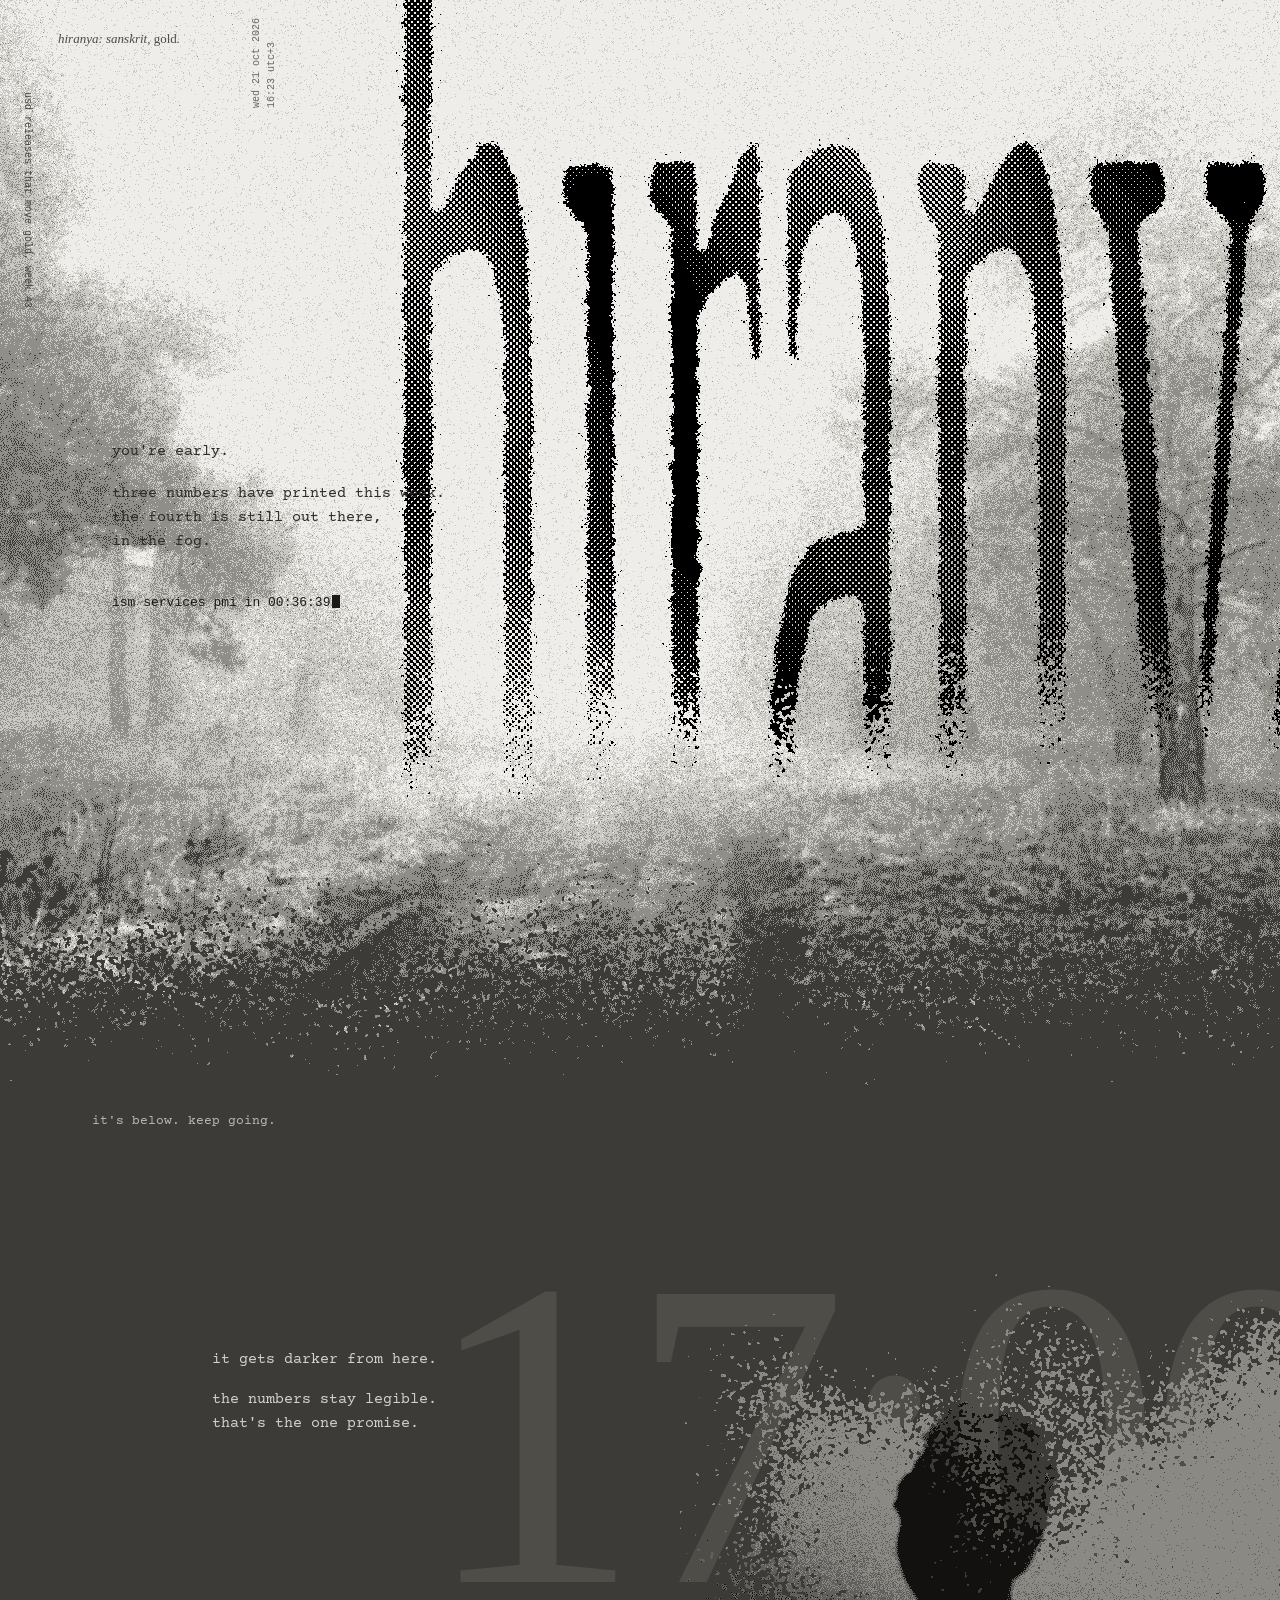
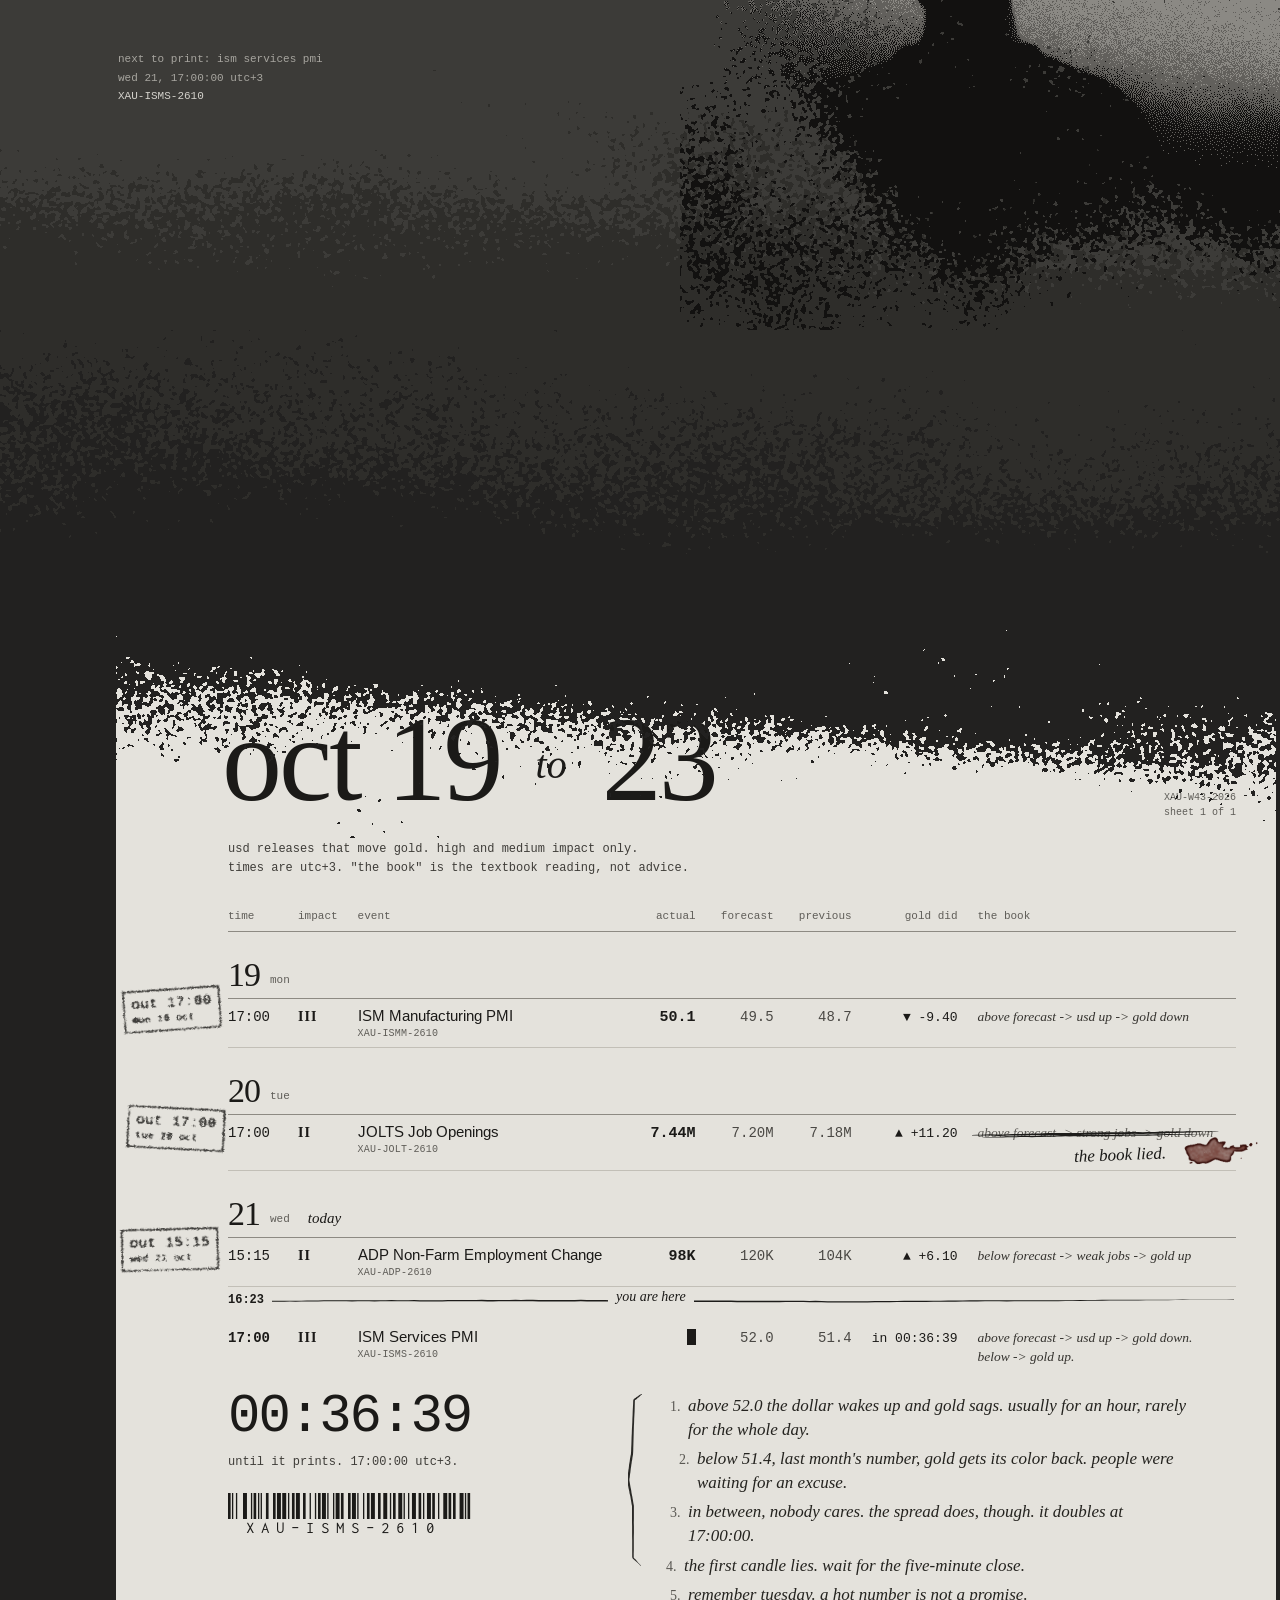
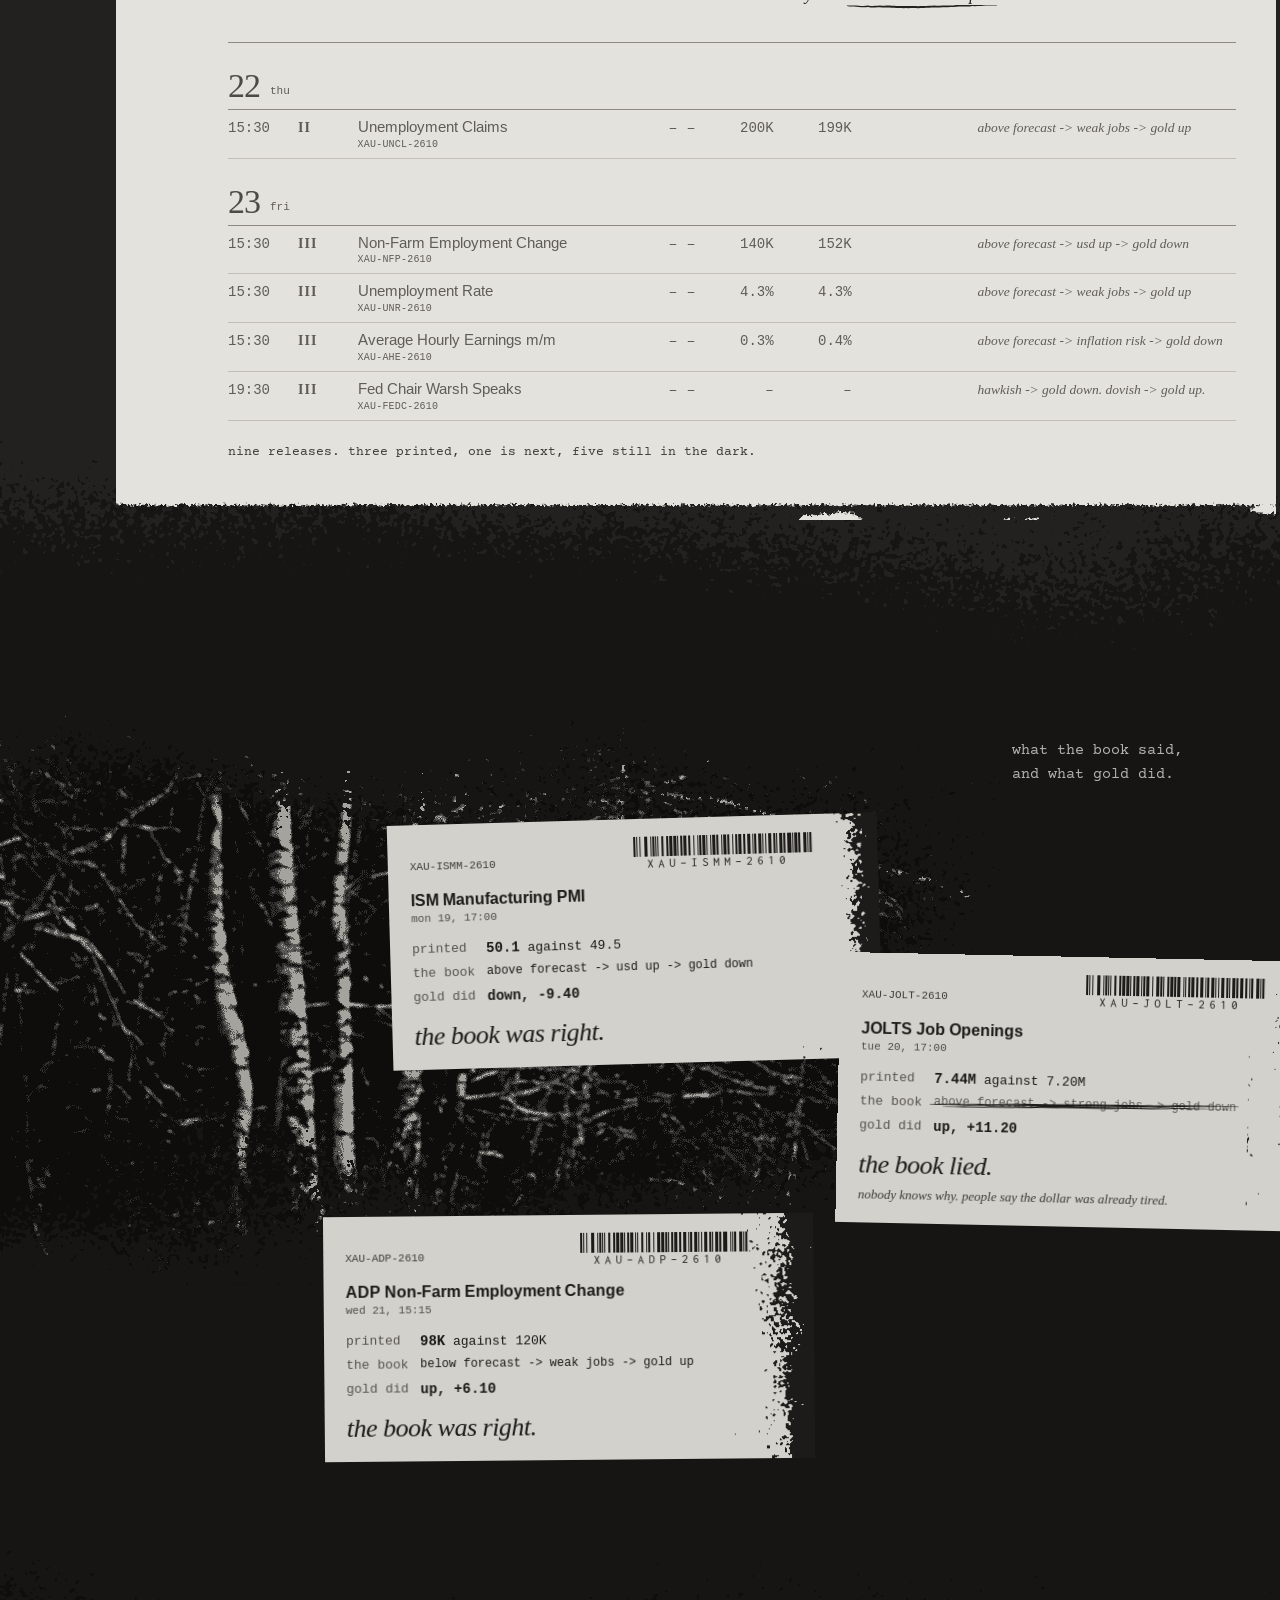
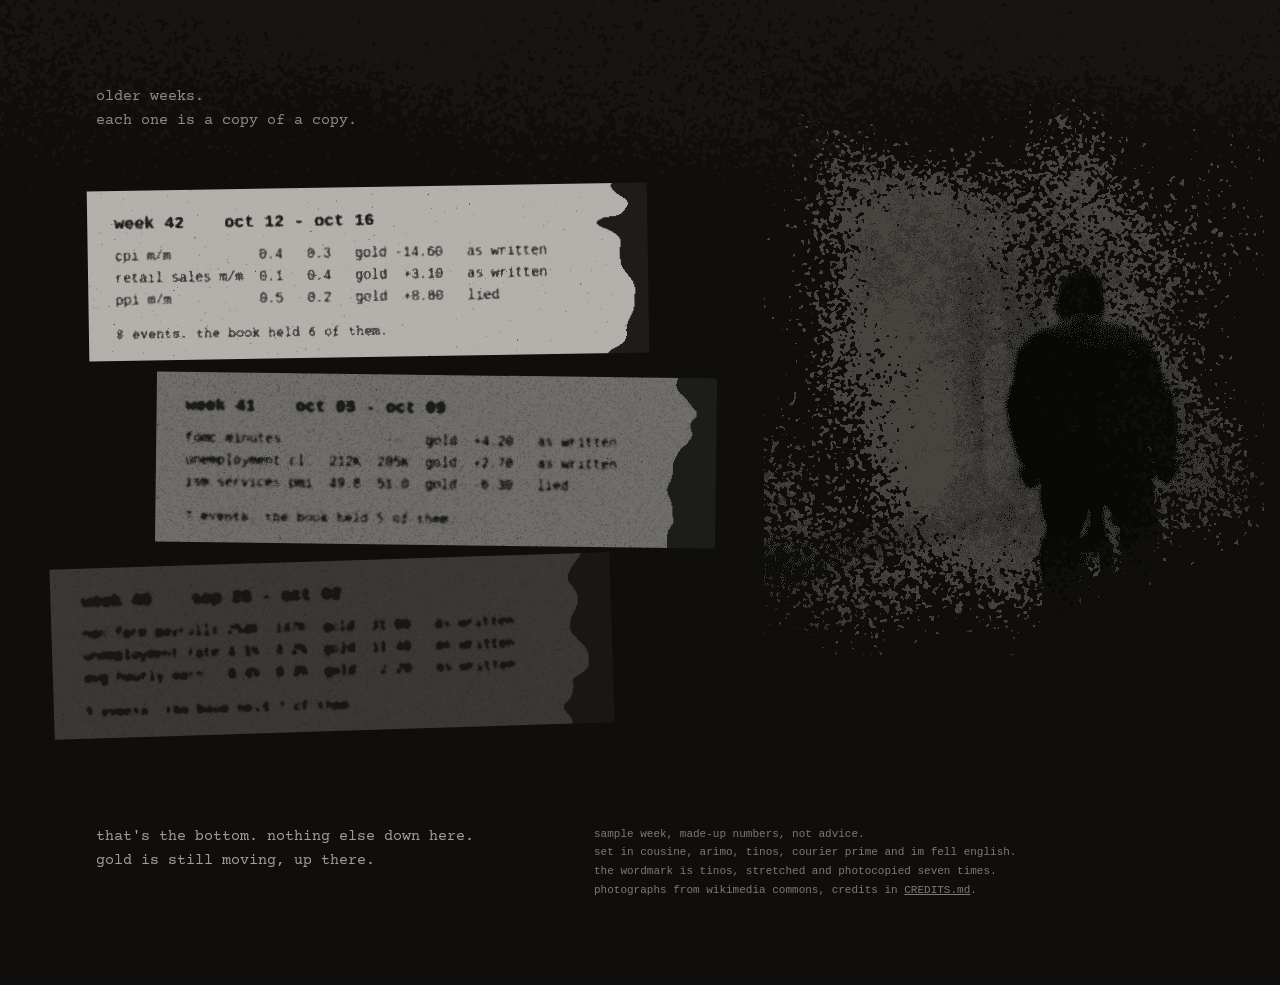
==== sketches/a-fog/index.html @ 295355fa "sketches: wip snapshot of in-progress design sketches Co-Authored-By: Claude Opus 5.5 <noreply@anthr" ====
<!doctype html>
<html lang="en">
<head>
<meta charset="utf-8">
<meta name="viewport" content="width=device-width, initial-scale=1">
<title>hiranya</title>
<meta name="description" content="a week of usd releases that move gold, read from the top of the fog to the bottom of the dark. sketch A.">
<link rel="preconnect" href="https://fonts.googleapis.com">
<link rel="preconnect" href="https://fonts.gstatic.com" crossorigin>
<link href="https://fonts.googleapis.com/css2?family=Arimo:wght@400;700&family=Cousine:wght@400;700&family=Courier+Prime:ital@0;1&family=IM+Fell+English:ital@0;1&family=Libre+Barcode+128+Text&family=Tinos:ital,wght@0,400;0,700;1,400&display=swap" rel="stylesheet">
<link rel="stylesheet" href="style.css">
</head>
<body>

<!-- 1. the whiteout -->
<header class="fog">
  <img class="fog-photo" src="img/hero-fog-road.png" width="1440" height="1180" alt="">
  <h1 class="mark"><img src="img/hiranya-wordmark.png" width="1088" height="1797" alt="hiranya"></h1>
  <img class="fog-front" src="img/hero-front.png" width="1440" height="1180" alt="">

  <p class="side" aria-hidden="true">usd releases that move gold, week 43</p>
  <p class="gloss">hiranya: sanskrit, <i>gold</i>.</p>
  <p class="stamp-time">wed 21 oct 2026<br>16:23 utc+3</p>

  <div class="lost">
    <p>you're early.</p>
    <p>three numbers have printed this week.<br>the fourth is still out there,<br>in the fog.</p>
    <p class="count" aria-live="off">ism services pmi in <span data-countdown>00:36:41</span><b class="cursor" aria-hidden="true"></b></p>
  </div>

  <p class="down">it's below. keep going.</p>
</header>

<!-- 2. the threshold -->
<section class="threshold" aria-label="next release">
  <p class="huge" aria-hidden="true">17:00</p>
  <img class="sol" src="img/solitude.png" width="600" height="710" alt="">
  <div class="speak">
    <p>it gets darker from here.</p>
    <p>the numbers stay legible.<br>that's the one promise.</p>
  </div>
  <p class="next-note">next to print: ism services pmi<br>wed 21, 17:00:00 utc+3<br><span class="code">XAU-ISMS-2610</span></p>
</section>

<!-- 3. the sheet -->
<section class="sheet-zone" aria-label="this week">
  <div class="sheet">
    <div class="sheet-head">
      <p class="week">oct 19 <span>to</span> 23</p>
      <p class="sheet-code">XAU-W43-2026<br>sheet 1 of 1</p>
    </div>
    <img class="sheet-fog" src="img/sheet-fog.png" width="1160" height="210" alt="">
    <p class="sheet-what">usd releases that move gold. high and medium impact only.<br>times are utc+3. "the book" is the textbook reading, not advice.</p>

    <table class="cal">
      <colgroup>
        <col class="c-time"><col class="c-imp"><col class="c-ev"><col class="c-num"><col class="c-num"><col class="c-num"><col class="c-gold"><col class="c-book">
      </colgroup>
      <thead>
        <tr><th>time</th><th>impact</th><th class="l">event</th><th>actual</th><th>forecast</th><th>previous</th><th>gold did</th><th class="l">the book</th></tr>
      </thead>
      <tbody>
        <tr class="day"><th colspan="8"><span class="dnum">19</span><span class="dname">mon</span></th></tr>
        <tr class="out">
          <td class="t"><img class="stamp" src="img/stamp-mon.png" width="100" height="45" alt="stamped: out 17:00, mon 19 oct" style="--r:-4deg; --x:-106px; --y:-12px">17:00</td>
          <td class="imp" aria-label="high impact">III</td>
          <td class="ev">ISM Manufacturing PMI<small>XAU-ISMM-2610</small></td>
          <td class="n a">50.1</td><td class="n">49.5</td><td class="n">48.7</td>
          <td class="n g">&#9660; -9.40</td>
          <td class="bk">above forecast -&gt; usd up -&gt; gold down</td>
        </tr>

        <tr class="day"><th colspan="8"><span class="dnum">20</span><span class="dname">tue</span></th></tr>
        <tr class="out lied">
          <td class="t"><img class="stamp" src="img/stamp-tue.png" width="100" height="45" alt="stamped: out 17:00, tue 20 oct" style="--r:3deg; --x:-102px; --y:-9px">17:00</td>
          <td class="imp" aria-label="medium impact">II</td>
          <td class="ev">JOLTS Job Openings<small>XAU-JOLT-2610</small></td>
          <td class="n a">7.44M</td><td class="n">7.20M</td><td class="n">7.18M</td>
          <td class="n g">&#9650; +11.20</td>
          <td class="bk">
            <span class="struck"><del>above forecast -&gt; strong jobs -&gt; gold down</del>
              <svg class="strike" viewBox="0 0 336 20" width="336" height="20" aria-hidden="true"><path d="M0.0,13.1 L6.2,13.4 L12.3,13.4 L18.4,13.4 L24.5,13.4 L30.5,13.6 L36.7,13.8 L42.8,13.7 L48.9,13.4 L54.9,13.3 L61.0,13.4 L67.2,13.4 L73.2,13.1 L79.3,12.9 L85.3,12.8 L91.4,12.8 L97.5,12.8 L103.6,12.5 L109.6,12.5 L115.8,12.7 L121.9,12.6 L127.9,12.7 L134.1,12.7 L140.1,12.6 L146.3,12.5 L152.4,12.3 L158.5,12.2 L164.6,12.1 L170.9,11.9 L176.9,11.8 L183.0,11.8 L189.0,11.6 L195.1,11.6 L201.2,11.4 L207.3,11.3 L213.4,11.3 L219.5,11.0 L225.6,11.1 L231.8,11.2 L237.9,10.9 L243.1,10.9 L247.9,10.8 L252.8,10.7 L257.6,10.6 L262.4,10.1 L267.2,9.9 L272.0,9.9 L276.8,9.8 L281.6,9.6 L286.3,9.5 L291.0,9.2 L295.8,9.2 L300.5,8.9 L305.2,8.9 L310.1,8.6 L314.8,8.6 L319.6,8.5 L324.4,8.4 L329.2,8.4 L334.1,8.3 L334.1,7.7 L329.2,7.8 L324.4,7.8 L319.6,7.9 L314.8,8.0 L310.1,7.6 L305.2,7.6 L300.4,7.4 L295.8,7.6 L291.0,7.5 L286.2,7.7 L281.5,7.7 L276.7,7.7 L272.0,7.8 L267.2,7.7 L262.2,7.9 L257.5,8.3 L252.7,8.3 L247.8,8.4 L243.1,8.5 L237.8,8.4 L231.7,8.7 L225.6,8.6 L219.4,8.5 L213.3,8.6 L207.3,8.7 L201.2,8.7 L195.1,8.9 L189.0,8.9 L183.0,9.0 L176.9,8.9 L170.8,9.1 L164.6,9.2 L158.4,9.3 L152.4,9.4 L146.2,9.7 L140.1,9.7 L134.0,9.9 L128.0,9.8 L121.9,9.8 L115.8,9.9 L109.6,9.9 L103.5,10.0 L97.4,10.3 L91.4,10.4 L85.2,10.4 L79.2,10.7 L73.1,11.0 L67.1,11.3 L61.0,11.3 L54.9,11.2 L48.8,11.4 L42.7,11.8 L36.7,11.9 L30.6,11.8 L24.5,11.7 L18.4,11.9 L12.3,12.1 L6.2,12.3 L0.1,12.5Z M14.1,15.9 L19.7,15.9 L25.3,16.1 L30.9,16.0 L36.6,16.0 L42.1,15.8 L47.7,15.6 L53.2,15.7 L58.9,15.7 L64.6,15.4 L70.2,15.4 L75.8,15.4 L81.4,15.5 L87.1,15.4 L92.8,15.2 L98.5,15.0 L104.2,15.1 L109.8,15.0 L115.5,14.7 L121.1,14.5 L126.7,14.4 L132.3,14.5 L137.9,14.4 L143.5,14.3 L149.1,14.3 L154.7,14.3 L160.3,14.2 L165.9,14.3 L171.6,14.2 L177.2,14.3 L182.4,14.2 L187.3,14.1 L192.1,14.1 L196.9,14.1 L201.8,13.9 L206.5,13.7 L211.3,13.6 L216.1,13.7 L220.9,13.5 L225.7,13.6 L230.5,13.6 L235.3,13.6 L240.1,13.6 L245.0,13.4 L249.8,13.1 L254.5,13.1 L259.4,12.7 L264.1,12.5 L269.0,12.5 L273.8,12.3 L278.6,12.3 L283.4,12.2 L288.2,12.0 L293.0,12.1 L297.9,12.1 L302.6,11.8 L307.5,11.7 L312.3,11.8 L317.2,11.7 L322.0,11.7 L322.0,11.3 L317.2,11.3 L312.3,11.4 L307.5,11.3 L302.6,11.4 L297.9,11.4 L293.1,11.3 L288.2,11.1 L283.4,11.2 L278.6,11.2 L273.8,11.1 L269.0,11.3 L264.1,11.2 L259.3,11.4 L254.5,11.7 L249.8,11.6 L244.9,11.8 L240.1,12.0 L235.4,12.0 L230.5,11.9 L225.7,11.9 L220.9,11.8 L216.1,11.9 L211.3,11.8 L206.5,11.9 L201.7,12.1 L196.9,12.3 L192.1,12.4 L187.3,12.4 L182.4,12.4 L177.2,12.5 L171.6,12.5 L165.9,12.5 L160.3,12.5 L154.6,12.5 L149.1,12.5 L143.5,12.5 L137.9,12.6 L132.3,12.7 L126.7,12.6 L121.0,12.7 L115.4,13.0 L109.8,13.2 L104.1,13.4 L98.5,13.4 L92.8,13.6 L87.1,13.9 L81.4,14.0 L75.8,14.0 L70.2,14.0 L64.5,14.0 L58.9,14.4 L53.3,14.4 L47.7,14.4 L42.1,14.6 L36.5,14.9 L30.9,15.1 L25.3,15.3 L19.7,15.2 L14.1,15.5Z"/></svg>
            </span>
            <span class="lie">the book lied.</span>
            <img class="stain" src="img/stain-jolts.png" width="150" height="100" alt="">
          </td>
        </tr>

        <tr class="day today"><th colspan="8"><span class="dnum">21</span><span class="dname">wed</span><span class="dnote">today</span></th></tr>
        <tr class="out">
          <td class="t"><img class="stamp" src="img/stamp-wed.png" width="100" height="45" alt="stamped: out 15:15, wed 21 oct" style="--r:-1.5deg; --x:-108px; --y:-11px">15:15</td>
          <td class="imp" aria-label="medium impact">II</td>
          <td class="ev">ADP Non-Farm Employment Change<small>XAU-ADP-2610</small></td>
          <td class="n a">98K</td><td class="n">120K</td><td class="n">104K</td>
          <td class="n g">&#9650; +6.10</td>
          <td class="bk">below forecast -&gt; weak jobs -&gt; gold up</td>
        </tr>
        <tr class="now"><td colspan="8"><span class="now-t">16:23</span><span class="now-w">you are here</span>
          <svg class="now-line" viewBox="0 0 1012 10" preserveAspectRatio="none" aria-hidden="true"><path d="M-0.0,6.2 L5.6,6.2 L11.3,6.2 L16.9,6.2 L22.6,6.3 L28.3,6.2 L33.9,6.2 L39.6,6.3 L45.2,6.3 L50.9,6.3 L56.6,6.3 L62.2,6.2 L67.8,6.3 L73.5,6.2 L79.2,6.2 L84.9,6.0 L90.5,6.0 L96.2,5.9 L101.9,5.9 L107.6,5.8 L113.2,5.9 L118.9,5.9 L124.5,6.0 L130.2,5.9 L135.9,5.9 L141.6,5.9 L147.2,6.0 L152.8,5.9 L158.5,5.8 L164.2,5.8 L169.8,5.8 L175.5,5.9 L181.2,5.9 L186.9,5.9 L192.6,6.0 L198.2,6.0 L203.9,6.0 L209.5,6.0 L215.2,6.0 L220.8,5.9 L226.5,5.9 L232.2,5.9 L237.9,5.9 L243.5,5.9 L249.1,5.9 L254.8,5.9 L260.4,6.0 L266.1,6.0 L271.7,5.9 L277.3,5.9 L282.9,5.9 L288.6,5.9 L294.3,5.9 L299.9,5.8 L306.0,5.8 L312.0,6.0 L318.0,6.0 L324.1,6.0 L330.1,6.0 L336.1,6.0 L342.2,6.0 L348.2,6.0 L354.2,5.9 L360.3,6.0 L366.3,6.1 L372.4,6.1 L378.4,6.1 L384.4,6.2 L390.5,6.2 L396.5,6.2 L402.6,6.2 L408.7,6.2 L414.7,6.3 L420.8,6.4 L426.8,6.3 L432.9,6.4 L438.9,6.6 L444.9,6.6 L450.9,6.5 L457.0,6.6 L463.0,6.6 L469.0,6.6 L475.1,6.6 L481.2,6.6 L487.1,6.6 L493.1,6.7 L499.1,6.7 L505.1,6.8 L511.1,6.9 L517.2,6.9 L523.2,7.0 L529.3,7.0 L535.3,7.0 L541.4,6.9 L547.6,7.0 L553.6,6.9 L559.6,6.8 L565.6,6.8 L571.7,6.8 L577.8,6.8 L583.8,7.0 L589.8,6.9 L595.9,7.0 L601.9,7.2 L608.0,7.2 L613.9,7.3 L620.0,7.3 L627.3,7.2 L634.7,7.2 L642.1,7.1 L649.5,7.0 L656.8,6.9 L664.2,6.9 L671.6,6.8 L678.9,6.7 L686.3,6.6 L693.6,6.7 L700.9,6.6 L708.2,6.5 L715.6,6.5 L722.9,6.4 L730.4,6.3 L737.7,6.2 L745.1,6.1 L752.5,6.0 L759.9,5.9 L767.2,5.9 L774.5,5.9 L781.9,6.0 L789.3,5.9 L796.7,5.9 L804.0,5.8 L811.4,5.9 L818.7,5.8 L826.1,5.8 L833.5,5.7 L840.8,5.6 L848.2,5.6 L855.5,5.5 L862.9,5.4 L870.2,5.3 L877.6,5.2 L885.0,5.0 L892.3,5.1 L899.7,5.0 L907.0,5.0 L914.3,4.9 L921.7,4.8 L929.1,4.7 L936.4,4.7 L943.7,4.6 L951.1,4.5 L958.5,4.4 L965.8,4.3 L973.2,4.2 L980.5,4.3 L987.9,4.2 L995.2,4.2 L1002.6,4.2 L1010.0,4.1 L1010.0,3.7 L1002.6,3.8 L995.2,3.8 L987.9,3.8 L980.5,3.9 L973.2,3.8 L965.8,3.9 L958.5,4.0 L951.1,4.1 L943.7,4.2 L936.4,4.3 L929.1,4.3 L921.7,4.3 L914.3,4.3 L907.0,4.3 L899.7,4.2 L892.3,4.3 L885.0,4.2 L877.6,4.3 L870.2,4.4 L862.9,4.4 L855.5,4.5 L848.2,4.7 L840.8,4.6 L833.4,4.7 L826.1,4.7 L818.7,4.7 L811.4,4.8 L804.0,4.7 L796.7,4.7 L789.3,4.7 L781.9,4.8 L774.5,4.7 L767.2,4.7 L759.9,4.7 L752.5,4.8 L745.1,4.8 L737.7,4.9 L730.4,5.0 L722.9,5.1 L715.6,5.2 L708.2,5.2 L700.9,5.3 L693.6,5.3 L686.3,5.3 L678.9,5.3 L671.6,5.5 L664.2,5.5 L656.8,5.6 L649.5,5.6 L642.1,5.7 L634.7,5.7 L627.3,5.7 L620.0,5.8 L614.0,5.8 L608.0,5.7 L601.9,5.7 L595.9,5.5 L589.8,5.4 L583.8,5.5 L577.8,5.3 L571.7,5.3 L565.6,5.3 L559.6,5.3 L553.6,5.3 L547.5,5.4 L541.4,5.4 L535.3,5.4 L529.3,5.4 L523.2,5.4 L517.2,5.3 L511.1,5.2 L505.1,5.1 L499.2,5.1 L493.2,5.1 L487.2,5.0 L481.2,4.9 L475.1,5.0 L469.0,5.0 L463.0,5.0 L457.0,4.9 L450.9,4.9 L444.9,5.0 L438.9,5.0 L432.9,4.8 L426.8,4.7 L420.8,4.7 L414.7,4.7 L408.7,4.6 L402.6,4.5 L396.5,4.5 L390.5,4.5 L384.5,4.6 L378.4,4.4 L372.4,4.4 L366.3,4.5 L360.3,4.4 L354.3,4.3 L348.2,4.4 L342.1,4.4 L336.1,4.5 L330.1,4.5 L324.1,4.5 L318.0,4.5 L312.0,4.4 L306.0,4.3 L299.9,4.3 L294.2,4.4 L288.6,4.3 L282.9,4.4 L277.3,4.4 L271.7,4.4 L266.0,4.5 L260.4,4.5 L254.8,4.3 L249.1,4.4 L243.5,4.4 L237.9,4.4 L232.2,4.5 L226.5,4.5 L220.8,4.5 L215.2,4.6 L209.5,4.6 L203.9,4.6 L198.2,4.6 L192.6,4.6 L186.9,4.5 L181.2,4.6 L175.5,4.6 L169.8,4.6 L164.2,4.5 L158.5,4.6 L152.8,4.7 L147.2,4.8 L141.6,4.7 L135.9,4.7 L130.2,4.7 L124.5,4.8 L118.9,4.7 L113.2,4.7 L107.6,4.6 L101.9,4.8 L96.2,4.8 L90.5,4.9 L84.8,5.0 L79.2,5.1 L73.5,5.2 L67.8,5.3 L62.2,5.3 L56.6,5.3 L50.9,5.4 L45.2,5.4 L39.6,5.4 L33.9,5.4 L28.3,5.4 L22.6,5.5 L16.9,5.5 L11.3,5.5 L5.6,5.6 L-0.0,5.8Z"/></svg></td></tr>
        <tr class="next" id="XAU-ISMS-2610">
          <td class="t">17:00</td>
          <td class="imp" aria-label="high impact">III</td>
          <td class="ev">ISM Services PMI<small>XAU-ISMS-2610</small></td>
          <td class="n a"><b class="cursor" aria-label="not printed yet"></b></td><td class="n">52.0</td><td class="n">51.4</td>
          <td class="n g wait">in <span data-countdown>00:36:41</span></td>
          <td class="bk">above forecast -&gt; usd up -&gt; gold down. below -&gt; gold up.</td>
        </tr>
        <tr class="playbook">
          <td colspan="8">
            <div class="pb">
              <div class="pb-left">
                <p class="pb-count" data-countdown>00:36:41</p>
                <p class="pb-until">until it prints. 17:00:00 utc+3.</p>
                <p class="bar" aria-hidden="true">ÌXAU-ISMS-2610OÎ</p>
              </div>
              <div class="pb-notes">
                <svg class="bracket" viewBox="0 0 16 174" width="16" height="174" aria-hidden="true"><path d="M13.8,-0.3 L13.1,0.0 L12.6,0.4 L12.0,0.7 L11.4,1.1 L10.8,1.6 L10.2,2.1 L9.8,2.4 L9.3,2.6 L8.6,3.0 L8.0,3.6 L7.5,3.9 L7.1,4.1 L6.6,4.4 L5.8,5.0 L5.2,6.4 L5.1,10.1 L4.9,13.6 L4.7,17.2 L4.6,21.0 L4.4,24.6 L4.3,28.3 L4.1,32.0 L3.9,35.6 L3.8,39.3 L3.6,42.8 L3.5,46.5 L3.4,50.1 L3.2,53.7 L3.1,57.3 L2.9,60.3 L2.5,61.9 L2.2,63.7 L1.9,65.4 L1.7,67.2 L1.4,69.0 L1.1,70.6 L0.9,72.5 L0.7,74.4 L0.4,76.0 L0.2,77.8 L-0.1,79.6 L-0.3,81.4 L-0.5,83.1 L-0.9,84.8 L-0.8,86.7 L-0.5,88.6 L-0.2,90.4 L0.2,92.2 L0.5,94.0 L0.9,95.7 L1.3,97.5 L1.5,99.2 L2.0,101.1 L2.4,102.8 L2.7,104.7 L3.0,106.5 L3.3,108.3 L3.6,110.2 L4.0,111.9 L4.0,114.6 L4.0,118.2 L4.0,121.5 L4.0,125.0 L4.0,128.4 L4.1,131.9 L4.1,135.4 L4.1,138.9 L4.1,142.4 L4.2,145.9 L4.2,149.4 L4.2,152.9 L4.2,156.3 L4.2,159.8 L4.2,163.3 L4.7,164.6 L5.5,165.3 L6.1,165.8 L6.6,166.2 L7.2,166.8 L7.8,167.3 L8.4,167.8 L9.0,168.3 L9.5,168.7 L10.1,169.2 L10.6,169.9 L11.2,170.3 L11.7,170.9 L12.3,171.6 L12.8,172.1 L13.2,171.7 L12.6,171.2 L12.0,170.6 L11.5,170.0 L11.0,169.5 L10.4,168.9 L9.9,168.3 L9.5,167.8 L9.0,167.2 L8.5,166.6 L8.0,166.0 L7.5,165.3 L6.9,164.9 L6.3,164.3 L5.9,163.9 L5.7,163.2 L5.7,159.8 L5.8,156.3 L5.8,152.9 L5.8,149.4 L5.8,145.9 L5.8,142.4 L5.9,138.9 L5.9,135.4 L5.9,131.9 L5.8,128.4 L5.9,125.0 L5.9,121.5 L5.9,118.2 L5.9,114.6 L5.9,111.7 L5.5,109.8 L5.2,108.0 L4.9,106.1 L4.6,104.4 L4.3,102.4 L3.9,100.7 L3.5,98.8 L3.3,97.1 L3.0,95.3 L2.6,93.6 L2.3,91.8 L2.0,90.0 L1.7,88.3 L1.4,86.5 L1.4,85.0 L1.7,83.5 L1.9,81.6 L2.1,79.9 L2.4,78.2 L2.6,76.3 L2.8,74.6 L3.1,72.8 L3.3,71.0 L3.6,69.3 L3.8,67.5 L4.2,65.8 L4.4,64.1 L4.7,62.3 L5.0,60.5 L5.2,57.4 L5.3,53.8 L5.4,50.1 L5.5,46.5 L5.6,42.9 L5.7,39.4 L5.8,35.7 L5.9,32.1 L6.1,28.4 L6.2,24.7 L6.4,21.1 L6.6,17.3 L6.7,13.7 L6.8,10.1 L6.9,6.5 L7.1,6.0 L7.4,5.9 L7.9,5.6 L8.5,5.2 L9.1,4.7 L9.5,4.1 L10.0,3.8 L10.5,3.5 L11.1,3.1 L11.6,2.5 L12.1,2.0 L12.6,1.6 L13.1,1.1 L13.6,0.7 L14.1,0.1Z"/></svg>
                <ol>
                  <li>above 52.0 the dollar wakes up and gold sags. usually for an hour, rarely for the whole day.</li>
                  <li>below 51.4, last month's number, gold gets its color back. people were waiting for an excuse.</li>
                  <li>in between, nobody cares. the spread does, though. it doubles at 17:00:00.</li>
                  <li>the first candle lies. wait for the five-minute close.</li>
                  <li>remember tuesday. <span class="u">a hot number is not a promise.<svg viewBox="0 0 152 8" width="152" height="8" aria-hidden="true"><path d="M0.0,4.1 L2.5,4.4 L4.8,4.5 L7.2,4.6 L9.5,4.7 L11.8,5.0 L14.3,5.2 L16.7,5.3 L19.0,5.2 L21.4,5.1 L23.7,5.4 L26.1,5.5 L28.5,5.4 L30.8,5.3 L33.1,5.3 L35.4,5.4 L37.8,5.5 L40.2,5.4 L42.4,5.5 L44.9,5.7 L47.3,5.7 L49.6,5.9 L52.0,6.1 L54.4,6.1 L56.8,6.2 L59.2,6.1 L61.5,6.2 L64.0,6.1 L66.4,6.1 L68.7,6.1 L71.3,6.2 L74.0,6.0 L76.7,6.0 L79.4,5.8 L82.1,5.7 L84.8,5.6 L87.5,5.4 L90.2,5.5 L93.0,5.5 L95.7,5.3 L98.4,5.3 L101.1,5.3 L103.9,5.1 L106.7,5.1 L109.4,4.7 L112.2,4.6 L114.9,4.6 L117.6,4.5 L120.3,4.4 L122.9,4.4 L125.6,4.1 L128.3,4.2 L130.9,4.0 L133.6,4.0 L136.4,3.8 L139.1,3.8 L141.8,3.7 L144.6,3.8 L147.3,3.7 L150.1,3.7 L150.1,3.2 L147.3,3.2 L144.6,3.3 L141.8,3.2 L139.1,3.3 L136.4,3.0 L133.6,3.0 L130.9,2.9 L128.3,3.0 L125.6,2.9 L122.9,3.0 L120.3,3.0 L117.5,3.0 L114.9,3.1 L112.1,3.0 L109.3,3.1 L106.6,3.4 L103.9,3.4 L101.1,3.5 L98.4,3.5 L95.6,3.5 L92.9,3.7 L90.2,3.7 L87.4,3.6 L84.7,3.7 L82.1,3.8 L79.3,3.9 L76.6,4.0 L73.9,4.1 L71.3,4.2 L68.8,4.1 L66.4,4.1 L64.0,4.1 L61.5,4.1 L59.2,4.0 L56.8,4.1 L54.4,4.0 L52.1,4.1 L49.8,3.9 L47.4,3.8 L45.0,3.8 L42.5,3.6 L40.2,3.6 L37.8,3.7 L35.5,3.7 L33.1,3.6 L30.7,3.7 L28.4,3.8 L26.1,4.0 L23.8,3.9 L21.4,3.6 L19.0,3.7 L16.6,3.9 L14.3,3.9 L12.0,3.7 L9.6,3.5 L7.2,3.5 L4.8,3.5 L2.5,3.6 L0.1,3.6Z"/></svg></span></li>
                </ol>
              </div>
            </div>
          </td>
        </tr>

        <tr class="day later"><th colspan="8"><span class="dnum">22</span><span class="dname">thu</span></th></tr>
        <tr class="later">
          <td class="t">15:30</td>
          <td class="imp" aria-label="medium impact">II</td>
          <td class="ev">Unemployment Claims<small>XAU-UNCL-2610</small></td>
          <td class="n a">&ndash; &ndash;</td><td class="n">200K</td><td class="n">199K</td>
          <td class="n g"></td>
          <td class="bk">above forecast -&gt; weak jobs -&gt; gold up</td>
        </tr>

        <tr class="day later"><th colspan="8"><span class="dnum">23</span><span class="dname">fri</span></th></tr>
        <tr class="later">
          <td class="t">15:30</td>
          <td class="imp" aria-label="high impact">III</td>
          <td class="ev">Non-Farm Employment Change<small>XAU-NFP-2610</small></td>
          <td class="n a">&ndash; &ndash;</td><td class="n">140K</td><td class="n">152K</td>
          <td class="n g"></td>
          <td class="bk">above forecast -&gt; usd up -&gt; gold down</td>
        </tr>
        <tr class="later">
          <td class="t">15:30</td>
          <td class="imp" aria-label="high impact">III</td>
          <td class="ev">Unemployment Rate<small>XAU-UNR-2610</small></td>
          <td class="n a">&ndash; &ndash;</td><td class="n">4.3%</td><td class="n">4.3%</td>
          <td class="n g"></td>
          <td class="bk">above forecast -&gt; weak jobs -&gt; gold up</td>
        </tr>
        <tr class="later">
          <td class="t">15:30</td>
          <td class="imp" aria-label="high impact">III</td>
          <td class="ev">Average Hourly Earnings m/m<small>XAU-AHE-2610</small></td>
          <td class="n a">&ndash; &ndash;</td><td class="n">0.3%</td><td class="n">0.4%</td>
          <td class="n g"></td>
          <td class="bk">above forecast -&gt; inflation risk -&gt; gold down</td>
        </tr>
        <tr class="later">
          <td class="t">19:30</td>
          <td class="imp" aria-label="high impact">III</td>
          <td class="ev">Fed Chair Warsh Speaks<small>XAU-FEDC-2610</small></td>
          <td class="n a">&ndash; &ndash;</td><td class="n">&ndash;</td><td class="n">&ndash;</td>
          <td class="n g"></td>
          <td class="bk">hawkish -&gt; gold down. dovish -&gt; gold up.</td>
        </tr>
      </tbody>
    </table>
    <p class="sheet-foot">nine releases. three printed, one is next, five still in the dark.</p>
    <img class="sheet-tear" src="img/sheet-tear.png" width="1160" height="26" alt="">
  </div>
</section>

<!-- 4. book vs gold -->
<section class="slips" aria-label="what the book said, and what gold did">
  <img class="birches" src="img/birches.png" width="1000" height="600" alt="">
  <p class="slips-say">what the book said,<br>and what gold did.</p>

  <article class="slip s1">
    <header><span class="code">XAU-ISMM-2610</span><span class="bar" aria-hidden="true">ÌXAU-ISMM-2610ÊÎ</span></header>
    <h3>ISM Manufacturing PMI <span>mon 19, 17:00</span></h3>
    <dl>
      <dt>printed</dt><dd><b>50.1</b> against 49.5</dd>
      <dt>the book</dt><dd class="rule">above forecast -&gt; usd up -&gt; gold down</dd>
      <dt>gold did</dt><dd><b>down, -9.40</b></dd>
    </dl>
    <p class="verdict">the book was right.</p>
  </article>

  <article class="slip s2">
    <header><span class="code">XAU-JOLT-2610</span><span class="bar" aria-hidden="true">ÌXAU-JOLT-2610=Î</span></header>
    <h3>JOLTS Job Openings <span>tue 20, 17:00</span></h3>
    <dl>
      <dt>printed</dt><dd><b>7.44M</b> against 7.20M</dd>
      <dt>the book</dt><dd class="rule"><span class="struck sm"><del>above forecast -&gt; strong jobs -&gt; gold down</del><svg class="strike" viewBox="0 0 336 20" preserveAspectRatio="none" aria-hidden="true"><path d="M0.0,13.1 L6.2,13.4 L12.3,13.4 L18.4,13.4 L24.5,13.4 L30.5,13.6 L36.7,13.8 L42.8,13.7 L48.9,13.4 L54.9,13.3 L61.0,13.4 L67.2,13.4 L73.2,13.1 L79.3,12.9 L85.3,12.8 L91.4,12.8 L97.5,12.8 L103.6,12.5 L109.6,12.5 L115.8,12.7 L121.9,12.6 L127.9,12.7 L134.1,12.7 L140.1,12.6 L146.3,12.5 L152.4,12.3 L158.5,12.2 L164.6,12.1 L170.9,11.9 L176.9,11.8 L183.0,11.8 L189.0,11.6 L195.1,11.6 L201.2,11.4 L207.3,11.3 L213.4,11.3 L219.5,11.0 L225.6,11.1 L231.8,11.2 L237.9,10.9 L243.1,10.9 L247.9,10.8 L252.8,10.7 L257.6,10.6 L262.4,10.1 L267.2,9.9 L272.0,9.9 L276.8,9.8 L281.6,9.6 L286.3,9.5 L291.0,9.2 L295.8,9.2 L300.5,8.9 L305.2,8.9 L310.1,8.6 L314.8,8.6 L319.6,8.5 L324.4,8.4 L329.2,8.4 L334.1,8.3 L334.1,7.7 L329.2,7.8 L324.4,7.8 L319.6,7.9 L314.8,8.0 L310.1,7.6 L305.2,7.6 L300.4,7.4 L295.8,7.6 L291.0,7.5 L286.2,7.7 L281.5,7.7 L276.7,7.7 L272.0,7.8 L267.2,7.7 L262.2,7.9 L257.5,8.3 L252.7,8.3 L247.8,8.4 L243.1,8.5 L237.8,8.4 L231.7,8.7 L225.6,8.6 L219.4,8.5 L213.3,8.6 L207.3,8.7 L201.2,8.7 L195.1,8.9 L189.0,8.9 L183.0,9.0 L176.9,8.9 L170.8,9.1 L164.6,9.2 L158.4,9.3 L152.4,9.4 L146.2,9.7 L140.1,9.7 L134.0,9.9 L128.0,9.8 L121.9,9.8 L115.8,9.9 L109.6,9.9 L103.5,10.0 L97.4,10.3 L91.4,10.4 L85.2,10.4 L79.2,10.7 L73.1,11.0 L67.1,11.3 L61.0,11.3 L54.9,11.2 L48.8,11.4 L42.7,11.8 L36.7,11.9 L30.6,11.8 L24.5,11.7 L18.4,11.9 L12.3,12.1 L6.2,12.3 L0.1,12.5Z M14.1,15.9 L19.7,15.9 L25.3,16.1 L30.9,16.0 L36.6,16.0 L42.1,15.8 L47.7,15.6 L53.2,15.7 L58.9,15.7 L64.6,15.4 L70.2,15.4 L75.8,15.4 L81.4,15.5 L87.1,15.4 L92.8,15.2 L98.5,15.0 L104.2,15.1 L109.8,15.0 L115.5,14.7 L121.1,14.5 L126.7,14.4 L132.3,14.5 L137.9,14.4 L143.5,14.3 L149.1,14.3 L154.7,14.3 L160.3,14.2 L165.9,14.3 L171.6,14.2 L177.2,14.3 L182.4,14.2 L187.3,14.1 L192.1,14.1 L196.9,14.1 L201.8,13.9 L206.5,13.7 L211.3,13.6 L216.1,13.7 L220.9,13.5 L225.7,13.6 L230.5,13.6 L235.3,13.6 L240.1,13.6 L245.0,13.4 L249.8,13.1 L254.5,13.1 L259.4,12.7 L264.1,12.5 L269.0,12.5 L273.8,12.3 L278.6,12.3 L283.4,12.2 L288.2,12.0 L293.0,12.1 L297.9,12.1 L302.6,11.8 L307.5,11.7 L312.3,11.8 L317.2,11.7 L322.0,11.7 L322.0,11.3 L317.2,11.3 L312.3,11.4 L307.5,11.3 L302.6,11.4 L297.9,11.4 L293.1,11.3 L288.2,11.1 L283.4,11.2 L278.6,11.2 L273.8,11.1 L269.0,11.3 L264.1,11.2 L259.3,11.4 L254.5,11.7 L249.8,11.6 L244.9,11.8 L240.1,12.0 L235.4,12.0 L230.5,11.9 L225.7,11.9 L220.9,11.8 L216.1,11.9 L211.3,11.8 L206.5,11.9 L201.7,12.1 L196.9,12.3 L192.1,12.4 L187.3,12.4 L182.4,12.4 L177.2,12.5 L171.6,12.5 L165.9,12.5 L160.3,12.5 L154.6,12.5 L149.1,12.5 L143.5,12.5 L137.9,12.6 L132.3,12.7 L126.7,12.6 L121.0,12.7 L115.4,13.0 L109.8,13.2 L104.1,13.4 L98.5,13.4 L92.8,13.6 L87.1,13.9 L81.4,14.0 L75.8,14.0 L70.2,14.0 L64.5,14.0 L58.9,14.4 L53.3,14.4 L47.7,14.4 L42.1,14.6 L36.5,14.9 L30.9,15.1 L25.3,15.3 L19.7,15.2 L14.1,15.5Z"/></svg></span></dd>
      <dt>gold did</dt><dd><b>up, +11.20</b></dd>
    </dl>
    <p class="verdict">the book lied.</p>
    <p class="why">nobody knows why. people say the dollar was already tired.</p>
  </article>

  <article class="slip s3">
    <header><span class="code">XAU-ADP-2610</span><span class="bar" aria-hidden="true">ÌXAU-ADP-2610^Î</span></header>
    <h3>ADP Non-Farm Employment Change <span>wed 21, 15:15</span></h3>
    <dl>
      <dt>printed</dt><dd><b>98K</b> against 120K</dd>
      <dt>the book</dt><dd class="rule">below forecast -&gt; weak jobs -&gt; gold up</dd>
      <dt>gold did</dt><dd><b>up, +6.10</b></dd>
    </dl>
    <p class="verdict">the book was right.</p>
  </article>
</section>

<!-- 5. older weeks -->
<section class="archive" aria-label="older weeks">
  <p class="arch-say">older weeks.<br>each one is a copy of a copy.</p>
  <img class="bike" src="img/bicycle.png" width="500" height="600" alt="">
  <figure class="stub w42"><img src="img/archive-w42.png" width="560" height="170" alt="week 42, oct 12 to 16: cpi 0.4 against 0.3, gold -14.60, as written; retail sales 0.1 against 0.4, gold +3.10, as written; ppi 0.5 against 0.2, gold +8.80, lied. the book held 6 of 8."></figure>
  <figure class="stub w41"><img src="img/archive-w41.png" width="560" height="170" alt="week 41, oct 5 to 9, copied five times: the book held 5 of 7."></figure>
  <figure class="stub w40"><img src="img/archive-w40.png" width="560" height="170" alt="week 40, sep 28 to oct 2, copied nine times, mostly gone: the book held 7 of 9."></figure>

  <footer class="bottom">
    <p class="last">that's the bottom. nothing else down here.<br>gold is still moving, up there.</p>
    <p class="colophon">sample week, made-up numbers, not advice.<br>
      set in cousine, arimo, tinos, courier prime and im fell english.<br>
      the wordmark is tinos, stretched and photocopied seven times.<br>
      photographs from wikimedia commons, credits in <a href="CREDITS.md">CREDITS.md</a>.</p>
  </footer>
</section>

<script src="script.js"></script>
</body>
</html>
---- sketches/a-fog/style.css ----
/* hiranya, sketch A: the descent.
   the page goes down from fog-white to black in flat steps;
   the steps meet through dithered strips (img/strip-*.png), never a css gradient. */

:root {
  --fog: #eeede9;
  --s2: #3c3b38;
  --s3: #2e2d2a;
  --s4: #222120;
  --s5: #161514;
  --s6: #0f0e0d;
  --ink: #1b1a18;
  --paper: #e4e2dc;
  --pencil: #5f5d58;
  --rule: #c2bfb7;
  --rule-strong: #8d8a83;
  --mono: "Cousine", "Courier New", monospace;
  --sans: "Arimo", Arial, sans-serif;
  --serif: "Tinos", "Times New Roman", serif;
  --type: "Courier Prime", "Courier New", monospace;
  --hand: "IM Fell English", "Tinos", serif;
  --bar: "Libre Barcode 128 Text", monospace;
}

* { box-sizing: border-box; }
html, body { margin: 0; padding: 0; }
body {
  background: var(--s6);
  color: var(--ink);
  font: 15px/1.45 var(--sans);
  overflow-x: hidden;
  -webkit-font-smoothing: antialiased;
}
p { margin: 0; }
img { display: block; }
a { color: inherit; }

/* ---------- 1. the whiteout ---------- */
.fog {
  position: relative;
  height: 1180px;
  background: var(--fog);
  overflow: hidden;
}
.fog-photo {
  position: absolute; top: 0; left: 50%;
  transform: translateX(-50%);
  max-width: none;
}
.mark { margin: 0; }
.mark img {
  position: absolute;
  top: -318px;
  left: calc(50% - 720px + 430px);
  max-width: none;
  mix-blend-mode: multiply;
}
.fog-front {
  position: absolute; top: 0; left: 50%;
  transform: translateX(-50%);
  max-width: none;
  pointer-events: none;
}
.side {
  position: absolute; left: 22px; top: 92px;
  writing-mode: vertical-rl;
  font: 10px/1 var(--mono);
  color: #45433f;
  z-index: 2;
}
.gloss {
  position: absolute; left: 58px; top: 31px;
  font: italic 13px/1.3 var(--serif);
  color: #4d4b47;
}
.gloss i { font-style: normal; }
.stamp-time {
  position: absolute; left: 249px; top: 108px;
  font: 10px/1.5 var(--mono);
  color: #6a6863;
  transform: rotate(-90deg);
  transform-origin: left top;
}
.lost {
  position: absolute;
  left: 112px; top: 440px;
  width: 350px;
  z-index: 2;
  font: 15px/1.6 var(--type);
  color: #2b2a27;
}
.lost p + p { margin-top: 18px; }
.lost .count {
  margin-top: 40px;
  font: 13px/1.4 var(--mono);
  font-variant-numeric: tabular-nums;
  color: var(--ink);
}
.cursor {
  display: inline-block;
  width: .6em; height: 1.05em;
  margin-left: 2px;
  vertical-align: -.17em;
  background: currentColor;
  animation: blink 1.06s steps(1) infinite;
}
@keyframes blink { 0%, 64% { opacity: 1; } 65%, 100% { opacity: 0; } }
.down {
  position: absolute; left: 92px; top: 1112px;
  z-index: 2;
  font: 13px/1.4 var(--type);
  color: #b9b8b3;
}

/* ---------- 2. the threshold ---------- */
.threshold {
  position: relative;
  height: 750px;
  background: var(--s2) url(img/strip-1.png) left bottom no-repeat;
  overflow: hidden;
}
.huge {
  position: absolute;
  right: -74px; top: 34px;
  font: 400 440px/1 var(--serif);
  letter-spacing: -14px;
  color: #4f4d48;
  white-space: nowrap;
  font-variant-numeric: lining-nums;
}
.sol {
  position: absolute;
  right: 0; top: 70px;
}
.speak {
  position: absolute; left: 212px; top: 168px;
  font: 15px/1.6 var(--type);
  color: #d4d2cc;
}
.speak p + p { margin-top: 16px; }
.next-note {
  position: absolute; left: 118px; top: 470px;
  font: 11px/1.7 var(--mono);
  color: #a7a59f;
}
.next-note .code { color: #d4d2cc; }

/* ---------- 3. the sheet ---------- */
.sheet-zone {
  position: relative;
  background: var(--s4) url(img/strip-2.png) left top no-repeat;
  padding: 300px 0 200px;
}
.sheet-zone::after {
  content: ""; position: absolute; left: 0; right: 0; bottom: 0; height: 300px;
  background: url(img/strip-3.png) left bottom no-repeat;
}
.sheet {
  position: relative;
  z-index: 1;
  width: 1160px;
  margin-left: calc(50% - 720px + 196px);
  background: var(--paper);
  padding: 0 40px 34px 112px;
}
.sheet-fog {
  position: absolute; left: 0; top: -2px;
  pointer-events: none;
}
.sheet-head {
  position: relative;
  height: 196px;
}
.week {
  position: absolute; left: -6px; top: 70px;
  font: 400 120px/1 var(--serif);
  letter-spacing: -3px;
  color: var(--ink);
}
.week span { font-size: 40px; font-style: italic; letter-spacing: 0; vertical-align: 22px; margin: 0 8px; }
.sheet-code {
  position: absolute; right: 0; top: 160px;
  font: 10px/1.5 var(--mono);
  color: var(--pencil);
  text-align: right;
}
.sheet-what {
  position: relative;
  margin: 14px 0 34px;
  font: 12px/1.55 var(--mono);
  color: #3f3d39;
}

.cal {
  width: 100%;
  border-collapse: collapse;
  font-size: 14px;
}
.c-time { width: 60px; }
.c-imp { width: 48px; }
.c-ev { width: 280px; }
.c-num { width: 78px; }
.c-gold { width: 92px; }
.cal thead th {
  font: 400 11px/1 var(--mono);
  color: var(--pencil);
  text-align: right;
  padding: 0 10px 9px;
  border-bottom: 1px solid var(--rule-strong);
}
.cal thead th:first-child { text-align: left; padding-left: 0; }
.cal thead th:nth-child(2) { text-align: left; }
.cal thead th.l { text-align: left; }
.cal td {
  padding: 8px 10px;
  border-bottom: 1px solid var(--rule);
  vertical-align: baseline;
  height: 40px;
}
.cal td.t {
  position: relative;
  padding-left: 0;
  font: 14px var(--mono);
  font-variant-numeric: tabular-nums;
}
.cal td.imp {
  font: 700 14px/1 var(--serif);
  letter-spacing: 1px;
}
.cal td.ev { font: 15px/1.25 var(--sans); }
.cal td.ev small {
  display: block;
  margin-top: 3px;
  font: 10px/1 var(--mono);
  color: var(--pencil);
  letter-spacing: .2px;
}
.cal td.n {
  text-align: right;
  font: 14px var(--mono);
  font-variant-numeric: tabular-nums;
  white-space: nowrap;
  color: #4a4844;
}
.cal td.n.a { color: var(--ink); font-weight: 700; font-size: 15px; }
.cal td.n.g { color: var(--ink); font-size: 13px; }
.cal td.bk {
  position: relative;
  font: italic 13.5px/1.35 var(--serif);
  color: #34322e;
}

/* day separators: a big numeral and a small weekday, nothing else */
.cal tr.day th {
  text-align: left;
  padding: 26px 0 6px;
  border-bottom: 1px solid var(--rule-strong);
  font-weight: 400;
}
.dnum {
  font: 400 34px/1 var(--serif);
  letter-spacing: -1px;
  margin-right: 10px;
}
.dname { font: 11px/1 var(--mono); color: var(--pencil); vertical-align: 3px; }
.dnote {
  font: italic 15px/1 var(--hand);
  color: var(--ink);
  margin-left: 18px;
  vertical-align: 2px;
}

/* released rows: inked, stamped in the margin */
.stamp {
  position: absolute;
  left: var(--x); top: var(--y);
  transform: rotate(var(--r));
  opacity: .82;
  mix-blend-mode: multiply;
  max-width: none;
}

/* the row where the book lied */
.struck { position: relative; display: inline-block; }
.struck del { text-decoration: none; color: #5d5b56; }
.struck .strike {
  position: absolute; left: -6px; top: 0;
  width: calc(100% + 12px); height: 100%;
  fill: #1d1c1a;
  overflow: visible;
}
.struck { white-space: nowrap; }
.cal .stain {
  position: absolute;
  left: 196px; top: -2px;
  width: 112px; height: auto;
  mix-blend-mode: multiply;
  pointer-events: none;
}
.lie {
  display: block;
  margin: 3px 0 0 96px;
  font: italic 17px/1 var(--hand);
  color: var(--ink);
  transform: rotate(-2.2deg);
}

/* now */
.cal tr.now td {
  position: relative;
  height: 28px;
  padding: 0;
  border-bottom: 0;
}
.now-t {
  position: absolute; left: 0; top: 7px;
  font: 700 12px/1 var(--mono);
  background: var(--paper);
  padding-right: 8px;
  z-index: 1;
}
.now-w {
  position: absolute; left: 380px; top: 3px;
  font: italic 14px/1 var(--hand);
  background: var(--paper);
  padding: 0 8px;
  z-index: 1;
}
.now-line {
  position: absolute; left: 0; top: 9px;
  width: 100%; height: 9px;
  fill: #1d1c1a;
}

/* the next one: opened in place */
.cal tr.next td { border-bottom: 0; padding-top: 14px; }
.cal tr.next td.t { font-weight: 700; }
.cal td.wait { font-size: 12px; color: var(--ink); }
.cal tr.playbook td {
  padding: 6px 0 30px;
  border-bottom: 1px solid var(--rule-strong);
  height: auto;
}
.pb {
  display: grid;
  grid-template-columns: 330px 1fr;
  gap: 0 70px;
  align-items: start;
}
.pb-left { padding-top: 10px; }
.pb-count {
  font: 400 54px/1 var(--mono);
  font-variant-numeric: tabular-nums;
  letter-spacing: -2px;
  color: var(--ink);
}
.pb-until { margin-top: 10px; font: 12px/1.4 var(--mono); color: #3f3d39; }
.bar {
  font: 400 44px/1 var(--bar);
  color: var(--ink);
  margin-top: 22px;
  white-space: nowrap;
}
.pb-notes { position: relative; padding: 14px 0 0 34px; max-width: 560px; }
.bracket {
  position: absolute; left: 0; top: 14px;
  fill: #2a2926;
}
.pb-notes ol {
  margin: 0; padding: 0 0 0 22px;
  font: italic 17px/1.42 var(--hand);
  color: #24231f;
}
.pb-notes li { padding-left: 4px; margin-bottom: 5px; }
.pb-notes li::marker { font: 14px var(--hand); color: #5a5853; }
.pb-notes li:nth-child(2) { margin-left: 9px; }
.pb-notes li:nth-child(4) { margin-left: -4px; }
.u { position: relative; white-space: nowrap; }
.u svg { position: absolute; left: -4px; bottom: -6px; width: calc(100% + 6px); fill: #24231f; }

/* not printed yet: pencil, not ink */
.cal tr.later td, .cal tr.later td.n, .cal tr.later td.n.a, .cal tr.later td.bk { color: var(--pencil); }
.cal tr.later td.n.a { font-weight: 400; }
.cal tr.day.later th .dnum { color: #4d4b47; }

.sheet-foot {
  margin-top: 22px;
  font: 13px/1.4 var(--type);
  color: #3f3d39;
}
.sheet-tear {
  position: absolute; left: 0; bottom: -25px;
  max-width: none;
}

/* ---------- 4. book against gold ---------- */
.slips {
  position: relative;
  height: 830px;
  background: var(--s5);
  overflow: hidden;
}
.birches {
  position: absolute; left: 0; top: -10px;
  max-width: none;
}
.slips-say {
  position: absolute; left: calc(50% - 720px + 1092px); top: 44px;
  font: 15px/1.6 var(--type);
  color: #b4b2ac;
}
.slip {
  position: absolute;
  width: 490px;
  padding: 18px 66px 20px 22px;
  background: #d3d1cb url(img/slip-edge-1.png) right top no-repeat;
  color: var(--ink);
}
.slip header { display: flex; align-items: flex-end; justify-content: space-between; gap: 12px; }
.slip .code { font: 11px/1 var(--mono); color: #3f3d39; padding-bottom: 4px; }
.slip .bar { font-size: 34px; margin: 0; }
.slip h3 {
  margin: 14px 0 12px;
  font: 700 16px/1.25 var(--sans);
}
.slip h3 span { display: block; font: 400 11px/1.6 var(--mono); color: #4e4c48; }
.slip dl {
  display: grid;
  grid-template-columns: 64px 1fr;
  gap: 6px 10px;
  margin: 0;
  font: 13px/1.35 var(--mono);
  font-variant-numeric: tabular-nums;
}
.slip dt { color: #55534e; }
.slip dd { margin: 0; }
.slip dd b { font-size: 14px; }
.slip dd.rule { font-size: 12px; white-space: nowrap; }
.slip .verdict {
  margin-top: 16px;
  font: italic 26px/1 var(--serif);
  letter-spacing: -.5px;
}
.slip .why { margin-top: 8px; font: italic 13px/1.35 var(--hand); color: #3c3a36; }
.struck.sm .strike { left: -4px; width: calc(100% + 8px); }
.s1 { left: calc(50% - 720px + 470px); top: 124px; transform: rotate(-1.6deg); }
.s2 { left: calc(50% - 720px + 918px); top: 262px; transform: rotate(1.2deg); background-image: url(img/slip-edge-2.png); }
.s3 { left: calc(50% - 720px + 404px); top: 520px; transform: rotate(-.5deg); background-image: url(img/slip-edge-3.png); }

/* ---------- 5. older weeks ---------- */
.archive {
  position: relative;
  height: 1060px;
  background: var(--s6) url(img/strip-4.png) left top no-repeat;
  overflow: hidden;
}
.arch-say {
  position: absolute; left: calc(50% - 720px + 176px); top: 160px;
  font: 15px/1.6 var(--type);
  color: #8e8c86;
}
.bike { position: absolute; right: calc(50% - 720px + 96px); top: 130px; max-width: none; }
.stub { position: absolute; margin: 0; }
.stub img { max-width: none; }
.w42 { left: calc(50% - 720px + 168px); top: 262px; transform: rotate(-.9deg); }
.w41 { left: calc(50% - 720px + 236px); top: 450px; transform: rotate(.7deg); opacity: .78; }
.w40 { left: calc(50% - 720px + 132px); top: 636px; transform: rotate(-1.8deg); opacity: .55; }
.bottom {
  position: absolute; left: calc(50% - 720px + 176px); top: 900px;
  display: flex; gap: 120px; align-items: flex-start;
}
.last { font: 15px/1.6 var(--type); color: #a19f99; }
.colophon { font: 11px/1.7 var(--mono); color: #7c7a74; }

@media (prefers-reduced-motion: reduce) {
  .cursor { animation: none; }
}

/* below desktop: the table first, the scenery thinned out */
@media (max-width: 1000px) {
  .fog { height: 760px; }
  .mark img { left: auto; right: -260px; top: -200px; width: 760px; height: auto; }
  .lost { left: 24px; top: 300px; width: 280px; }
  .stamp-time, .side { display: none; }
  .threshold { height: 420px; }
  .huge { font-size: 220px; letter-spacing: -6px; }
  .sol { width: 300px; height: auto; }
  .speak { left: 24px; top: 80px; }
  .next-note { left: 24px; top: 240px; }
  .sheet { width: auto; margin: 0 16px; padding: 120px 16px 30px; }
  .stamp, .cal .stain { display: none; }
  .lie { margin-left: 0; }
  .cal, .cal tbody, .cal tr, .cal td, .cal th { display: block; width: auto; }
  .cal thead, .cal colgroup { display: none; }
  .cal td { height: auto; border: 0; padding: 2px 0; text-align: left !important; }
  .cal tr { border-bottom: 1px solid var(--rule); padding: 8px 0; }
  .pb { grid-template-columns: 1fr; }
  .slips, .archive { height: auto; padding: 40px 16px 60px; }
  .birches, .bike { display: none; }
  .slip, .stub, .slips-say, .arch-say, .bottom { position: static; transform: none; margin: 0 0 24px; width: auto; max-width: 400px; }
  .stub img { width: 100%; height: auto; }
  .bottom { display: block; }
}
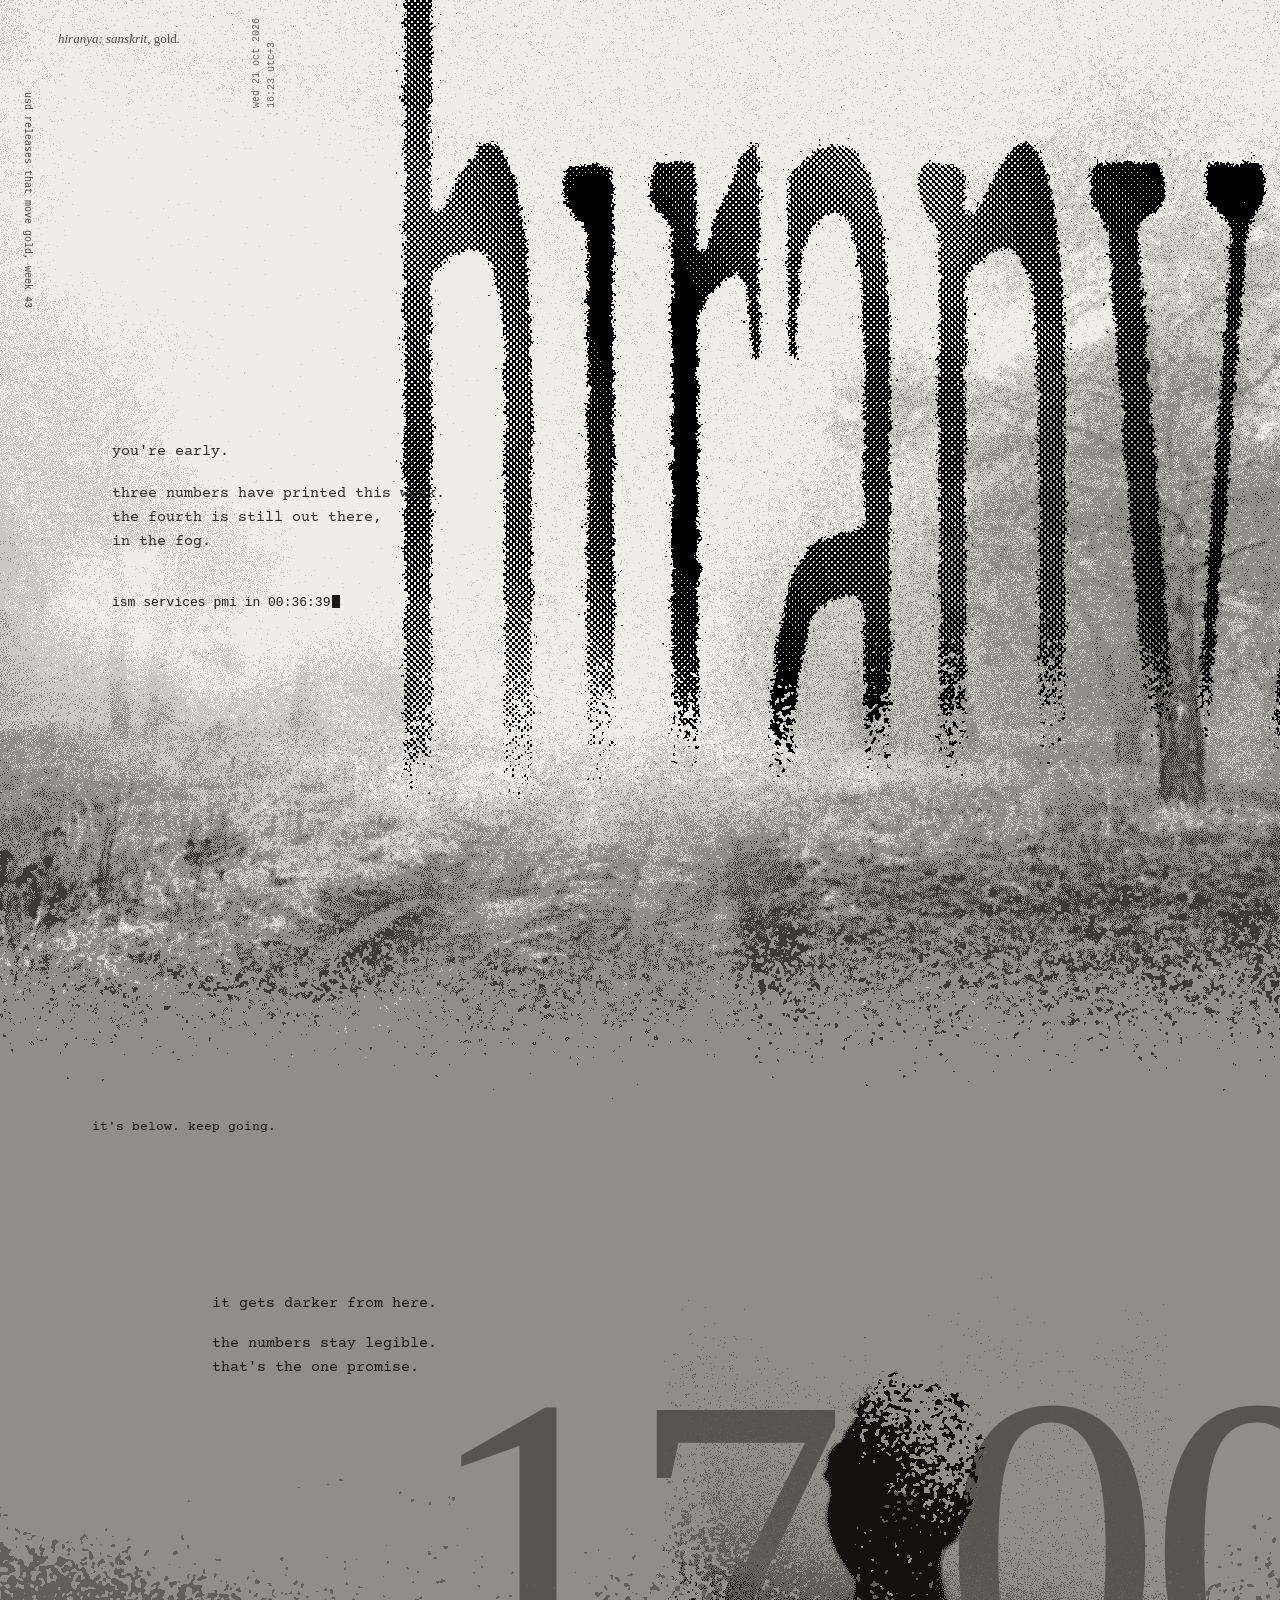
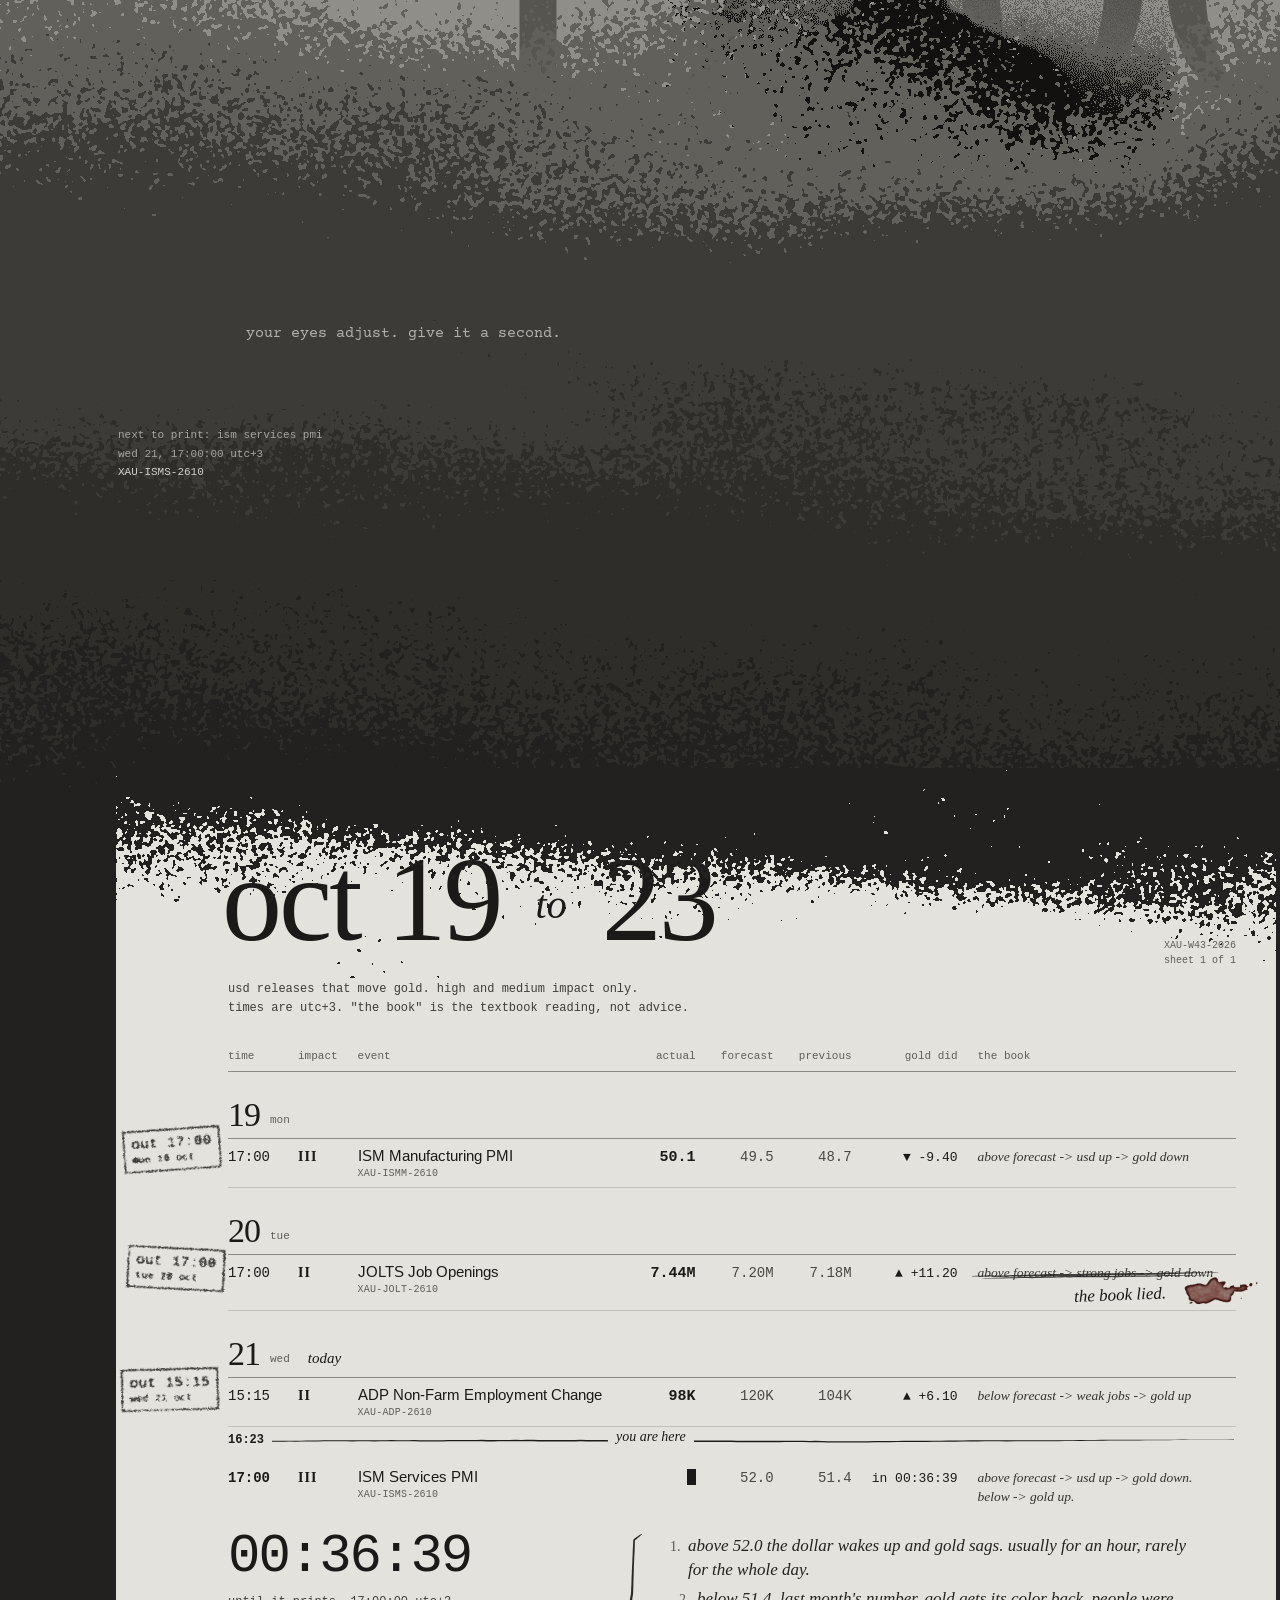
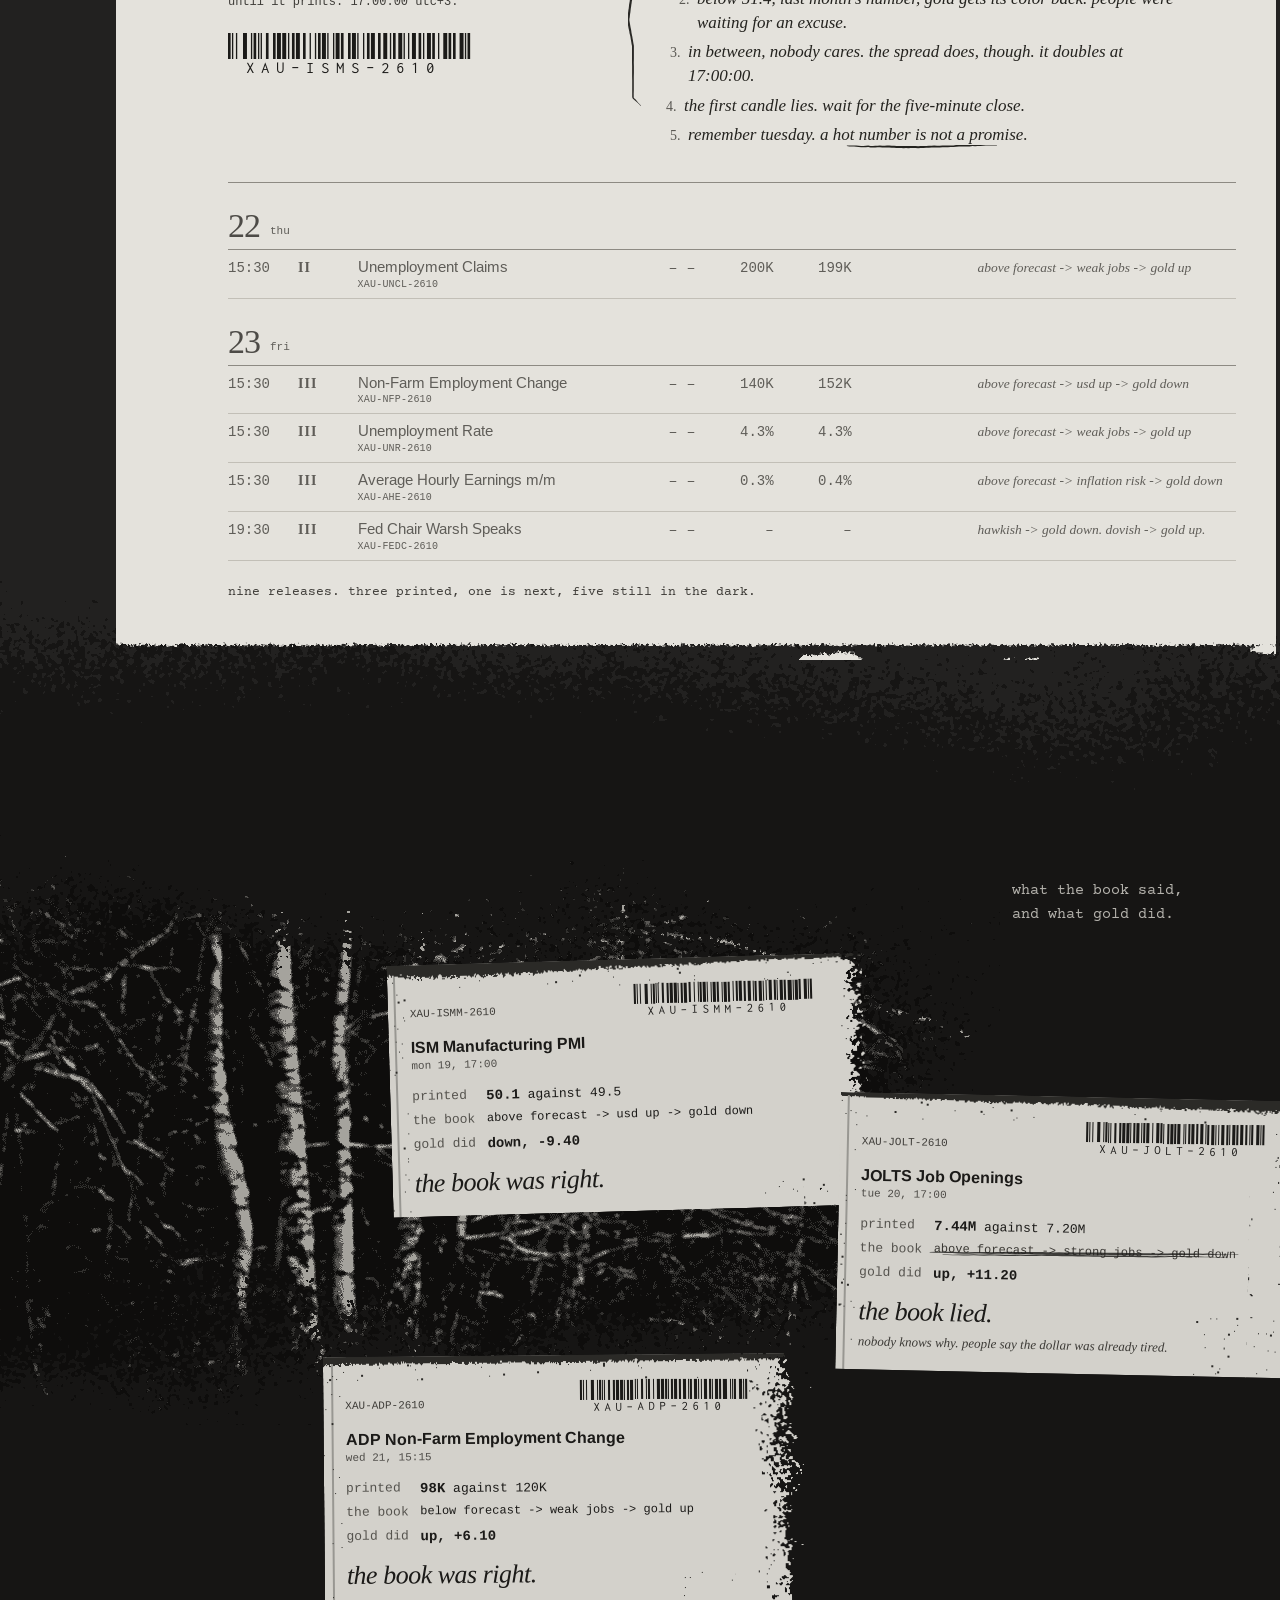
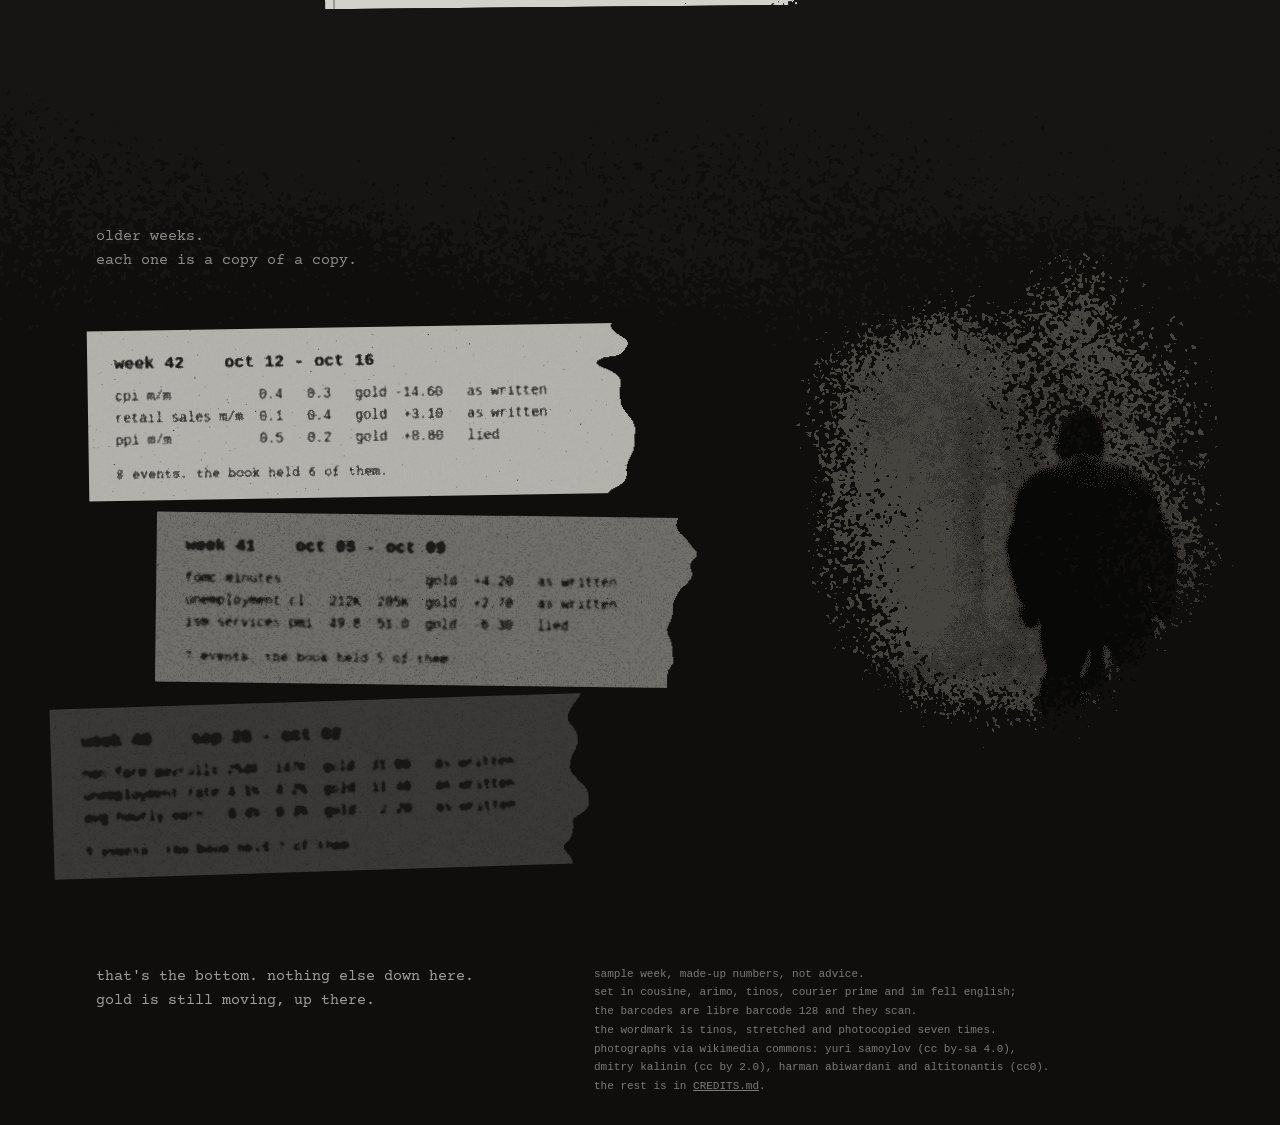
==== commit 7e03aabd: "sketches: wip snapshot (all three directions in progress) Co-Authored-By: Claude Opus 5.5 <noreply@a" ====
--- a/sketches/a-fog/index.html
+++ b/sketches/a-fog/index.html
@@ -39,6 +39,8 @@
     <p>it gets darker from here.</p>
     <p>the numbers stay legible.<br>that's the one promise.</p>
   </div>
+  <div class="seam" aria-hidden="true"></div>
+  <p class="later-line">your eyes adjust. give it a second.</p>
   <p class="next-note">next to print: ism services pmi<br>wed 21, 17:00:00 utc+3<br><span class="code">XAU-ISMS-2610</span></p>
 </section>
 
@@ -228,9 +230,12 @@
   <footer class="bottom">
     <p class="last">that's the bottom. nothing else down here.<br>gold is still moving, up there.</p>
     <p class="colophon">sample week, made-up numbers, not advice.<br>
-      set in cousine, arimo, tinos, courier prime and im fell english.<br>
+      set in cousine, arimo, tinos, courier prime and im fell english;<br>
+      the barcodes are libre barcode 128 and they scan.<br>
       the wordmark is tinos, stretched and photocopied seven times.<br>
-      photographs from wikimedia commons, credits in <a href="CREDITS.md">CREDITS.md</a>.</p>
+      photographs via wikimedia commons: yuri samoylov (cc by-sa 4.0),<br>
+      dmitry kalinin (cc by 2.0), harman abiwardani and altitonantis (cc0).<br>
+      the rest is in <a href="CREDITS.md">CREDITS.md</a>.</p>
   </footer>
 </section>
 
--- a/sketches/a-fog/style.css
+++ b/sketches/a-fog/style.css
@@ -1,9 +1,11 @@
 /* hiranya, sketch A: the descent.
-   the page goes down from fog-white to black in flat steps;
+   the page goes down from fog-white to black in flat steps
+   (#eeede9, #8f8e89, #62605b, #3c3b38, #2e2d2a, #222120, #161514, #0f0e0d);
    the steps meet through dithered strips (img/strip-*.png), never a css gradient. */
 
 :root {
   --fog: #eeede9;
+  --s1: #8f8e89;
   --s2: #3c3b38;
   --s3: #2e2d2a;
   --s4: #222120;
@@ -105,41 +107,69 @@
   animation: blink 1.06s steps(1) infinite;
 }
 @keyframes blink { 0%, 64% { opacity: 1; } 65%, 100% { opacity: 0; } }
+/* the one in the table blinks out of step with the one in the fog */
+.cal .cursor { animation-delay: -.53s; }
 .down {
-  position: absolute; left: 92px; top: 1112px;
+  position: absolute; left: 92px; top: 1118px;
   z-index: 2;
   font: 13px/1.4 var(--type);
-  color: #b9b8b3;
+  color: #1b1a18;
 }
 
 /* ---------- 2. the threshold ---------- */
 .threshold {
   position: relative;
-  height: 750px;
-  background: var(--s2) url(img/strip-1.png) left bottom no-repeat;
+  height: 1000px;
+  background:
+    url(img/strip-1.png) left bottom repeat-x,
+    url(img/strip-0.png) left 290px repeat-x,
+    var(--s2);
   overflow: hidden;
 }
+/* the fog-grey shelf above the first seam */
+.threshold::before {
+  content: ""; position: absolute; left: 0; right: 0; top: 0; height: 292px;
+  background: var(--s1);
+}
 .huge {
   position: absolute;
-  right: -74px; top: 34px;
+  right: -74px; top: 150px;
+  z-index: 1;
   font: 400 440px/1 var(--serif);
   letter-spacing: -14px;
-  color: #4f4d48;
+  color: #575550;
   white-space: nowrap;
   font-variant-numeric: lining-nums;
 }
 .sol {
   position: absolute;
-  right: 0; top: 70px;
+  right: 70px; top: 40px;
+  z-index: 2;
+}
+/* the same seam again, dark specks only, laid over the numeral and the figure:
+   the dark comes up and takes their lower half */
+.seam {
+  position: absolute; left: 0; right: 0; top: 290px; height: 440px;
+  z-index: 3;
+  background: url(img/strip-0-over.png) left top repeat-x;
+  pointer-events: none;
 }
 .speak {
-  position: absolute; left: 212px; top: 168px;
+  position: absolute; left: 212px; top: 112px;
+  z-index: 4;
   font: 15px/1.6 var(--type);
-  color: #d4d2cc;
+  color: #1b1a18;
 }
 .speak p + p { margin-top: 16px; }
+.later-line {
+  position: absolute; left: 246px; top: 742px;
+  z-index: 4;
+  font: 15px/1.6 var(--type);
+  color: #b4b2ac;
+}
 .next-note {
-  position: absolute; left: 118px; top: 470px;
+  position: absolute; left: 118px; top: 846px;
+  z-index: 4;
   font: 11px/1.7 var(--mono);
   color: #a7a59f;
 }
@@ -148,8 +178,8 @@
 /* ---------- 3. the sheet ---------- */
 .sheet-zone {
   position: relative;
-  background: var(--s4) url(img/strip-2.png) left top no-repeat;
-  padding: 300px 0 200px;
+  background: var(--s4) url(img/strip-2.png) left top repeat-x;
+  padding: 190px 0 200px;
 }
 .sheet-zone::after {
   content: ""; position: absolute; left: 0; right: 0; bottom: 0; height: 300px;
@@ -179,7 +209,7 @@
 }
 .week span { font-size: 40px; font-style: italic; letter-spacing: 0; vertical-align: 22px; margin: 0 8px; }
 .sheet-code {
-  position: absolute; right: 0; top: 160px;
+  position: absolute; right: 0; top: 168px;
   font: 10px/1.5 var(--mono);
   color: var(--pencil);
   text-align: right;
@@ -282,11 +312,12 @@
 
 /* the row where the book lied */
 .struck { position: relative; display: inline-block; }
-.struck del { text-decoration: none; color: #5d5b56; }
+.struck del { text-decoration: none; color: #3a3834; }
 .struck .strike {
-  position: absolute; left: -6px; top: 0;
+  position: absolute; left: -6px; top: 1px;
   width: calc(100% + 12px); height: 100%;
   fill: #1d1c1a;
+  opacity: .82;
   overflow: visible;
 }
 .struck { white-space: nowrap; }
@@ -412,9 +443,14 @@
 .slip {
   position: absolute;
   width: 490px;
-  padding: 18px 66px 20px 22px;
-  background: #d3d1cb url(img/slip-edge-1.png) right top no-repeat;
-  color: var(--ink);
+  padding: 25px 66px 20px 22px;
+  /* copied, not printed: a toner edge where the lid didn't close, a few specks */
+  background: url(img/slip-toner-1.png) left top no-repeat, #d3d1cb;
+  color: var(--ink);
+  /* the right edge is torn off: a flat mask for the body, a torn one for the last 80px */
+  --edge: var(--edge-1);
+  -webkit-mask: linear-gradient(#000, #000) left top / calc(100% - 79px) 100% no-repeat, var(--edge) right top / 80px 600px no-repeat;
+          mask: linear-gradient(#000, #000) left top / calc(100% - 79px) 100% no-repeat, var(--edge) right top / 80px 600px no-repeat;
 }
 .slip header { display: flex; align-items: flex-end; justify-content: space-between; gap: 12px; }
 .slip .code { font: 11px/1 var(--mono); color: #3f3d39; padding-bottom: 4px; }
@@ -444,8 +480,8 @@
 .slip .why { margin-top: 8px; font: italic 13px/1.35 var(--hand); color: #3c3a36; }
 .struck.sm .strike { left: -4px; width: calc(100% + 8px); }
 .s1 { left: calc(50% - 720px + 470px); top: 124px; transform: rotate(-1.6deg); }
-.s2 { left: calc(50% - 720px + 918px); top: 262px; transform: rotate(1.2deg); background-image: url(img/slip-edge-2.png); }
-.s3 { left: calc(50% - 720px + 404px); top: 520px; transform: rotate(-.5deg); background-image: url(img/slip-edge-3.png); }
+.s2 { left: calc(50% - 720px + 918px); top: 262px; transform: rotate(1.2deg); --edge: var(--edge-2); background-image: url(img/slip-toner-2.png); }
+.s3 { left: calc(50% - 720px + 404px); top: 520px; transform: rotate(-.5deg); --edge: var(--edge-3); background-image: url(img/slip-toner-3.png); }
 
 /* ---------- 5. older weeks ---------- */
 .archive {
@@ -478,17 +514,28 @@
 
 /* below desktop: the table first, the scenery thinned out */
 @media (max-width: 1000px) {
-  .fog { height: 760px; }
-  .mark img { left: auto; right: -260px; top: -200px; width: 760px; height: auto; }
-  .lost { left: 24px; top: 300px; width: 280px; }
+  .fog { height: 920px; }
+  .mark img { left: -30px; top: -170px; width: 560px; height: auto; }
+  .lost { left: 16px; top: 560px; width: auto; right: 16px; }
+  .down { left: 16px; top: 870px; }
+  .week { font-size: 64px; top: 96px; left: 0; }
+  .week span { font-size: 24px; vertical-align: 12px; }
+  .sheet-code { top: 40px; }
   .stamp-time, .side { display: none; }
-  .threshold { height: 420px; }
+  .threshold { height: 640px; background-position: left bottom, left 200px, 0 0; }
+  .threshold::before { height: 202px; }
+  .seam { top: 200px; }
+  .huge { top: 120px; }
+  .later-line { left: 24px; top: 470px; }
+  .next-note { top: 540px; }
+  .sol { right: -60px; top: 60px; }
   .huge { font-size: 220px; letter-spacing: -6px; }
   .sol { width: 300px; height: auto; }
   .speak { left: 24px; top: 80px; }
-  .next-note { left: 24px; top: 240px; }
+  .next-note { left: 24px; }
   .sheet { width: auto; margin: 0 16px; padding: 120px 16px 30px; }
-  .stamp, .cal .stain { display: none; }
+  .stamp { display: none; }
+  .cal .stain { position: relative; left: auto; top: auto; width: 64px; margin-top: 4px; }
   .lie { margin-left: 0; }
   .cal, .cal tbody, .cal tr, .cal td, .cal th { display: block; width: auto; }
   .cal thead, .cal colgroup { display: none; }
@@ -500,4 +547,17 @@
   .slip, .stub, .slips-say, .arch-say, .bottom { position: static; transform: none; margin: 0 0 24px; width: auto; max-width: 400px; }
   .stub img { width: 100%; height: auto; }
   .bottom { display: block; }
-}
+  .sheet-fog, .sheet-tear { width: 100%; height: auto; }
+  .now-w { left: auto; right: 0; }
+  .slip dd.rule, .struck { white-space: normal; }
+  .struck .strike { display: none; }
+  .struck del { text-decoration: line-through; }
+}
+
+/* torn right edges of the slips (img/slip-mask-*.png, inlined: css masks are
+   fetched with cors, which a sketch opened from disk does not have) */
+:root {
+  --edge-1: url("[data-uri]");
+  --edge-2: url("[data-uri]");
+  --edge-3: url("[data-uri]");
+}
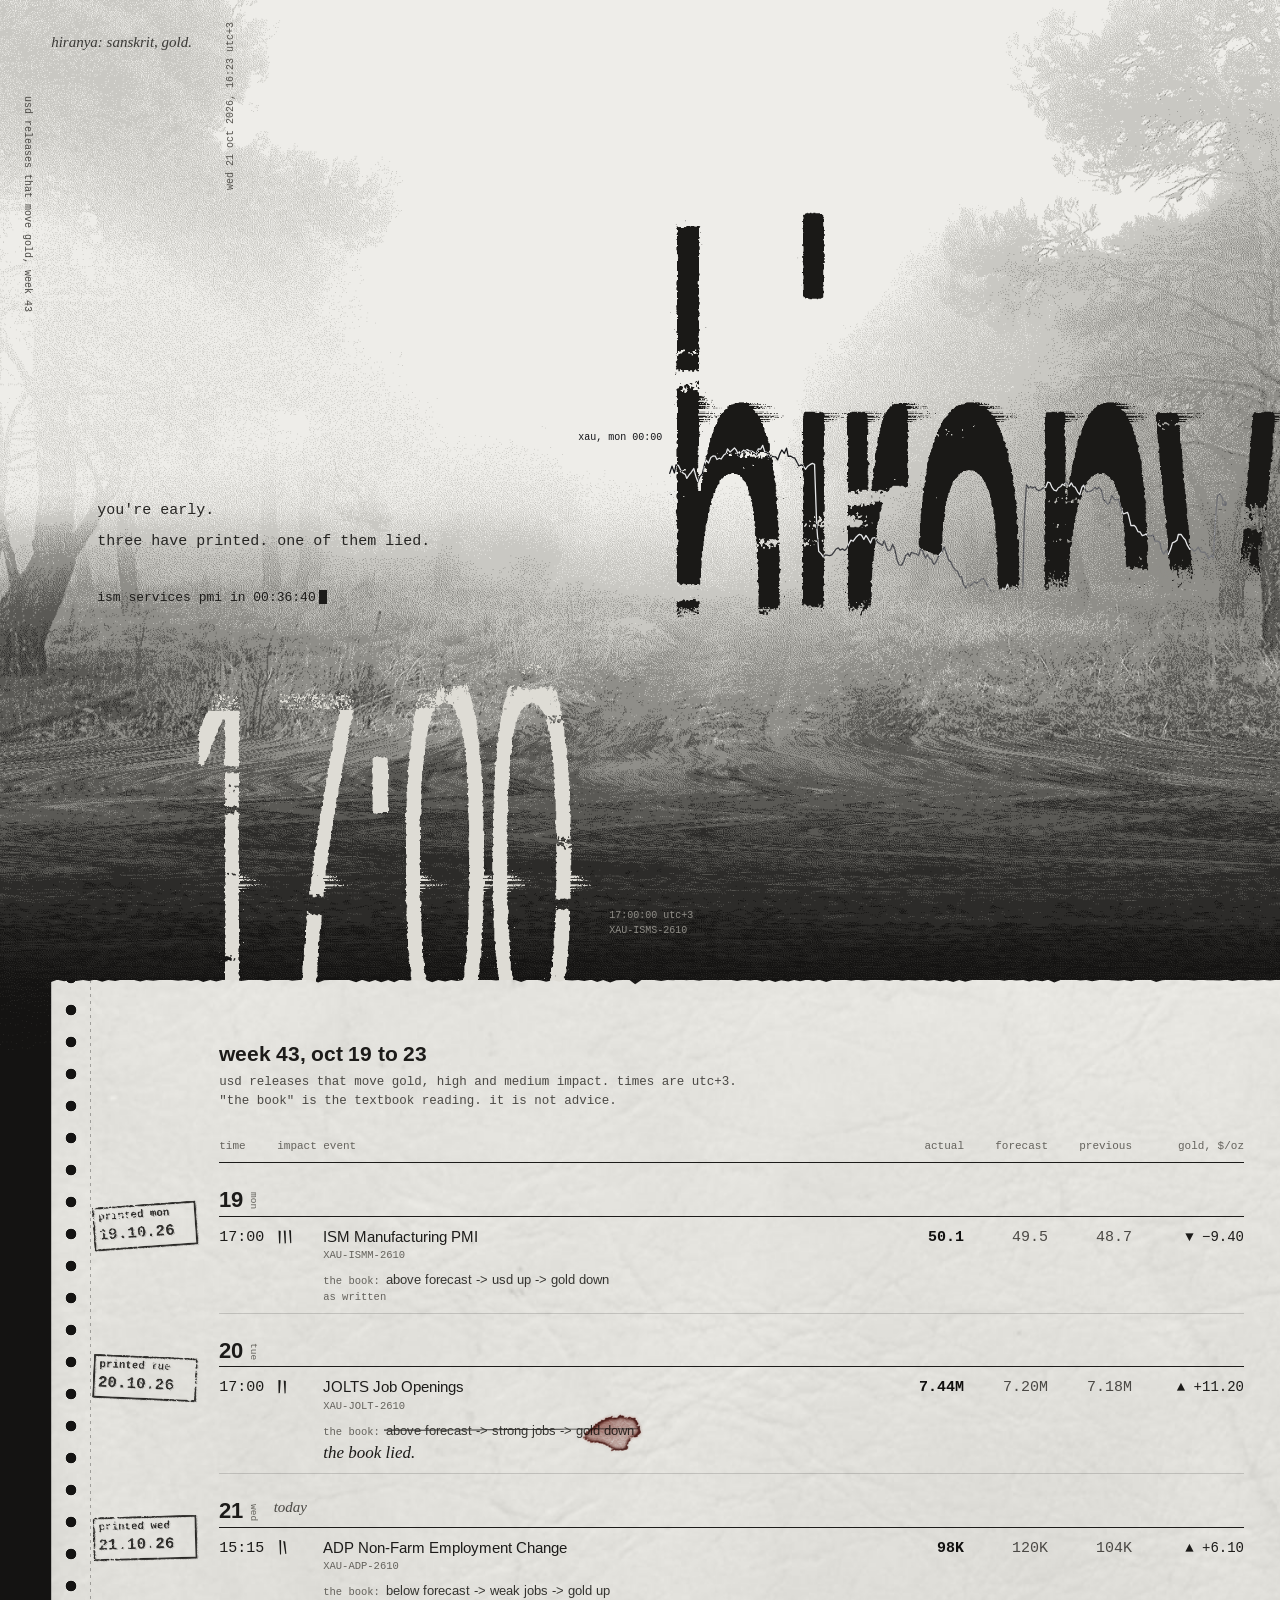
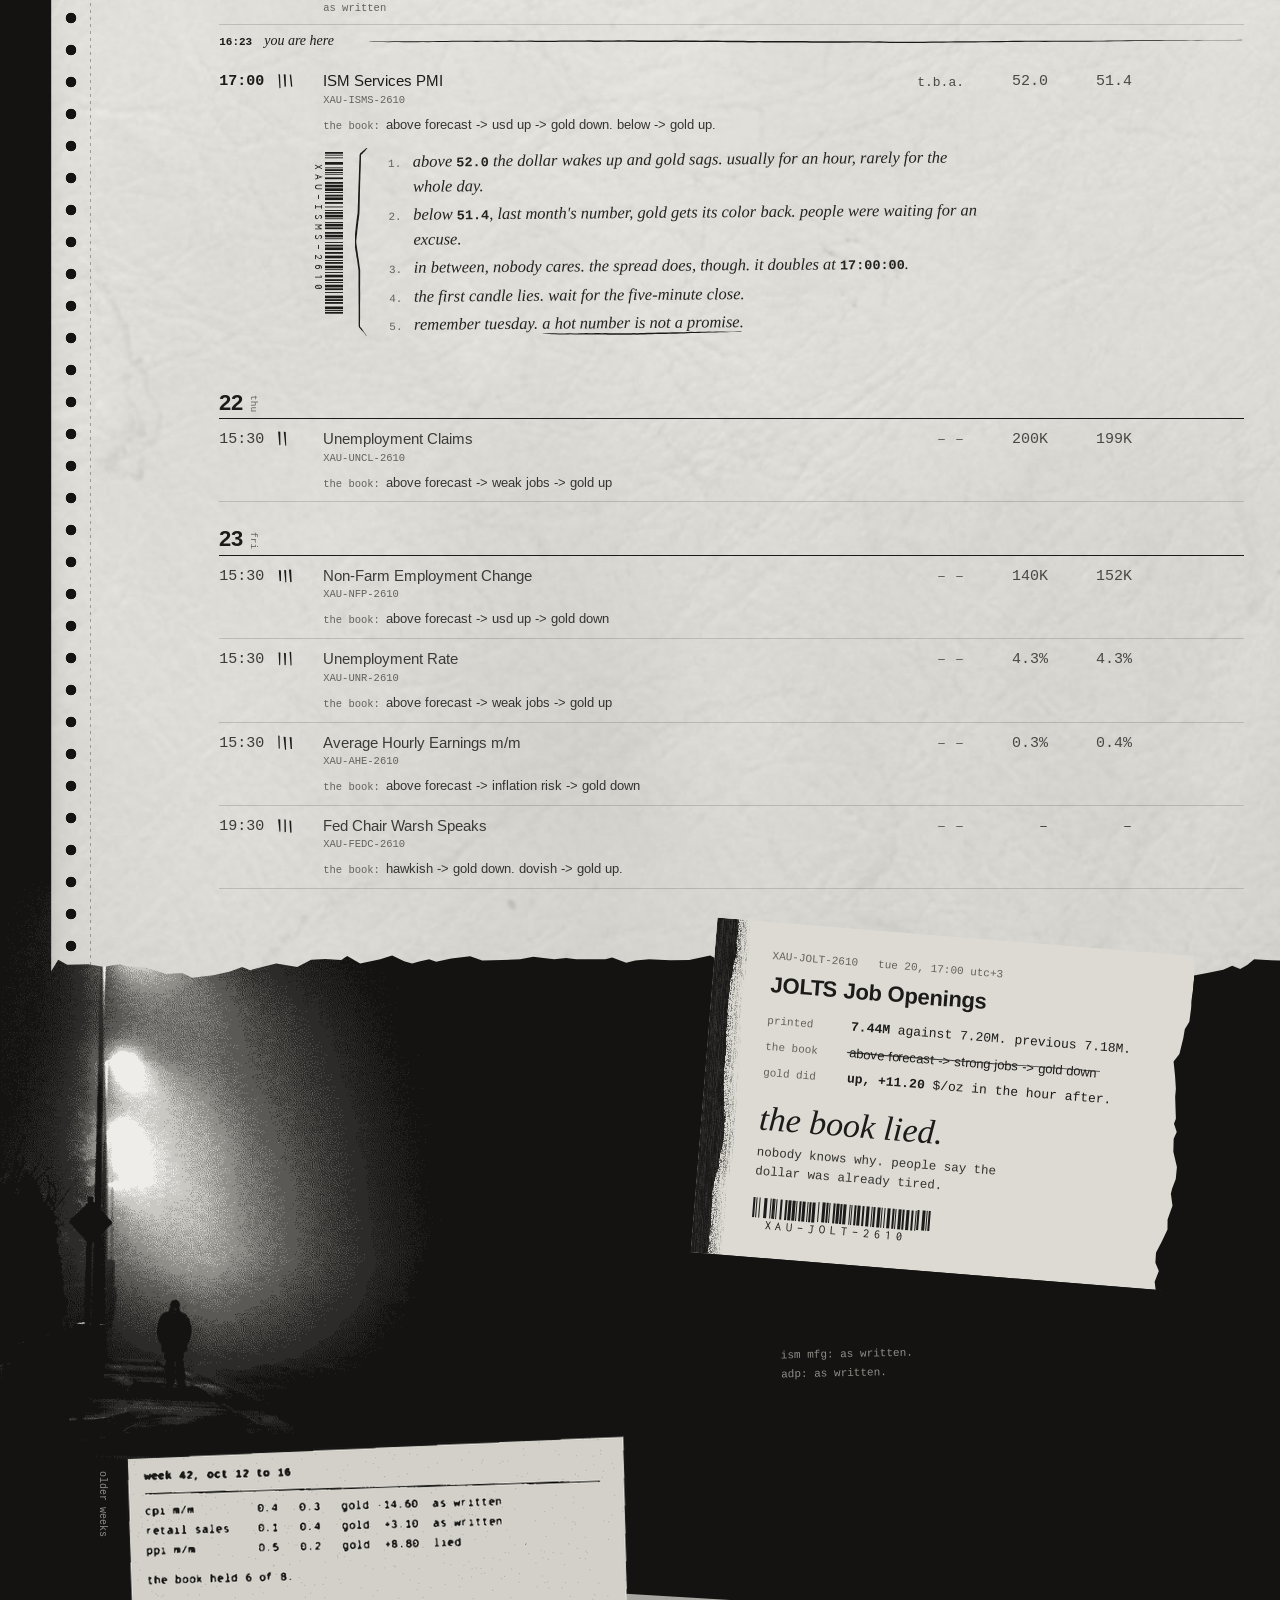
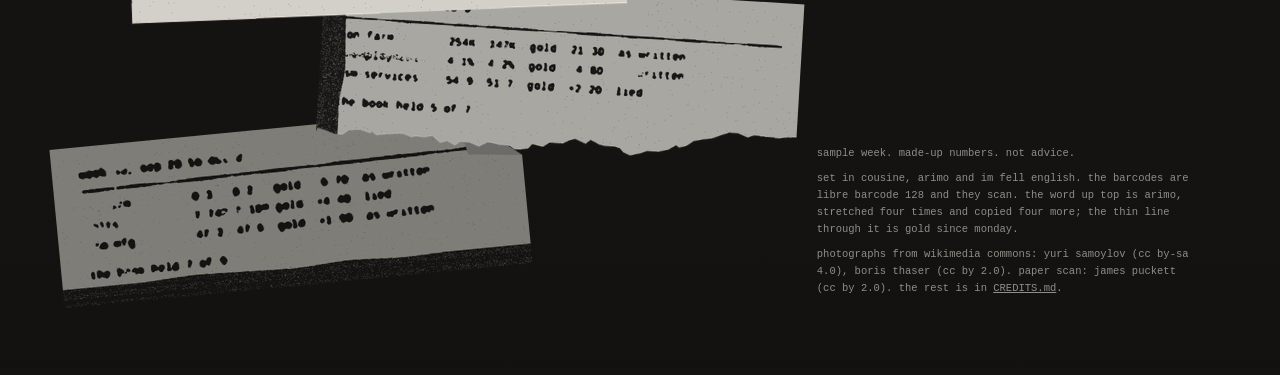
==== commit 5311695b: "sketches: wip snapshot during revision pass Co-Authored-By: Claude Opus 5.5 <noreply@anthropic.com> " ====
--- a/sketches/a-fog/index.html
+++ b/sketches/a-fog/index.html
@@ -4,238 +4,191 @@
 <meta charset="utf-8">
 <meta name="viewport" content="width=device-width, initial-scale=1">
 <title>hiranya</title>
-<meta name="description" content="a week of usd releases that move gold, read from the top of the fog to the bottom of the dark. sketch A.">
+<meta name="description" content="usd releases that move gold, week 43: the sheet, what the book said, and what gold did. sketch A, the descent.">
 <link rel="preconnect" href="https://fonts.googleapis.com">
 <link rel="preconnect" href="https://fonts.gstatic.com" crossorigin>
-<link href="https://fonts.googleapis.com/css2?family=Arimo:wght@400;700&family=Cousine:wght@400;700&family=Courier+Prime:ital@0;1&family=IM+Fell+English:ital@0;1&family=Libre+Barcode+128+Text&family=Tinos:ital,wght@0,400;0,700;1,400&display=swap" rel="stylesheet">
+<link href="https://fonts.googleapis.com/css2?family=Arimo:wght@400;700&family=Cousine:wght@400;700&family=IM+Fell+English:ital@0;1&family=Libre+Barcode+128+Text&display=swap" rel="stylesheet">
 <link rel="stylesheet" href="style.css">
 </head>
 <body>
 
-<!-- 1. the whiteout -->
 <header class="fog">
-  <img class="fog-photo" src="img/hero-fog-road.png" width="1440" height="1180" alt="">
-  <h1 class="mark"><img src="img/hiranya-wordmark.png" width="1088" height="1797" alt="hiranya"></h1>
-  <img class="fog-front" src="img/hero-front.png" width="1440" height="1180" alt="">
+  <img class="fog-photo" src="img/hero.png" width="1920" height="1240" alt="">
+  <div class="mark">
+    <h1><img src="img/hiranya.png" width="1200" height="1452" alt="hiranya"></h1>
+    <!-- gold this week, mon 00:00 to wed 16:23, plotted by hand across the word -->
+    <svg class="goldline" viewBox="0 0 1000 1000" preserveAspectRatio="none" aria-hidden="true"><path d="M29.9,424.3 L32.8,416.7 L35.8,423.8 L37.8,415.5 L40.7,415.9 L43.7,420.9 L46.7,424.0 L49.5,425.3 L51.4,429.5 L54.4,425.7 L56.9,423.3 L60.2,419.2 L62.8,427.2 L65.2,432.7 L67.8,427.6 L70.9,424.8 L73.8,415.0 L75.9,410.6 L78.8,413.5 L81.7,407.7 L84.4,406.1 L87.2,406.2 L89.4,409.8 L92.3,408.5 L94.5,409.3 L98.0,405.2 L101.0,403.5 L102.7,398.8 L105.9,402.1 L109.1,399.6 L111.5,397.8 L113.6,399.8 L117.4,406.1 L119.2,403.3 L122.9,400.0 L124.9,401.2 L127.6,399.5 L130.6,401.1 L133.3,401.0 L136.2,402.5 L138.9,405.1 L141.4,398.7 L144.6,398.9 L147.1,395.1 L149.7,402.0 L152.4,402.3 L155.0,407.6 L157.7,406.4 L160.7,406.8 L163.4,407.0 L165.9,410.1 L169.0,403.3 L171.2,399.9 L174.2,403.5 L177.1,398.0 L179.1,406.4 L182.1,406.2 L185.5,408.0 L187.3,408.0 L190.8,413.5 L192.7,416.4 L195.9,415.4 L198.1,416.3 L201.0,420.0 L203.8,416.8 L206.5,415.2 L209.7,413.9 L212.4,414.8 L215.1,478.5 L217.6,505.4 L220.8,508.1 L223.3,511.3 L225.8,509.1 L228.1,509.4 L231.4,509.9 L234.1,509.2 L236.6,506.6 L239.5,503.0 L242.3,501.8 L244.6,504.2 L247.6,502.9 L250.3,504.5 L253.0,502.4 L255.5,498.0 L258.2,493.8 L261.1,494.9 L264.3,491.1 L267.3,488.6 L269.1,487.8 L271.5,488.6 L274.5,493.0 L277.1,488.9 L279.9,492.3 L282.9,496.7 L285.2,491.7 L288.4,491.2 M289.2,492.6 L292.0,496.1 L295.0,497.7 L297.8,499.2 L300.2,494.5 L303.4,502.2 L305.2,504.6 L308.1,504.0 L310.8,498.0 L313.6,503.8 L316.6,515.1 L318.8,519.5 L322.2,519.8 L324.8,515.6 L327.2,509.8 L330.0,507.6 L332.2,510.6 L334.4,506.6 L337.9,507.5 L340.8,508.1 L343.5,509.8 L345.7,502.9 L348.7,505.4 L352.2,512.5 L354.5,509.1 L357.2,512.7 L359.6,513.7 L362.7,519.2 L365.6,516.3 L368.1,511.6 L370.4,508.3 L373.4,505.4 L375.7,501.0 L378.6,507.9 L381.6,515.0 L384.0,516.4 L386.8,521.5 L390.1,525.6 L392.3,525.7 L395.3,532.0 L397.6,531.9 L400.1,540.1 L403.2,543.7 L405.8,539.0 L407.9,542.0 L410.9,539.5 L413.9,537.1 L417.3,538.8 L419.3,537.1 L422.2,534.4 L425.1,533.9 L427.7,536.8 L430.2,540.9 L433.7,545.7 L436.3,547.2 L437.7,546.7 L441.6,547.2 L444.1,550.8 L447.0,548.8 L449.4,543.8 L452.4,546.4 L455.5,539.7 L458.1,545.9 L460.9,548.4 L463.3,545.5 L466.0,543.0 L468.7,545.7 L470.7,547.6 L474.6,549.8 L476.7,472.2 L479.4,436.3 L482.1,439.5 L484.9,438.0 L486.7,439.7 L490.2,438.4 L492.4,441.2 L495.3,442.2 L497.7,441.4 L500.4,439.5 L504.0,438.5 L506.3,433.3 L509.2,434.2 L511.8,439.1 L514.2,441.8 L517.1,442.5 L519.6,439.2 L522.7,437.9 L524.7,435.5 L528.1,437.2 M527.3,435.2 L530.4,433.2 L533.3,437.7 L536.0,434.2 L538.5,437.9 L540.7,438.6 L544.0,443.7 L546.6,446.2 L549.3,438.7 L551.5,436.6 L554.7,443.4 L557.8,443.2 L560.3,442.7 L562.7,441.5 L565.7,438.7 L568.2,440.7 L571.0,438.8 L573.9,441.9 L576.5,451.6 L579.1,453.6 L581.9,456.5 L584.2,454.8 L586.9,447.5 L590.1,451.4 L592.4,451.9 L595.6,451.1 L597.4,457.5 L601.2,466.3 L603.5,465.9 L606.8,464.9 L608.1,467.9 L611.1,478.7 L614.9,478.3 L617.2,480.1 L619.9,484.8 L622.6,485.3 L625.3,489.0 L628.2,488.4 L630.3,487.3 L633.4,489.5 L636.6,489.4 L638.9,488.3 L641.4,494.9 L644.3,494.7 L647.4,496.0 L649.7,504.6 L652.4,508.4 L655.3,504.5 L658.2,508.8 L661.1,503.1 L663.3,496.7 L666.2,495.6 L669.1,493.8 L670.8,487.9 L674.2,487.7 L677.1,491.3 L679.6,493.6 L682.1,499.0 L685.3,503.4 L688.2,502.8 L690.5,505.3 L693.1,504.0 L695.9,501.1 L699.2,506.0 L701.8,506.4 L704.1,506.4 L706.4,508.8 L709.1,513.5 L712.1,509.3 L714.9,512.1 L717.8,469.6 L720.0,448.1 L723.1,445.5 L726.0,449.4 L728.0,455.3"/></svg>
+    <p class="xau-from" aria-hidden="true">xau, mon 00:00</p>
+    <p class="xau-now" aria-hidden="true"></p>
+  </div>
+  <img class="fog-front" src="img/hero-front.png" width="1920" height="1240" alt="">
 
-  <p class="side" aria-hidden="true">usd releases that move gold, week 43</p>
   <p class="gloss">hiranya: sanskrit, <i>gold</i>.</p>
-  <p class="stamp-time">wed 21 oct 2026<br>16:23 utc+3</p>
+  <p class="side">usd releases that move gold, week 43</p>
+  <p class="stamp-time" aria-hidden="true">wed 21 oct 2026, 16:23 utc+3</p>
 
   <div class="lost">
     <p>you're early.</p>
-    <p>three numbers have printed this week.<br>the fourth is still out there,<br>in the fog.</p>
-    <p class="count" aria-live="off">ism services pmi in <span data-countdown>00:36:41</span><b class="cursor" aria-hidden="true"></b></p>
+    <p>three have printed. one of them lied.</p>
+    <p class="count"><span data-count-line>ism services pmi in <span data-countdown>00:36:41</span></span><b class="cursor" aria-hidden="true"></b></p>
   </div>
 
-  <p class="down">it's below. keep going.</p>
+  <img class="t1700" src="img/seventeen.png" width="620" height="699" alt="">
+  <p class="t1700-cap">17:00:00 utc+3<br>XAU-ISMS-2610</p>
 </header>
 
-<!-- 2. the threshold -->
-<section class="threshold" aria-label="next release">
-  <p class="huge" aria-hidden="true">17:00</p>
-  <img class="sol" src="img/solitude.png" width="600" height="710" alt="">
-  <div class="speak">
-    <p>it gets darker from here.</p>
-    <p>the numbers stay legible.<br>that's the one promise.</p>
-  </div>
-  <div class="seam" aria-hidden="true"></div>
-  <p class="later-line">your eyes adjust. give it a second.</p>
-  <p class="next-note">next to print: ism services pmi<br>wed 21, 17:00:00 utc+3<br><span class="code">XAU-ISMS-2610</span></p>
-</section>
-
-<!-- 3. the sheet -->
-<section class="sheet-zone" aria-label="this week">
+<main class="sheet-zone">
   <div class="sheet">
+    <div class="feed" aria-hidden="true"></div>
     <div class="sheet-head">
-      <p class="week">oct 19 <span>to</span> 23</p>
-      <p class="sheet-code">XAU-W43-2026<br>sheet 1 of 1</p>
+      <h2 class="wk">week 43, oct 19 to 23</h2>
+      <p class="what">usd releases that move gold, high and medium impact. times are utc+3.<br>"the book" is the textbook reading. it is not advice.</p>
     </div>
-    <img class="sheet-fog" src="img/sheet-fog.png" width="1160" height="210" alt="">
-    <p class="sheet-what">usd releases that move gold. high and medium impact only.<br>times are utc+3. "the book" is the textbook reading, not advice.</p>
 
     <table class="cal">
       <colgroup>
         <col class="c-time"><col class="c-imp"><col class="c-ev"><col class="c-num"><col class="c-num"><col class="c-num"><col class="c-gold"><col class="c-book">
       </colgroup>
       <thead>
-        <tr><th>time</th><th>impact</th><th class="l">event</th><th>actual</th><th>forecast</th><th>previous</th><th>gold did</th><th class="l">the book</th></tr>
+        <tr><th>time</th><th class="l">impact</th><th class="l">event</th><th>actual</th><th>forecast</th><th>previous</th><th class="gh">gold, $/oz</th><th class="l bkh">the book</th></tr>
       </thead>
       <tbody>
         <tr class="day"><th colspan="8"><span class="dnum">19</span><span class="dname">mon</span></th></tr>
-        <tr class="out">
-          <td class="t"><img class="stamp" src="img/stamp-mon.png" width="100" height="45" alt="stamped: out 17:00, mon 19 oct" style="--r:-4deg; --x:-106px; --y:-12px">17:00</td>
-          <td class="imp" aria-label="high impact">III</td>
+        <tr class="row out">
+          <td class="t"><img class="stamp" src="img/stamp-mon.png" width="200" height="88" alt="stamped: printed mon 19.10.26" style="--r:-4deg; --y:-15px">17:00</td>
+          <td class="imp" aria-label="high impact"><svg class="tally" viewBox="0 0 18 16" aria-hidden="true"><path d="M1.56,1.61 L3.68,1.91 L3.25,14.35 L2.08,14.55Z M6.76,1.49 L8.67,1.79 L8.91,14.36 L7.72,14.56Z M12.09,1.12 L14.00,1.42 L14.28,13.98 L13.23,14.18Z"/></svg></td>
           <td class="ev">ISM Manufacturing PMI<small>XAU-ISMM-2610</small></td>
-          <td class="n a">50.1</td><td class="n">49.5</td><td class="n">48.7</td>
-          <td class="n g">&#9660; -9.40</td>
-          <td class="bk">above forecast -&gt; usd up -&gt; gold down</td>
+          <td class="n a" data-l="actual">50.1</td><td class="n" data-l="forecast">49.5</td><td class="n" data-l="previous">48.7</td>
+          <td class="n g" data-l="gold, $/oz">&#9660; &minus;9.40</td>
+          <td class="bk">above forecast -&gt; usd up -&gt; gold down<span class="vd">as written</span></td>
         </tr>
 
         <tr class="day"><th colspan="8"><span class="dnum">20</span><span class="dname">tue</span></th></tr>
-        <tr class="out lied">
-          <td class="t"><img class="stamp" src="img/stamp-tue.png" width="100" height="45" alt="stamped: out 17:00, tue 20 oct" style="--r:3deg; --x:-102px; --y:-9px">17:00</td>
-          <td class="imp" aria-label="medium impact">II</td>
+        <tr class="row out lied">
+          <td class="t"><img class="stamp" src="img/stamp-tue.png" width="200" height="88" alt="stamped: printed tue 20.10.26" style="--r:2.5deg; --y:-13px">17:00</td>
+          <td class="imp" aria-label="medium impact"><svg class="tally" viewBox="0 0 18 16" aria-hidden="true"><path d="M1.40,0.94 L3.73,1.24 L2.85,14.01 L1.57,14.21Z M6.72,1.59 L8.85,1.89 L8.62,14.33 L7.57,14.53Z"/></svg></td>
           <td class="ev">JOLTS Job Openings<small>XAU-JOLT-2610</small></td>
-          <td class="n a">7.44M</td><td class="n">7.20M</td><td class="n">7.18M</td>
-          <td class="n g">&#9650; +11.20</td>
+          <td class="n a" data-l="actual">7.44M</td><td class="n" data-l="forecast">7.20M</td><td class="n" data-l="previous">7.18M</td>
+          <td class="n g" data-l="gold, $/oz">&#9650; +11.20</td>
           <td class="bk">
-            <span class="struck"><del>above forecast -&gt; strong jobs -&gt; gold down</del>
-              <svg class="strike" viewBox="0 0 336 20" width="336" height="20" aria-hidden="true"><path d="M0.0,13.1 L6.2,13.4 L12.3,13.4 L18.4,13.4 L24.5,13.4 L30.5,13.6 L36.7,13.8 L42.8,13.7 L48.9,13.4 L54.9,13.3 L61.0,13.4 L67.2,13.4 L73.2,13.1 L79.3,12.9 L85.3,12.8 L91.4,12.8 L97.5,12.8 L103.6,12.5 L109.6,12.5 L115.8,12.7 L121.9,12.6 L127.9,12.7 L134.1,12.7 L140.1,12.6 L146.3,12.5 L152.4,12.3 L158.5,12.2 L164.6,12.1 L170.9,11.9 L176.9,11.8 L183.0,11.8 L189.0,11.6 L195.1,11.6 L201.2,11.4 L207.3,11.3 L213.4,11.3 L219.5,11.0 L225.6,11.1 L231.8,11.2 L237.9,10.9 L243.1,10.9 L247.9,10.8 L252.8,10.7 L257.6,10.6 L262.4,10.1 L267.2,9.9 L272.0,9.9 L276.8,9.8 L281.6,9.6 L286.3,9.5 L291.0,9.2 L295.8,9.2 L300.5,8.9 L305.2,8.9 L310.1,8.6 L314.8,8.6 L319.6,8.5 L324.4,8.4 L329.2,8.4 L334.1,8.3 L334.1,7.7 L329.2,7.8 L324.4,7.8 L319.6,7.9 L314.8,8.0 L310.1,7.6 L305.2,7.6 L300.4,7.4 L295.8,7.6 L291.0,7.5 L286.2,7.7 L281.5,7.7 L276.7,7.7 L272.0,7.8 L267.2,7.7 L262.2,7.9 L257.5,8.3 L252.7,8.3 L247.8,8.4 L243.1,8.5 L237.8,8.4 L231.7,8.7 L225.6,8.6 L219.4,8.5 L213.3,8.6 L207.3,8.7 L201.2,8.7 L195.1,8.9 L189.0,8.9 L183.0,9.0 L176.9,8.9 L170.8,9.1 L164.6,9.2 L158.4,9.3 L152.4,9.4 L146.2,9.7 L140.1,9.7 L134.0,9.9 L128.0,9.8 L121.9,9.8 L115.8,9.9 L109.6,9.9 L103.5,10.0 L97.4,10.3 L91.4,10.4 L85.2,10.4 L79.2,10.7 L73.1,11.0 L67.1,11.3 L61.0,11.3 L54.9,11.2 L48.8,11.4 L42.7,11.8 L36.7,11.9 L30.6,11.8 L24.5,11.7 L18.4,11.9 L12.3,12.1 L6.2,12.3 L0.1,12.5Z M14.1,15.9 L19.7,15.9 L25.3,16.1 L30.9,16.0 L36.6,16.0 L42.1,15.8 L47.7,15.6 L53.2,15.7 L58.9,15.7 L64.6,15.4 L70.2,15.4 L75.8,15.4 L81.4,15.5 L87.1,15.4 L92.8,15.2 L98.5,15.0 L104.2,15.1 L109.8,15.0 L115.5,14.7 L121.1,14.5 L126.7,14.4 L132.3,14.5 L137.9,14.4 L143.5,14.3 L149.1,14.3 L154.7,14.3 L160.3,14.2 L165.9,14.3 L171.6,14.2 L177.2,14.3 L182.4,14.2 L187.3,14.1 L192.1,14.1 L196.9,14.1 L201.8,13.9 L206.5,13.7 L211.3,13.6 L216.1,13.7 L220.9,13.5 L225.7,13.6 L230.5,13.6 L235.3,13.6 L240.1,13.6 L245.0,13.4 L249.8,13.1 L254.5,13.1 L259.4,12.7 L264.1,12.5 L269.0,12.5 L273.8,12.3 L278.6,12.3 L283.4,12.2 L288.2,12.0 L293.0,12.1 L297.9,12.1 L302.6,11.8 L307.5,11.7 L312.3,11.8 L317.2,11.7 L322.0,11.7 L322.0,11.3 L317.2,11.3 L312.3,11.4 L307.5,11.3 L302.6,11.4 L297.9,11.4 L293.1,11.3 L288.2,11.1 L283.4,11.2 L278.6,11.2 L273.8,11.1 L269.0,11.3 L264.1,11.2 L259.3,11.4 L254.5,11.7 L249.8,11.6 L244.9,11.8 L240.1,12.0 L235.4,12.0 L230.5,11.9 L225.7,11.9 L220.9,11.8 L216.1,11.9 L211.3,11.8 L206.5,11.9 L201.7,12.1 L196.9,12.3 L192.1,12.4 L187.3,12.4 L182.4,12.4 L177.2,12.5 L171.6,12.5 L165.9,12.5 L160.3,12.5 L154.6,12.5 L149.1,12.5 L143.5,12.5 L137.9,12.6 L132.3,12.7 L126.7,12.6 L121.0,12.7 L115.4,13.0 L109.8,13.2 L104.1,13.4 L98.5,13.4 L92.8,13.6 L87.1,13.9 L81.4,14.0 L75.8,14.0 L70.2,14.0 L64.5,14.0 L58.9,14.4 L53.3,14.4 L47.7,14.4 L42.1,14.6 L36.5,14.9 L30.9,15.1 L25.3,15.3 L19.7,15.2 L14.1,15.5Z"/></svg>
-            </span>
+            <span class="struck"><del>above forecast -&gt; strong jobs -&gt; gold down</del><img class="stain" src="img/stain-jolts.png" width="94" height="60" alt=""></span>
             <span class="lie">the book lied.</span>
-            <img class="stain" src="img/stain-jolts.png" width="150" height="100" alt="">
           </td>
         </tr>
 
         <tr class="day today"><th colspan="8"><span class="dnum">21</span><span class="dname">wed</span><span class="dnote">today</span></th></tr>
-        <tr class="out">
-          <td class="t"><img class="stamp" src="img/stamp-wed.png" width="100" height="45" alt="stamped: out 15:15, wed 21 oct" style="--r:-1.5deg; --x:-108px; --y:-11px">15:15</td>
-          <td class="imp" aria-label="medium impact">II</td>
+        <tr class="row out">
+          <td class="t"><img class="stamp" src="img/stamp-wed.png" width="200" height="88" alt="stamped: printed wed 21.10.26" style="--r:-1.5deg; --y:-14px">15:15</td>
+          <td class="imp" aria-label="medium impact"><svg class="tally" viewBox="0 0 18 16" aria-hidden="true"><path d="M2.32,-0.08 L4.11,0.22 L4.05,14.39 L2.98,14.59Z M6.22,1.08 L8.17,1.38 L9.38,13.81 L8.33,14.01Z"/></svg></td>
           <td class="ev">ADP Non-Farm Employment Change<small>XAU-ADP-2610</small></td>
-          <td class="n a">98K</td><td class="n">120K</td><td class="n">104K</td>
-          <td class="n g">&#9650; +6.10</td>
-          <td class="bk">below forecast -&gt; weak jobs -&gt; gold up</td>
+          <td class="n a" data-l="actual">98K</td><td class="n" data-l="forecast">120K</td><td class="n" data-l="previous">104K</td>
+          <td class="n g" data-l="gold, $/oz">&#9650; +6.10</td>
+          <td class="bk">below forecast -&gt; weak jobs -&gt; gold up<span class="vd">as written</span></td>
         </tr>
         <tr class="now"><td colspan="8"><span class="now-t">16:23</span><span class="now-w">you are here</span>
           <svg class="now-line" viewBox="0 0 1012 10" preserveAspectRatio="none" aria-hidden="true"><path d="M-0.0,6.2 L5.6,6.2 L11.3,6.2 L16.9,6.2 L22.6,6.3 L28.3,6.2 L33.9,6.2 L39.6,6.3 L45.2,6.3 L50.9,6.3 L56.6,6.3 L62.2,6.2 L67.8,6.3 L73.5,6.2 L79.2,6.2 L84.9,6.0 L90.5,6.0 L96.2,5.9 L101.9,5.9 L107.6,5.8 L113.2,5.9 L118.9,5.9 L124.5,6.0 L130.2,5.9 L135.9,5.9 L141.6,5.9 L147.2,6.0 L152.8,5.9 L158.5,5.8 L164.2,5.8 L169.8,5.8 L175.5,5.9 L181.2,5.9 L186.9,5.9 L192.6,6.0 L198.2,6.0 L203.9,6.0 L209.5,6.0 L215.2,6.0 L220.8,5.9 L226.5,5.9 L232.2,5.9 L237.9,5.9 L243.5,5.9 L249.1,5.9 L254.8,5.9 L260.4,6.0 L266.1,6.0 L271.7,5.9 L277.3,5.9 L282.9,5.9 L288.6,5.9 L294.3,5.9 L299.9,5.8 L306.0,5.8 L312.0,6.0 L318.0,6.0 L324.1,6.0 L330.1,6.0 L336.1,6.0 L342.2,6.0 L348.2,6.0 L354.2,5.9 L360.3,6.0 L366.3,6.1 L372.4,6.1 L378.4,6.1 L384.4,6.2 L390.5,6.2 L396.5,6.2 L402.6,6.2 L408.7,6.2 L414.7,6.3 L420.8,6.4 L426.8,6.3 L432.9,6.4 L438.9,6.6 L444.9,6.6 L450.9,6.5 L457.0,6.6 L463.0,6.6 L469.0,6.6 L475.1,6.6 L481.2,6.6 L487.1,6.6 L493.1,6.7 L499.1,6.7 L505.1,6.8 L511.1,6.9 L517.2,6.9 L523.2,7.0 L529.3,7.0 L535.3,7.0 L541.4,6.9 L547.6,7.0 L553.6,6.9 L559.6,6.8 L565.6,6.8 L571.7,6.8 L577.8,6.8 L583.8,7.0 L589.8,6.9 L595.9,7.0 L601.9,7.2 L608.0,7.2 L613.9,7.3 L620.0,7.3 L627.3,7.2 L634.7,7.2 L642.1,7.1 L649.5,7.0 L656.8,6.9 L664.2,6.9 L671.6,6.8 L678.9,6.7 L686.3,6.6 L693.6,6.7 L700.9,6.6 L708.2,6.5 L715.6,6.5 L722.9,6.4 L730.4,6.3 L737.7,6.2 L745.1,6.1 L752.5,6.0 L759.9,5.9 L767.2,5.9 L774.5,5.9 L781.9,6.0 L789.3,5.9 L796.7,5.9 L804.0,5.8 L811.4,5.9 L818.7,5.8 L826.1,5.8 L833.5,5.7 L840.8,5.6 L848.2,5.6 L855.5,5.5 L862.9,5.4 L870.2,5.3 L877.6,5.2 L885.0,5.0 L892.3,5.1 L899.7,5.0 L907.0,5.0 L914.3,4.9 L921.7,4.8 L929.1,4.7 L936.4,4.7 L943.7,4.6 L951.1,4.5 L958.5,4.4 L965.8,4.3 L973.2,4.2 L980.5,4.3 L987.9,4.2 L995.2,4.2 L1002.6,4.2 L1010.0,4.1 L1010.0,3.7 L1002.6,3.8 L995.2,3.8 L987.9,3.8 L980.5,3.9 L973.2,3.8 L965.8,3.9 L958.5,4.0 L951.1,4.1 L943.7,4.2 L936.4,4.3 L929.1,4.3 L921.7,4.3 L914.3,4.3 L907.0,4.3 L899.7,4.2 L892.3,4.3 L885.0,4.2 L877.6,4.3 L870.2,4.4 L862.9,4.4 L855.5,4.5 L848.2,4.7 L840.8,4.6 L833.4,4.7 L826.1,4.7 L818.7,4.7 L811.4,4.8 L804.0,4.7 L796.7,4.7 L789.3,4.7 L781.9,4.8 L774.5,4.7 L767.2,4.7 L759.9,4.7 L752.5,4.8 L745.1,4.8 L737.7,4.9 L730.4,5.0 L722.9,5.1 L715.6,5.2 L708.2,5.2 L700.9,5.3 L693.6,5.3 L686.3,5.3 L678.9,5.3 L671.6,5.5 L664.2,5.5 L656.8,5.6 L649.5,5.6 L642.1,5.7 L634.7,5.7 L627.3,5.7 L620.0,5.8 L614.0,5.8 L608.0,5.7 L601.9,5.7 L595.9,5.5 L589.8,5.4 L583.8,5.5 L577.8,5.3 L571.7,5.3 L565.6,5.3 L559.6,5.3 L553.6,5.3 L547.5,5.4 L541.4,5.4 L535.3,5.4 L529.3,5.4 L523.2,5.4 L517.2,5.3 L511.1,5.2 L505.1,5.1 L499.2,5.1 L493.2,5.1 L487.2,5.0 L481.2,4.9 L475.1,5.0 L469.0,5.0 L463.0,5.0 L457.0,4.9 L450.9,4.9 L444.9,5.0 L438.9,5.0 L432.9,4.8 L426.8,4.7 L420.8,4.7 L414.7,4.7 L408.7,4.6 L402.6,4.5 L396.5,4.5 L390.5,4.5 L384.5,4.6 L378.4,4.4 L372.4,4.4 L366.3,4.5 L360.3,4.4 L354.3,4.3 L348.2,4.4 L342.1,4.4 L336.1,4.5 L330.1,4.5 L324.1,4.5 L318.0,4.5 L312.0,4.4 L306.0,4.3 L299.9,4.3 L294.2,4.4 L288.6,4.3 L282.9,4.4 L277.3,4.4 L271.7,4.4 L266.0,4.5 L260.4,4.5 L254.8,4.3 L249.1,4.4 L243.5,4.4 L237.9,4.4 L232.2,4.5 L226.5,4.5 L220.8,4.5 L215.2,4.6 L209.5,4.6 L203.9,4.6 L198.2,4.6 L192.6,4.6 L186.9,4.5 L181.2,4.6 L175.5,4.6 L169.8,4.6 L164.2,4.5 L158.5,4.6 L152.8,4.7 L147.2,4.8 L141.6,4.7 L135.9,4.7 L130.2,4.7 L124.5,4.8 L118.9,4.7 L113.2,4.7 L107.6,4.6 L101.9,4.8 L96.2,4.8 L90.5,4.9 L84.8,5.0 L79.2,5.1 L73.5,5.2 L67.8,5.3 L62.2,5.3 L56.6,5.3 L50.9,5.4 L45.2,5.4 L39.6,5.4 L33.9,5.4 L28.3,5.4 L22.6,5.5 L16.9,5.5 L11.3,5.5 L5.6,5.6 L-0.0,5.8Z"/></svg></td></tr>
-        <tr class="next" id="XAU-ISMS-2610">
+        <tr class="row next" id="XAU-ISMS-2610">
           <td class="t">17:00</td>
-          <td class="imp" aria-label="high impact">III</td>
+          <td class="imp" aria-label="high impact"><svg class="tally" viewBox="0 0 18 16" aria-hidden="true"><path d="M1.52,1.11 L3.02,1.41 L3.55,14.95 L2.45,15.15Z M6.70,1.27 L8.66,1.57 L8.94,13.48 L7.59,13.68Z M12.69,1.46 L14.13,1.76 L15.34,13.53 L14.06,13.73Z"/></svg></td>
           <td class="ev">ISM Services PMI<small>XAU-ISMS-2610</small></td>
-          <td class="n a"><b class="cursor" aria-label="not printed yet"></b></td><td class="n">52.0</td><td class="n">51.4</td>
-          <td class="n g wait">in <span data-countdown>00:36:41</span></td>
+          <td class="n a tba" data-l="actual">t.b.a.</td><td class="n" data-l="forecast">52.0</td><td class="n" data-l="previous">51.4</td>
+          <td class="n g" data-l="gold, $/oz"></td>
           <td class="bk">above forecast -&gt; usd up -&gt; gold down. below -&gt; gold up.</td>
         </tr>
         <tr class="playbook">
           <td colspan="8">
             <div class="pb">
-              <div class="pb-left">
-                <p class="pb-count" data-countdown>00:36:41</p>
-                <p class="pb-until">until it prints. 17:00:00 utc+3.</p>
-                <p class="bar" aria-hidden="true">ÌXAU-ISMS-2610OÎ</p>
-              </div>
-              <div class="pb-notes">
-                <svg class="bracket" viewBox="0 0 16 174" width="16" height="174" aria-hidden="true"><path d="M13.8,-0.3 L13.1,0.0 L12.6,0.4 L12.0,0.7 L11.4,1.1 L10.8,1.6 L10.2,2.1 L9.8,2.4 L9.3,2.6 L8.6,3.0 L8.0,3.6 L7.5,3.9 L7.1,4.1 L6.6,4.4 L5.8,5.0 L5.2,6.4 L5.1,10.1 L4.9,13.6 L4.7,17.2 L4.6,21.0 L4.4,24.6 L4.3,28.3 L4.1,32.0 L3.9,35.6 L3.8,39.3 L3.6,42.8 L3.5,46.5 L3.4,50.1 L3.2,53.7 L3.1,57.3 L2.9,60.3 L2.5,61.9 L2.2,63.7 L1.9,65.4 L1.7,67.2 L1.4,69.0 L1.1,70.6 L0.9,72.5 L0.7,74.4 L0.4,76.0 L0.2,77.8 L-0.1,79.6 L-0.3,81.4 L-0.5,83.1 L-0.9,84.8 L-0.8,86.7 L-0.5,88.6 L-0.2,90.4 L0.2,92.2 L0.5,94.0 L0.9,95.7 L1.3,97.5 L1.5,99.2 L2.0,101.1 L2.4,102.8 L2.7,104.7 L3.0,106.5 L3.3,108.3 L3.6,110.2 L4.0,111.9 L4.0,114.6 L4.0,118.2 L4.0,121.5 L4.0,125.0 L4.0,128.4 L4.1,131.9 L4.1,135.4 L4.1,138.9 L4.1,142.4 L4.2,145.9 L4.2,149.4 L4.2,152.9 L4.2,156.3 L4.2,159.8 L4.2,163.3 L4.7,164.6 L5.5,165.3 L6.1,165.8 L6.6,166.2 L7.2,166.8 L7.8,167.3 L8.4,167.8 L9.0,168.3 L9.5,168.7 L10.1,169.2 L10.6,169.9 L11.2,170.3 L11.7,170.9 L12.3,171.6 L12.8,172.1 L13.2,171.7 L12.6,171.2 L12.0,170.6 L11.5,170.0 L11.0,169.5 L10.4,168.9 L9.9,168.3 L9.5,167.8 L9.0,167.2 L8.5,166.6 L8.0,166.0 L7.5,165.3 L6.9,164.9 L6.3,164.3 L5.9,163.9 L5.7,163.2 L5.7,159.8 L5.8,156.3 L5.8,152.9 L5.8,149.4 L5.8,145.9 L5.8,142.4 L5.9,138.9 L5.9,135.4 L5.9,131.9 L5.8,128.4 L5.9,125.0 L5.9,121.5 L5.9,118.2 L5.9,114.6 L5.9,111.7 L5.5,109.8 L5.2,108.0 L4.9,106.1 L4.6,104.4 L4.3,102.4 L3.9,100.7 L3.5,98.8 L3.3,97.1 L3.0,95.3 L2.6,93.6 L2.3,91.8 L2.0,90.0 L1.7,88.3 L1.4,86.5 L1.4,85.0 L1.7,83.5 L1.9,81.6 L2.1,79.9 L2.4,78.2 L2.6,76.3 L2.8,74.6 L3.1,72.8 L3.3,71.0 L3.6,69.3 L3.8,67.5 L4.2,65.8 L4.4,64.1 L4.7,62.3 L5.0,60.5 L5.2,57.4 L5.3,53.8 L5.4,50.1 L5.5,46.5 L5.6,42.9 L5.7,39.4 L5.8,35.7 L5.9,32.1 L6.1,28.4 L6.2,24.7 L6.4,21.1 L6.6,17.3 L6.7,13.7 L6.8,10.1 L6.9,6.5 L7.1,6.0 L7.4,5.9 L7.9,5.6 L8.5,5.2 L9.1,4.7 L9.5,4.1 L10.0,3.8 L10.5,3.5 L11.1,3.1 L11.6,2.5 L12.1,2.0 L12.6,1.6 L13.1,1.1 L13.6,0.7 L14.1,0.1Z"/></svg>
-                <ol>
-                  <li>above 52.0 the dollar wakes up and gold sags. usually for an hour, rarely for the whole day.</li>
-                  <li>below 51.4, last month's number, gold gets its color back. people were waiting for an excuse.</li>
-                  <li>in between, nobody cares. the spread does, though. it doubles at 17:00:00.</li>
-                  <li>the first candle lies. wait for the five-minute close.</li>
-                  <li>remember tuesday. <span class="u">a hot number is not a promise.<svg viewBox="0 0 152 8" width="152" height="8" aria-hidden="true"><path d="M0.0,4.1 L2.5,4.4 L4.8,4.5 L7.2,4.6 L9.5,4.7 L11.8,5.0 L14.3,5.2 L16.7,5.3 L19.0,5.2 L21.4,5.1 L23.7,5.4 L26.1,5.5 L28.5,5.4 L30.8,5.3 L33.1,5.3 L35.4,5.4 L37.8,5.5 L40.2,5.4 L42.4,5.5 L44.9,5.7 L47.3,5.7 L49.6,5.9 L52.0,6.1 L54.4,6.1 L56.8,6.2 L59.2,6.1 L61.5,6.2 L64.0,6.1 L66.4,6.1 L68.7,6.1 L71.3,6.2 L74.0,6.0 L76.7,6.0 L79.4,5.8 L82.1,5.7 L84.8,5.6 L87.5,5.4 L90.2,5.5 L93.0,5.5 L95.7,5.3 L98.4,5.3 L101.1,5.3 L103.9,5.1 L106.7,5.1 L109.4,4.7 L112.2,4.6 L114.9,4.6 L117.6,4.5 L120.3,4.4 L122.9,4.4 L125.6,4.1 L128.3,4.2 L130.9,4.0 L133.6,4.0 L136.4,3.8 L139.1,3.8 L141.8,3.7 L144.6,3.8 L147.3,3.7 L150.1,3.7 L150.1,3.2 L147.3,3.2 L144.6,3.3 L141.8,3.2 L139.1,3.3 L136.4,3.0 L133.6,3.0 L130.9,2.9 L128.3,3.0 L125.6,2.9 L122.9,3.0 L120.3,3.0 L117.5,3.0 L114.9,3.1 L112.1,3.0 L109.3,3.1 L106.6,3.4 L103.9,3.4 L101.1,3.5 L98.4,3.5 L95.6,3.5 L92.9,3.7 L90.2,3.7 L87.4,3.6 L84.7,3.7 L82.1,3.8 L79.3,3.9 L76.6,4.0 L73.9,4.1 L71.3,4.2 L68.8,4.1 L66.4,4.1 L64.0,4.1 L61.5,4.1 L59.2,4.0 L56.8,4.1 L54.4,4.0 L52.1,4.1 L49.8,3.9 L47.4,3.8 L45.0,3.8 L42.5,3.6 L40.2,3.6 L37.8,3.7 L35.5,3.7 L33.1,3.6 L30.7,3.7 L28.4,3.8 L26.1,4.0 L23.8,3.9 L21.4,3.6 L19.0,3.7 L16.6,3.9 L14.3,3.9 L12.0,3.7 L9.6,3.5 L7.2,3.5 L4.8,3.5 L2.5,3.6 L0.1,3.6Z"/></svg></span></li>
-                </ol>
-              </div>
+              <p class="pb-bar" aria-hidden="true">ÌXAU-ISMS-2610OÎ</p>
+              <svg class="bracket" viewBox="0 0 16 174" preserveAspectRatio="none" aria-hidden="true"><path d="M13.8,-0.3 L13.1,0.0 L12.6,0.4 L12.0,0.7 L11.4,1.1 L10.8,1.6 L10.2,2.1 L9.8,2.4 L9.3,2.6 L8.6,3.0 L8.0,3.6 L7.5,3.9 L7.1,4.1 L6.6,4.4 L5.8,5.0 L5.2,6.4 L5.1,10.1 L4.9,13.6 L4.7,17.2 L4.6,21.0 L4.4,24.6 L4.3,28.3 L4.1,32.0 L3.9,35.6 L3.8,39.3 L3.6,42.8 L3.5,46.5 L3.4,50.1 L3.2,53.7 L3.1,57.3 L2.9,60.3 L2.5,61.9 L2.2,63.7 L1.9,65.4 L1.7,67.2 L1.4,69.0 L1.1,70.6 L0.9,72.5 L0.7,74.4 L0.4,76.0 L0.2,77.8 L-0.1,79.6 L-0.3,81.4 L-0.5,83.1 L-0.9,84.8 L-0.8,86.7 L-0.5,88.6 L-0.2,90.4 L0.2,92.2 L0.5,94.0 L0.9,95.7 L1.3,97.5 L1.5,99.2 L2.0,101.1 L2.4,102.8 L2.7,104.7 L3.0,106.5 L3.3,108.3 L3.6,110.2 L4.0,111.9 L4.0,114.6 L4.0,118.2 L4.0,121.5 L4.0,125.0 L4.0,128.4 L4.1,131.9 L4.1,135.4 L4.1,138.9 L4.1,142.4 L4.2,145.9 L4.2,149.4 L4.2,152.9 L4.2,156.3 L4.2,159.8 L4.2,163.3 L4.7,164.6 L5.5,165.3 L6.1,165.8 L6.6,166.2 L7.2,166.8 L7.8,167.3 L8.4,167.8 L9.0,168.3 L9.5,168.7 L10.1,169.2 L10.6,169.9 L11.2,170.3 L11.7,170.9 L12.3,171.6 L12.8,172.1 L13.2,171.7 L12.6,171.2 L12.0,170.6 L11.5,170.0 L11.0,169.5 L10.4,168.9 L9.9,168.3 L9.5,167.8 L9.0,167.2 L8.5,166.6 L8.0,166.0 L7.5,165.3 L6.9,164.9 L6.3,164.3 L5.9,163.9 L5.7,163.2 L5.7,159.8 L5.8,156.3 L5.8,152.9 L5.8,149.4 L5.8,145.9 L5.8,142.4 L5.9,138.9 L5.9,135.4 L5.9,131.9 L5.8,128.4 L5.9,125.0 L5.9,121.5 L5.9,118.2 L5.9,114.6 L5.9,111.7 L5.5,109.8 L5.2,108.0 L4.9,106.1 L4.6,104.4 L4.3,102.4 L3.9,100.7 L3.5,98.8 L3.3,97.1 L3.0,95.3 L2.6,93.6 L2.3,91.8 L2.0,90.0 L1.7,88.3 L1.4,86.5 L1.4,85.0 L1.7,83.5 L1.9,81.6 L2.1,79.9 L2.4,78.2 L2.6,76.3 L2.8,74.6 L3.1,72.8 L3.3,71.0 L3.6,69.3 L3.8,67.5 L4.2,65.8 L4.4,64.1 L4.7,62.3 L5.0,60.5 L5.2,57.4 L5.3,53.8 L5.4,50.1 L5.5,46.5 L5.6,42.9 L5.7,39.4 L5.8,35.7 L5.9,32.1 L6.1,28.4 L6.2,24.7 L6.4,21.1 L6.6,17.3 L6.7,13.7 L6.8,10.1 L6.9,6.5 L7.1,6.0 L7.4,5.9 L7.9,5.6 L8.5,5.2 L9.1,4.7 L9.5,4.1 L10.0,3.8 L10.5,3.5 L11.1,3.1 L11.6,2.5 L12.1,2.0 L12.6,1.6 L13.1,1.1 L13.6,0.7 L14.1,0.1Z"/></svg>
+              <ol>
+                <li>above <span class="fig">52.0</span> the dollar wakes up and gold sags. usually for an hour, rarely for the whole day.</li>
+                <li>below <span class="fig">51.4</span>, last month's number, gold gets its color back. people were waiting for an excuse.</li>
+                <li>in between, nobody cares. the spread does, though. it doubles at <span class="fig">17:00:00</span>.</li>
+                <li>the first candle lies. wait for the five-minute close.</li>
+                <li>remember tuesday. <span class="u">a hot number is not a promise.<svg viewBox="0 0 152 8" preserveAspectRatio="none" aria-hidden="true"><path d="M0.0,4.1 L2.5,4.4 L4.8,4.5 L7.2,4.6 L9.5,4.7 L11.8,5.0 L14.3,5.2 L16.7,5.3 L19.0,5.2 L21.4,5.1 L23.7,5.4 L26.1,5.5 L28.5,5.4 L30.8,5.3 L33.1,5.3 L35.4,5.4 L37.8,5.5 L40.2,5.4 L42.4,5.5 L44.9,5.7 L47.3,5.7 L49.6,5.9 L52.0,6.1 L54.4,6.1 L56.8,6.2 L59.2,6.1 L61.5,6.2 L64.0,6.1 L66.4,6.1 L68.7,6.1 L71.3,6.2 L74.0,6.0 L76.7,6.0 L79.4,5.8 L82.1,5.7 L84.8,5.6 L87.5,5.4 L90.2,5.5 L93.0,5.5 L95.7,5.3 L98.4,5.3 L101.1,5.3 L103.9,5.1 L106.7,5.1 L109.4,4.7 L112.2,4.6 L114.9,4.6 L117.6,4.5 L120.3,4.4 L122.9,4.4 L125.6,4.1 L128.3,4.2 L130.9,4.0 L133.6,4.0 L136.4,3.8 L139.1,3.8 L141.8,3.7 L144.6,3.8 L147.3,3.7 L150.1,3.7 L150.1,3.2 L147.3,3.2 L144.6,3.3 L141.8,3.2 L139.1,3.3 L136.4,3.0 L133.6,3.0 L130.9,2.9 L128.3,3.0 L125.6,2.9 L122.9,3.0 L120.3,3.0 L117.5,3.0 L114.9,3.1 L112.1,3.0 L109.3,3.1 L106.6,3.4 L103.9,3.4 L101.1,3.5 L98.4,3.5 L95.6,3.5 L92.9,3.7 L90.2,3.7 L87.4,3.6 L84.7,3.7 L82.1,3.8 L79.3,3.9 L76.6,4.0 L73.9,4.1 L71.3,4.2 L68.8,4.1 L66.4,4.1 L64.0,4.1 L61.5,4.1 L59.2,4.0 L56.8,4.1 L54.4,4.0 L52.1,4.1 L49.8,3.9 L47.4,3.8 L45.0,3.8 L42.5,3.6 L40.2,3.6 L37.8,3.7 L35.5,3.7 L33.1,3.6 L30.7,3.7 L28.4,3.8 L26.1,4.0 L23.8,3.9 L21.4,3.6 L19.0,3.7 L16.6,3.9 L14.3,3.9 L12.0,3.7 L9.6,3.5 L7.2,3.5 L4.8,3.5 L2.5,3.6 L0.1,3.6Z"/></svg></span></li>
+              </ol>
             </div>
           </td>
         </tr>
 
         <tr class="day later"><th colspan="8"><span class="dnum">22</span><span class="dname">thu</span></th></tr>
-        <tr class="later">
+        <tr class="row later">
           <td class="t">15:30</td>
-          <td class="imp" aria-label="medium impact">II</td>
+          <td class="imp" aria-label="medium impact"><svg class="tally" viewBox="0 0 18 16" aria-hidden="true"><path d="M1.13,0.54 L3.31,0.84 L3.43,14.09 L2.31,14.29Z M6.72,0.81 L8.69,1.11 L9.23,14.54 L8.33,14.74Z"/></svg></td>
           <td class="ev">Unemployment Claims<small>XAU-UNCL-2610</small></td>
-          <td class="n a">&ndash; &ndash;</td><td class="n">200K</td><td class="n">199K</td>
-          <td class="n g"></td>
+          <td class="n a" data-l="actual">&ndash; &ndash;</td><td class="n" data-l="forecast">200K</td><td class="n" data-l="previous">199K</td>
+          <td class="n g" data-l="gold, $/oz"></td>
           <td class="bk">above forecast -&gt; weak jobs -&gt; gold up</td>
         </tr>
 
         <tr class="day later"><th colspan="8"><span class="dnum">23</span><span class="dname">fri</span></th></tr>
-        <tr class="later">
+        <tr class="row later">
           <td class="t">15:30</td>
-          <td class="imp" aria-label="high impact">III</td>
+          <td class="imp" aria-label="high impact"><svg class="tally" viewBox="0 0 18 16" aria-hidden="true"><path d="M1.80,2.09 L3.94,2.39 L3.98,13.05 L2.66,13.25Z M7.16,1.95 L9.10,2.25 L9.29,14.33 L8.36,14.53Z M11.90,1.39 L14.11,1.69 L14.64,13.94 L13.25,14.14Z"/></svg></td>
           <td class="ev">Non-Farm Employment Change<small>XAU-NFP-2610</small></td>
-          <td class="n a">&ndash; &ndash;</td><td class="n">140K</td><td class="n">152K</td>
-          <td class="n g"></td>
+          <td class="n a" data-l="actual">&ndash; &ndash;</td><td class="n" data-l="forecast">140K</td><td class="n" data-l="previous">152K</td>
+          <td class="n g" data-l="gold, $/oz"></td>
           <td class="bk">above forecast -&gt; usd up -&gt; gold down</td>
         </tr>
-        <tr class="later">
+        <tr class="row later">
           <td class="t">15:30</td>
-          <td class="imp" aria-label="high impact">III</td>
+          <td class="imp" aria-label="high impact"><svg class="tally" viewBox="0 0 18 16" aria-hidden="true"><path d="M1.60,1.35 L3.40,1.65 L3.16,14.08 L2.22,14.28Z M6.91,1.87 L8.93,2.17 L8.78,13.98 L7.63,14.18Z M12.55,0.73 L14.13,1.03 L14.59,14.19 L13.57,14.39Z"/></svg></td>
           <td class="ev">Unemployment Rate<small>XAU-UNR-2610</small></td>
-          <td class="n a">&ndash; &ndash;</td><td class="n">4.3%</td><td class="n">4.3%</td>
-          <td class="n g"></td>
+          <td class="n a" data-l="actual">&ndash; &ndash;</td><td class="n" data-l="forecast">4.3%</td><td class="n" data-l="previous">4.3%</td>
+          <td class="n g" data-l="gold, $/oz"></td>
           <td class="bk">above forecast -&gt; weak jobs -&gt; gold up</td>
         </tr>
-        <tr class="later">
+        <tr class="row later">
           <td class="t">15:30</td>
-          <td class="imp" aria-label="high impact">III</td>
+          <td class="imp" aria-label="high impact"><svg class="tally" viewBox="0 0 18 16" aria-hidden="true"><path d="M1.22,0.53 L2.56,0.83 L2.80,13.59 L1.73,13.79Z M6.52,1.65 L8.61,1.95 L9.10,14.63 L8.01,14.83Z M12.66,1.95 L14.55,2.25 L14.98,13.91 L13.65,14.11Z"/></svg></td>
           <td class="ev">Average Hourly Earnings m/m<small>XAU-AHE-2610</small></td>
-          <td class="n a">&ndash; &ndash;</td><td class="n">0.3%</td><td class="n">0.4%</td>
-          <td class="n g"></td>
+          <td class="n a" data-l="actual">&ndash; &ndash;</td><td class="n" data-l="forecast">0.3%</td><td class="n" data-l="previous">0.4%</td>
+          <td class="n g" data-l="gold, $/oz"></td>
           <td class="bk">above forecast -&gt; inflation risk -&gt; gold down</td>
         </tr>
-        <tr class="later">
+        <tr class="row later">
           <td class="t">19:30</td>
-          <td class="imp" aria-label="high impact">III</td>
+          <td class="imp" aria-label="high impact"><svg class="tally" viewBox="0 0 18 16" aria-hidden="true"><path d="M1.13,1.32 L3.31,1.62 L3.46,13.45 L2.43,13.65Z M7.34,1.33 L8.76,1.63 L8.91,14.02 L7.59,14.22Z M12.41,2.46 L14.15,2.76 L14.54,14.57 L13.22,14.77Z"/></svg></td>
           <td class="ev">Fed Chair Warsh Speaks<small>XAU-FEDC-2610</small></td>
-          <td class="n a">&ndash; &ndash;</td><td class="n">&ndash;</td><td class="n">&ndash;</td>
-          <td class="n g"></td>
+          <td class="n a" data-l="actual">&ndash; &ndash;</td><td class="n" data-l="forecast">&ndash;</td><td class="n" data-l="previous">&ndash;</td>
+          <td class="n g" data-l="gold, $/oz"></td>
           <td class="bk">hawkish -&gt; gold down. dovish -&gt; gold up.</td>
         </tr>
       </tbody>
     </table>
-    <p class="sheet-foot">nine releases. three printed, one is next, five still in the dark.</p>
-    <img class="sheet-tear" src="img/sheet-tear.png" width="1160" height="26" alt="">
   </div>
-</section>
+</main>
 
-<!-- 4. book vs gold -->
-<section class="slips" aria-label="what the book said, and what gold did">
-  <img class="birches" src="img/birches.png" width="1000" height="600" alt="">
-  <p class="slips-say">what the book said,<br>and what gold did.</p>
+<section class="after" aria-label="what the book said, and what gold did">
+  <img class="street" src="img/street.png" width="580" height="705" alt="">
 
-  <article class="slip s1">
-    <header><span class="code">XAU-ISMM-2610</span><span class="bar" aria-hidden="true">ÌXAU-ISMM-2610ÊÎ</span></header>
-    <h3>ISM Manufacturing PMI <span>mon 19, 17:00</span></h3>
+  <article class="slip">
+    <img class="lid" src="img/slip-lid.png" width="70" height="640" alt="">
+    <p class="code">XAU-JOLT-2610<span>tue 20, 17:00 utc+3</span></p>
+    <h2>JOLTS Job Openings</h2>
     <dl>
-      <dt>printed</dt><dd><b>50.1</b> against 49.5</dd>
-      <dt>the book</dt><dd class="rule">above forecast -&gt; usd up -&gt; gold down</dd>
-      <dt>gold did</dt><dd><b>down, -9.40</b></dd>
-    </dl>
-    <p class="verdict">the book was right.</p>
-  </article>
-
-  <article class="slip s2">
-    <header><span class="code">XAU-JOLT-2610</span><span class="bar" aria-hidden="true">ÌXAU-JOLT-2610=Î</span></header>
-    <h3>JOLTS Job Openings <span>tue 20, 17:00</span></h3>
-    <dl>
-      <dt>printed</dt><dd><b>7.44M</b> against 7.20M</dd>
-      <dt>the book</dt><dd class="rule"><span class="struck sm"><del>above forecast -&gt; strong jobs -&gt; gold down</del><svg class="strike" viewBox="0 0 336 20" preserveAspectRatio="none" aria-hidden="true"><path d="M0.0,13.1 L6.2,13.4 L12.3,13.4 L18.4,13.4 L24.5,13.4 L30.5,13.6 L36.7,13.8 L42.8,13.7 L48.9,13.4 L54.9,13.3 L61.0,13.4 L67.2,13.4 L73.2,13.1 L79.3,12.9 L85.3,12.8 L91.4,12.8 L97.5,12.8 L103.6,12.5 L109.6,12.5 L115.8,12.7 L121.9,12.6 L127.9,12.7 L134.1,12.7 L140.1,12.6 L146.3,12.5 L152.4,12.3 L158.5,12.2 L164.6,12.1 L170.9,11.9 L176.9,11.8 L183.0,11.8 L189.0,11.6 L195.1,11.6 L201.2,11.4 L207.3,11.3 L213.4,11.3 L219.5,11.0 L225.6,11.1 L231.8,11.2 L237.9,10.9 L243.1,10.9 L247.9,10.8 L252.8,10.7 L257.6,10.6 L262.4,10.1 L267.2,9.9 L272.0,9.9 L276.8,9.8 L281.6,9.6 L286.3,9.5 L291.0,9.2 L295.8,9.2 L300.5,8.9 L305.2,8.9 L310.1,8.6 L314.8,8.6 L319.6,8.5 L324.4,8.4 L329.2,8.4 L334.1,8.3 L334.1,7.7 L329.2,7.8 L324.4,7.8 L319.6,7.9 L314.8,8.0 L310.1,7.6 L305.2,7.6 L300.4,7.4 L295.8,7.6 L291.0,7.5 L286.2,7.7 L281.5,7.7 L276.7,7.7 L272.0,7.8 L267.2,7.7 L262.2,7.9 L257.5,8.3 L252.7,8.3 L247.8,8.4 L243.1,8.5 L237.8,8.4 L231.7,8.7 L225.6,8.6 L219.4,8.5 L213.3,8.6 L207.3,8.7 L201.2,8.7 L195.1,8.9 L189.0,8.9 L183.0,9.0 L176.9,8.9 L170.8,9.1 L164.6,9.2 L158.4,9.3 L152.4,9.4 L146.2,9.7 L140.1,9.7 L134.0,9.9 L128.0,9.8 L121.9,9.8 L115.8,9.9 L109.6,9.9 L103.5,10.0 L97.4,10.3 L91.4,10.4 L85.2,10.4 L79.2,10.7 L73.1,11.0 L67.1,11.3 L61.0,11.3 L54.9,11.2 L48.8,11.4 L42.7,11.8 L36.7,11.9 L30.6,11.8 L24.5,11.7 L18.4,11.9 L12.3,12.1 L6.2,12.3 L0.1,12.5Z M14.1,15.9 L19.7,15.9 L25.3,16.1 L30.9,16.0 L36.6,16.0 L42.1,15.8 L47.7,15.6 L53.2,15.7 L58.9,15.7 L64.6,15.4 L70.2,15.4 L75.8,15.4 L81.4,15.5 L87.1,15.4 L92.8,15.2 L98.5,15.0 L104.2,15.1 L109.8,15.0 L115.5,14.7 L121.1,14.5 L126.7,14.4 L132.3,14.5 L137.9,14.4 L143.5,14.3 L149.1,14.3 L154.7,14.3 L160.3,14.2 L165.9,14.3 L171.6,14.2 L177.2,14.3 L182.4,14.2 L187.3,14.1 L192.1,14.1 L196.9,14.1 L201.8,13.9 L206.5,13.7 L211.3,13.6 L216.1,13.7 L220.9,13.5 L225.7,13.6 L230.5,13.6 L235.3,13.6 L240.1,13.6 L245.0,13.4 L249.8,13.1 L254.5,13.1 L259.4,12.7 L264.1,12.5 L269.0,12.5 L273.8,12.3 L278.6,12.3 L283.4,12.2 L288.2,12.0 L293.0,12.1 L297.9,12.1 L302.6,11.8 L307.5,11.7 L312.3,11.8 L317.2,11.7 L322.0,11.7 L322.0,11.3 L317.2,11.3 L312.3,11.4 L307.5,11.3 L302.6,11.4 L297.9,11.4 L293.1,11.3 L288.2,11.1 L283.4,11.2 L278.6,11.2 L273.8,11.1 L269.0,11.3 L264.1,11.2 L259.3,11.4 L254.5,11.7 L249.8,11.6 L244.9,11.8 L240.1,12.0 L235.4,12.0 L230.5,11.9 L225.7,11.9 L220.9,11.8 L216.1,11.9 L211.3,11.8 L206.5,11.9 L201.7,12.1 L196.9,12.3 L192.1,12.4 L187.3,12.4 L182.4,12.4 L177.2,12.5 L171.6,12.5 L165.9,12.5 L160.3,12.5 L154.6,12.5 L149.1,12.5 L143.5,12.5 L137.9,12.6 L132.3,12.7 L126.7,12.6 L121.0,12.7 L115.4,13.0 L109.8,13.2 L104.1,13.4 L98.5,13.4 L92.8,13.6 L87.1,13.9 L81.4,14.0 L75.8,14.0 L70.2,14.0 L64.5,14.0 L58.9,14.4 L53.3,14.4 L47.7,14.4 L42.1,14.6 L36.5,14.9 L30.9,15.1 L25.3,15.3 L19.7,15.2 L14.1,15.5Z"/></svg></span></dd>
-      <dt>gold did</dt><dd><b>up, +11.20</b></dd>
+      <dt>printed</dt><dd><b>7.44M</b> against 7.20M. previous 7.18M.</dd>
+      <dt>the book</dt><dd class="rule"><span class="struck sm"><del>above forecast -&gt; strong jobs -&gt; gold down</del></span></dd>
+      <dt>gold did</dt><dd><b>up, +11.20</b> $/oz in the hour after.</dd>
     </dl>
     <p class="verdict">the book lied.</p>
     <p class="why">nobody knows why. people say the dollar was already tired.</p>
+    <p class="slip-bar" aria-hidden="true">ÌXAU-JOLT-2610=Î</p>
   </article>
 
-  <article class="slip s3">
-    <header><span class="code">XAU-ADP-2610</span><span class="bar" aria-hidden="true">ÌXAU-ADP-2610^Î</span></header>
-    <h3>ADP Non-Farm Employment Change <span>wed 21, 15:15</span></h3>
-    <dl>
-      <dt>printed</dt><dd><b>98K</b> against 120K</dd>
-      <dt>the book</dt><dd class="rule">below forecast -&gt; weak jobs -&gt; gold up</dd>
-      <dt>gold did</dt><dd><b>up, +6.10</b></dd>
-    </dl>
-    <p class="verdict">the book was right.</p>
-  </article>
-</section>
+  <p class="others">ism mfg: as written.<br>adp: as written.</p>
 
-<!-- 5. older weeks -->
-<section class="archive" aria-label="older weeks">
-  <p class="arch-say">older weeks.<br>each one is a copy of a copy.</p>
-  <img class="bike" src="img/bicycle.png" width="500" height="600" alt="">
-  <figure class="stub w42"><img src="img/archive-w42.png" width="560" height="170" alt="week 42, oct 12 to 16: cpi 0.4 against 0.3, gold -14.60, as written; retail sales 0.1 against 0.4, gold +3.10, as written; ppi 0.5 against 0.2, gold +8.80, lied. the book held 6 of 8."></figure>
-  <figure class="stub w41"><img src="img/archive-w41.png" width="560" height="170" alt="week 41, oct 5 to 9, copied five times: the book held 5 of 7."></figure>
-  <figure class="stub w40"><img src="img/archive-w40.png" width="560" height="170" alt="week 40, sep 28 to oct 2, copied nine times, mostly gone: the book held 7 of 9."></figure>
+  <div class="older">
+    <p class="older-say">older weeks</p>
+    <figure class="stub w42"><img src="img/archive-w42.png" width="560" height="190" alt="week 42, oct 12 to 16, copied twice: cpi 0.4 against 0.3, gold -14.60, as written; retail sales 0.1 against 0.4, gold +3.10, as written; ppi 0.5 against 0.2, gold +8.80, lied. the book held 6 of 8."></figure>
+    <figure class="stub w41"><img src="img/archive-w41.png" width="560" height="190" alt="week 41, oct 5 to 9, copied five times: non-farm 254K against 147K, gold -21.30, as written; unemployment 4.1% against 4.2%, gold -4.80, as written; ism services 54.9 against 51.7, gold +2.20, lied. the book held 5 of 7."></figure>
+    <figure class="stub w40"><img src="img/archive-w40.png" width="560" height="190" alt="week 40, sep 28 to oct 2, copied nine times, mostly gone: pce, jolts and ism mfg. the book held 7 of 9."></figure>
+  </div>
 
-  <footer class="bottom">
-    <p class="last">that's the bottom. nothing else down here.<br>gold is still moving, up there.</p>
-    <p class="colophon">sample week, made-up numbers, not advice.<br>
-      set in cousine, arimo, tinos, courier prime and im fell english;<br>
-      the barcodes are libre barcode 128 and they scan.<br>
-      the wordmark is tinos, stretched and photocopied seven times.<br>
-      photographs via wikimedia commons: yuri samoylov (cc by-sa 4.0),<br>
-      dmitry kalinin (cc by 2.0), harman abiwardani and altitonantis (cc0).<br>
-      the rest is in <a href="CREDITS.md">CREDITS.md</a>.</p>
+  <footer class="colophon">
+    <p>sample week. made-up numbers. not advice.</p>
+    <p>set in cousine, arimo and im fell english. the barcodes are libre barcode 128 and they scan. the word up top is arimo, stretched four times and copied four more; the thin line through it is gold since monday.</p>
+    <p>photographs from wikimedia commons: yuri samoylov (cc by-sa 4.0), boris thaser (cc by 2.0). paper scan: james puckett (cc by 2.0). the rest is in <a href="CREDITS.md">CREDITS.md</a>.</p>
   </footer>
 </section>
 
--- a/sketches/a-fog/style.css
+++ b/sketches/a-fog/style.css
@@ -1,563 +1,362 @@
 /* hiranya, sketch A: the descent.
-   the page goes down from fog-white to black in flat steps
-   (#eeede9, #8f8e89, #62605b, #3c3b38, #2e2d2a, #222120, #161514, #0f0e0d);
-   the steps meet through dithered strips (img/strip-*.png), never a css gradient. */
+   the fog photo turns into the dark by itself (its ground is dragged along one axis);
+   the sheet is paper lying in that dark; below it, copies get worse. */
 
 :root {
   --fog: #eeede9;
-  --s1: #8f8e89;
-  --s2: #3c3b38;
-  --s3: #2e2d2a;
-  --s4: #222120;
-  --s5: #161514;
-  --s6: #0f0e0d;
-  --ink: #1b1a18;
-  --paper: #e4e2dc;
-  --pencil: #5f5d58;
-  --rule: #c2bfb7;
-  --rule-strong: #8d8a83;
-  --mono: "Cousine", "Courier New", monospace;
-  --sans: "Arimo", Arial, sans-serif;
-  --serif: "Tinos", "Times New Roman", serif;
-  --type: "Courier Prime", "Courier New", monospace;
-  --hand: "IM Fell English", "Tinos", serif;
-  --bar: "Libre Barcode 128 Text", monospace;
+  --ink: #1c1b19;
+  --ink-2: #4a4844;      /* forecast, previous: 7:1 on the paper */
+  --ink-3: #64625c;      /* codes, labels */
+  --paper: #e5e3dd;
+  --dark: #141312;       /* where the photo ends */
+  --deep: #0d0c0b;
+  --dim: #8f8d87;        /* small text in the dark */
+  --pale: #d9d7d0;
+  color-scheme: light;
 }
 
 * { box-sizing: border-box; }
-html, body { margin: 0; padding: 0; }
+html, body { overflow-x: clip; }
 body {
-  background: var(--s6);
+  margin: 0;
+  background: var(--dark);
   color: var(--ink);
-  font: 15px/1.45 var(--sans);
-  overflow-x: hidden;
+  font: 15px/1.5 Cousine, "Courier New", monospace;
   -webkit-font-smoothing: antialiased;
 }
+img, svg { display: block; }
 p { margin: 0; }
-img { display: block; }
 a { color: inherit; }
 
-/* ---------- 1. the whiteout ---------- */
+/* ---------------------------------------------------------------- the whiteout */
 .fog {
   position: relative;
-  height: 1180px;
-  background: var(--fog);
-  overflow: hidden;
-}
-.fog-photo {
-  position: absolute; top: 0; left: 50%;
-  transform: translateX(-50%);
-  max-width: none;
-}
-.mark { margin: 0; }
-.mark img {
+  height: clamp(620px, 82vw, 1280px);
+  overflow-x: clip;          /* the word is cut by the right edge; the 17:00 may fall below */
+  background: var(--dark);
+  isolation: isolate;
+}
+.fog-photo, .fog-front {
+  position: absolute; inset: 0;
+  width: 100%; height: 100%;
+  object-fit: cover; object-position: 50% 100%;
+}
+.fog-front { z-index: 3; pointer-events: none; }
+
+.mark {               /* no z-index: the pen line has to blend with the photo under it */
   position: absolute;
-  top: -318px;
-  left: calc(50% - 720px + 430px);
-  max-width: none;
-  mix-blend-mode: multiply;
-}
-.fog-front {
-  position: absolute; top: 0; left: 50%;
-  transform: translateX(-50%);
-  max-width: none;
-  pointer-events: none;
+  top: 20%; right: -12.5vw;
+  width: 62vw;
+}
+.mark h1 { margin: 0; }
+.mark h1 img { width: 100%; height: auto; }
+/* gold since monday, one thin pen line; it flips to light where it crosses the toner */
+.goldline {
+  position: absolute; left: 0; top: -15%; width: 100%; height: 100%;
+  overflow: visible; mix-blend-mode: difference;
+}
+.goldline path { fill: none; stroke: #fff; stroke-width: 1.3; vector-effect: non-scaling-stroke; stroke-linejoin: round; stroke-linecap: round; }
+.xau-from, .xau-now {
+  position: absolute; font-size: 10px; line-height: 1; color: #fff;
+  mix-blend-mode: difference; white-space: nowrap;
+}
+.xau-from { left: 3%; top: 23.2%; transform: translateX(-100%) translateX(-8px); }
+.xau-now  { left: 72.8%; top: 30.59%; width: 0; height: 0; }
+.xau-now::before { content: ""; position: absolute; left: -2.5px; top: -2.5px; width: 5px; height: 5px; background: #fff; border-radius: 50%; }
+
+.gloss {
+  position: absolute; z-index: 4; left: 4vw; top: 34px;
+  font: italic 15px "IM Fell English", serif; color: #3a3936;
 }
 .side {
-  position: absolute; left: 22px; top: 92px;
+  position: absolute; z-index: 4; left: 1.55vw; top: 96px;
   writing-mode: vertical-rl;
-  font: 10px/1 var(--mono);
-  color: #45433f;
-  z-index: 2;
-}
-.gloss {
-  position: absolute; left: 58px; top: 31px;
-  font: italic 13px/1.3 var(--serif);
-  color: #4d4b47;
-}
-.gloss i { font-style: normal; }
+  font-size: 10px; color: #4a4844;
+}
 .stamp-time {
-  position: absolute; left: 249px; top: 108px;
-  font: 10px/1.5 var(--mono);
-  color: #6a6863;
-  transform: rotate(-90deg);
-  transform-origin: left top;
+  position: absolute; z-index: 4; left: max(17.4vw, 190px); top: 22px;
+  writing-mode: vertical-rl; transform: rotate(180deg);
+  font-size: 10px; color: #55534e;
 }
 .lost {
-  position: absolute;
-  left: 112px; top: 440px;
-  width: 350px;
-  z-index: 2;
-  font: 15px/1.6 var(--type);
-  color: #2b2a27;
-}
-.lost p + p { margin-top: 18px; }
-.lost .count {
-  margin-top: 40px;
-  font: 13px/1.4 var(--mono);
-  font-variant-numeric: tabular-nums;
-  color: var(--ink);
-}
+  position: absolute; z-index: 4;
+  left: 7.6vw; top: 47.5%;
+  width: min(370px, 34vw);
+  font-size: 15px; line-height: 1.6; color: #262523;
+}
+.lost p + p { margin-top: .5em; }
+.lost .count { margin-top: 2.6em; font-size: 13px; color: #1c1b19; }
 .cursor {
-  display: inline-block;
-  width: .6em; height: 1.05em;
-  margin-left: 2px;
-  vertical-align: -.17em;
-  background: currentColor;
-  animation: blink 1.06s steps(1) infinite;
-}
-@keyframes blink { 0%, 64% { opacity: 1; } 65%, 100% { opacity: 0; } }
-/* the one in the table blinks out of step with the one in the fog */
-.cal .cursor { animation-delay: -.53s; }
-.down {
-  position: absolute; left: 92px; top: 1118px;
-  z-index: 2;
-  font: 13px/1.4 var(--type);
-  color: #1b1a18;
-}
-
-/* ---------- 2. the threshold ---------- */
-.threshold {
-  position: relative;
-  height: 1000px;
-  background:
-    url(img/strip-1.png) left bottom repeat-x,
-    url(img/strip-0.png) left 290px repeat-x,
-    var(--s2);
-  overflow: hidden;
-}
-/* the fog-grey shelf above the first seam */
-.threshold::before {
-  content: ""; position: absolute; left: 0; right: 0; top: 0; height: 292px;
-  background: var(--s1);
-}
-.huge {
-  position: absolute;
-  right: -74px; top: 150px;
-  z-index: 1;
-  font: 400 440px/1 var(--serif);
-  letter-spacing: -14px;
-  color: #575550;
-  white-space: nowrap;
-  font-variant-numeric: lining-nums;
-}
-.sol {
-  position: absolute;
-  right: 70px; top: 40px;
-  z-index: 2;
-}
-/* the same seam again, dark specks only, laid over the numeral and the figure:
-   the dark comes up and takes their lower half */
-.seam {
-  position: absolute; left: 0; right: 0; top: 290px; height: 440px;
-  z-index: 3;
-  background: url(img/strip-0-over.png) left top repeat-x;
-  pointer-events: none;
-}
-.speak {
-  position: absolute; left: 212px; top: 112px;
-  z-index: 4;
-  font: 15px/1.6 var(--type);
-  color: #1b1a18;
-}
-.speak p + p { margin-top: 16px; }
-.later-line {
-  position: absolute; left: 246px; top: 742px;
-  z-index: 4;
-  font: 15px/1.6 var(--type);
-  color: #b4b2ac;
-}
-.next-note {
-  position: absolute; left: 118px; top: 846px;
-  z-index: 4;
-  font: 11px/1.7 var(--mono);
-  color: #a7a59f;
-}
-.next-note .code { color: #d4d2cc; }
-
-/* ---------- 3. the sheet ---------- */
-.sheet-zone {
-  position: relative;
-  background: var(--s4) url(img/strip-2.png) left top repeat-x;
-  padding: 190px 0 200px;
-}
-.sheet-zone::after {
-  content: ""; position: absolute; left: 0; right: 0; bottom: 0; height: 300px;
-  background: url(img/strip-3.png) left bottom no-repeat;
-}
+  display: inline-block; width: .62em; height: 1.1em; margin-left: 3px;
+  vertical-align: -3px; background: currentColor;
+  animation: blink 1.06s steps(1, end) infinite;
+}
+@keyframes blink { 50% { opacity: 0; } }
+@media (prefers-reduced-motion: reduce) { .cursor { animation: none; } }
+
+/* 17:00, light toner: invisible in the fog, it only shows where the ground goes dark,
+   and its foot goes under the sheet */
+.t1700 {
+  position: absolute; z-index: 4;
+  left: 13.2vw; top: 63%;
+  width: min(33vw, 520px); height: auto;
+}
+.t1700-cap {
+  position: absolute; z-index: 4;
+  left: calc(13.2vw + min(33vw, 520px) + 18px); top: 86.5%;
+  font-size: 10px; line-height: 1.5; color: var(--dim);
+}
+
+/* ---------------------------------------------------------------- the sheet */
+.sheet-zone { position: relative; z-index: 3; overflow-x: clip; }
 .sheet {
   position: relative;
-  z-index: 1;
-  width: 1160px;
-  margin-left: calc(50% - 720px + 196px);
-  background: var(--paper);
-  padding: 0 40px 34px 112px;
-}
-.sheet-fog {
-  position: absolute; left: 0; top: -2px;
-  pointer-events: none;
-}
-.sheet-head {
+  margin: -70px -48px 0 6vw;
+  padding: 62px 104px 104px 196px;
+  background: var(--paper) url(img/paper.jpg) 0 0 / cover;
+  clip-path: polygon(0px 2.3px, 6px 0.1px, 13px 1.6px, 19px 0.4px, 25px 1.4px, 32px 0.4px, 38px 1.3px, 44px 0.0px, 51px 2.2px, 57px 0.3px, 64px 1.4px, 70px 0.2px, 76px 0.1px, 83px 0.5px, 89px 2.0px, 95px 0.4px, 102px 1.2px, 108px 0.5px, 114px 0.3px, 121px 0.5px, 127px 1.1px, 133px 0.4px, 140px 1.3px, 146px 0.0px, 152px 2.5px, 159px 0.3px, 165px 1.8px, 171px 0.4px, 178px 0.5px, 184px 0.2px, 190px 1.4px, 197px 0.3px, 203px 0.0px, 210px 0.4px, 216px 1.4px, 222px 0.1px, 229px 0.5px, 235px 0.0px, 241px 1.1px, 248px 0.5px, 254px 0.0px, 260px 0.5px, 267px 2.8px, 273px 0.6px, 279px 0.5px, 286px 0.3px, 292px 0.0px, 298px 0.4px, 305px 2.7px, 311px 0.1px, 318px 2.5px, 324px 0.5px, 330px 2.6px, 337px 0.3px, 343px 2.7px, 349px 0.0px, 356px 1.2px, 362px 0.3px, 368px 0.8px, 375px 0.3px, 381px 2.6px, 387px 0.4px, 394px 2.0px, 400px 0.3px, 406px 1.5px, 413px 0.1px, 419px 0.0px, 425px 0.5px, 432px 0.0px, 438px 0.2px, 445px 1.0px, 451px 0.2px, 457px 0.2px, 464px 0.4px, 470px 2.3px, 476px 0.2px, 483px 0.1px, 489px 0.6px, 495px 2.2px, 502px 0.3px, 508px 2.1px, 514px 0.5px, 521px 0.9px, 527px 0.3px, 533px 1.3px, 540px 0.2px, 546px 2.5px, 552px 0.4px, 559px 2.9px, 565px 0.6px, 572px 0.5px, 578px 0.1px, 584px 4.6px, 591px 0.0px, 597px 0.5px, 603px 0.4px, 610px 1.5px, 616px 0.5px, 622px 0.7px, 629px 0.0px, 635px 0.6px, 641px 0.1px, 648px 1.2px, 654px 0.2px, 660px 0.0px, 667px 0.6px, 673px 0.0px, 679px 0.1px, 686px 1.3px, 692px 0.1px, 699px 1.0px, 705px 0.1px, 711px 1.8px, 718px 0.3px, 724px 2.3px, 730px 0.6px, 737px 1.8px, 743px 0.4px, 749px 1.6px, 756px 0.0px, 762px 1.5px, 768px 0.2px, 775px 2.3px, 781px 0.4px, 787px 0.5px, 794px 0.2px, 800px 1.1px, 806px 0.2px, 813px 1.2px, 819px 0.4px, 826px 0.4px, 832px 0.3px, 838px 1.2px, 845px 0.0px, 851px 1.1px, 857px 0.5px, 864px 1.0px, 870px 0.2px, 876px 1.2px, 883px 0.4px, 889px 1.7px, 895px 0.4px, 902px 2.3px, 908px 0.5px, 914px 2.2px, 921px 0.3px, 927px 0.0px, 933px 0.5px, 940px 0.0px, 946px 0.0px, 953px 1.2px, 959px 0.1px, 965px 0.9px, 972px 0.3px, 978px 2.0px, 984px 0.4px, 991px 1.6px, 997px 0.2px, 1003px 3.0px, 1010px 0.1px, 1016px 0.0px, 1022px 0.0px, 1029px 1.0px, 1035px 0.4px, 1041px 1.7px, 1048px 0.3px, 1054px 0.0px, 1060px 0.6px, 1067px 1.1px, 1073px 0.4px, 1080px 1.7px, 1086px 0.0px, 1092px 0.4px, 1099px 0.2px, 1105px 2.4px, 1111px 0.6px, 1118px 0.1px, 1124px 0.2px, 1130px 0.3px, 1137px 0.5px, 1143px 0.9px, 1149px 0.1px, 1156px 0.7px, 1162px 0.6px, 1168px 0.8px, 1175px 0.2px, 1181px 1.4px, 1187px 0.5px, 1194px 1.0px, 1200px 0.2px, 1206px 0.9px, 1213px 0.4px, 1219px 1.0px, 1226px 0.1px, 1232px 0.4px, 1238px 0.5px, 1245px 2.5px, 1251px 0.4px, 1257px 1.9px, 1264px 0.4px, 1270px 1.1px, 1276px 0.1px, 1283px 0.0px, 1289px 0.1px, 1295px 1.5px, 1302px 0.6px, 1308px 0.0px, 1314px 0.6px, 1321px 1.5px, 1327px 0.5px, 1333px 1.9px, 1340px 0.2px, 1346px 1.8px, 1353px 0.1px, 1359px 0.0px, 1365px 0.5px, 1372px 1.9px, 1378px 0.5px, 1384px 0.8px, 1391px 0.4px, 1397px 1.3px, 1403px 0.4px, 1410px 2.2px, 1416px 0.3px, 1422px 0.2px, 1429px 0.0px, 1435px 0.2px, 1441px 0.4px, 1448px 0.2px, 1454px 0.5px, 1460px 1.3px, 1467px 0.2px, 1473px 1.7px, 1480px 0.6px, 1486px 0.1px, 1492px 0.5px, 1499px 1.5px, 1505px 0.5px, 1511px 0.7px, 1518px 0.2px, 1524px 1.2px, 1530px 0.5px, 1537px 2.0px, 1543px 0.5px, 1549px 1.8px, 1556px 0.3px, 1562px 0.0px, 1568px 0.2px, 1575px 1.7px, 1581px 0.2px, 1587px 1.1px, 1594px 0.2px, 1600px 0.1px, 1607px 0.1px, 1613px 0.4px, 1619px 0.4px, 1626px 2.0px, 1632px 0.5px, 1638px 1.6px, 1645px 0.1px, 1651px 0.9px, 1657px 0.0px, 1664px 0.0px, 1670px 0.5px, 1676px 0.1px, 1683px 0.5px, 1689px 0.4px, 1695px 0.2px, 1702px 1.3px, 1708px 0.6px, 1714px 0.5px, 1721px 0.1px, 1727px 1.6px, 1734px 0.1px, 1740px 1.9px, 1746px 0.0px, 1753px 0.7px, 1759px 0.5px, 1765px 2.2px, 1772px 0.1px, 1778px 0.2px, 1784px 0.2px, 1791px 1.2px, 1797px 0.2px, 1803px 0.2px, 1810px 0.3px, 1816px 1.1px, 1822px 0.0px, 1829px 0.8px, 1835px 0.3px, 1841px 2.3px, 1848px 0.5px, 1854px 1.5px, 1861px 0.5px, 1867px 3.2px, 1873px 0.6px, 1880px 0.0px, 1886px 0.6px, 1892px 1.4px, 1899px 0.1px, 1905px 1.9px, 1911px 0.1px, 1918px 2.0px, 1924px 0.6px, 1930px 2.0px, 1937px 0.5px, 1943px 0.6px, 1949px 0.5px, 1956px 0.0px, 1962px 0.3px, 1968px 0.0px, 1975px 0.5px, 1981px 3.0px, 1988px 0.4px, 1994px 2.2px, 2000px 0.4px, 2007px 0.6px, 2013px 0.3px, 2019px 2.2px, 2026px 0.6px, 2032px 0.5px, 2038px 0.1px, 2045px 2.7px, 2051px 0.4px, 2057px 2.9px, 2064px 0.5px, 2070px 0.9px, 2076px 0.4px, 2083px 0.6px, 2089px 0.1px, 2095px 1.3px, 2102px 0.5px, 2108px 0.0px, 2115px 0.5px, 2121px 1.2px, 2127px 0.2px, 2134px 2.3px, 2140px 0.2px, 2146px 1.4px, 2153px 0.4px, 2159px 0.0px, 2165px 0.3px, 2172px 0.5px, 2178px 0.4px, 2184px 0.7px, 2191px 0.3px, 2197px 1.5px, 2203px 0.6px, 2210px 0.0px, 2216px 0.3px, 2222px 1.5px, 2229px 0.0px, 2235px 1.3px, 2242px 0.3px, 2248px 0.0px, 2254px 0.0px, 2261px 0.8px, 2267px 0.6px, 2273px 0.0px, 2280px 0.3px, 2286px 1.2px, 2292px 0.1px, 2299px 0.5px, 2305px 0.5px, 2311px 1.4px, 2318px 0.6px, 2324px 2.4px, 2330px 0.6px, 2337px 0.0px, 2343px 0.4px, 2349px 0.0px, 2356px 0.3px, 2362px 2.5px, 2369px 0.2px, 2375px 1.1px, 2381px 0.5px, 2388px 0.1px, 2394px 0.3px, 2400px 0.3px, 2407px 0.5px, 2413px 1.8px, 2419px 0.5px, 2426px 2.5px, 2432px 0.4px, 2438px 1.7px, 2445px 0.4px, 2451px 1.1px, 2457px 0.3px, 2464px 2.0px, 2470px 0.1px, 2476px 1.2px, 2483px 0.2px, 2489px 0.1px, 2496px 0.1px, 2502px 1.4px, 2508px 0.5px, 2515px 0.0px, 2521px 0.6px, 2527px 0.0px, 2534px 0.6px, 2540px 2.0px, 2546px 0.5px, 2553px 3.4px, 2559px 0.1px, 2565px 1.0px, 2572px 0.4px, 2578px 0.1px, 2584px 0.5px, 2591px 0.7px, 2597px 0.0px, 2603px 0.9px, 2610px 0.3px, 2616px 1.8px, 2623px 0.3px, 2629px 0.8px, 2635px 0.4px, 2642px 0.0px, 2648px 0.2px, 2654px 1.6px, 2661px 0.0px, 2667px 1.3px, 2673px 0.2px, 2680px 0.0px, 2686px 0.3px, 2692px 0.5px, 2699px 0.1px, 2700px calc(100% - 10.7px), 2680px calc(100% - 7.4px), 2673px calc(100% - 3.9px), 2661px calc(100% - 1.3px), 2656px calc(100% - 5.0px), 2643px calc(100% - 7.6px), 2628px calc(100% - 10.6px), 2614px calc(100% - 4.9px), 2608px calc(100% - 7.8px), 2587px calc(100% - 7.0px), 2577px calc(100% - 10.4px), 2571px calc(100% - 9.8px), 2556px calc(100% - 8.2px), 2540px calc(100% - 6.9px), 2521px calc(100% - 4.5px), 2500px calc(100% - 7.4px), 2483px calc(100% - 8.5px), 2464px calc(100% - 4.1px), 2452px calc(100% - 1.0px), 2436px calc(100% - 3.0px), 2429px calc(100% - 2.2px), 2412px calc(100% - 1.0px), 2401px calc(100% - 2.4px), 2390px calc(100% - 1.0px), 2378px calc(100% - 1.0px), 2372px calc(100% - 7.5px), 2353px calc(100% - 7.2px), 2344px calc(100% - 4.3px), 2337px calc(100% - 3.9px), 2332px calc(100% - 5.2px), 2319px calc(100% - 3.8px), 2304px calc(100% - 4.4px), 2282px calc(100% - 3.2px), 2273px calc(100% - 10.6px), 2257px calc(100% - 12.5px), 2251px calc(100% - 10.5px), 2239px calc(100% - 9.8px), 2228px calc(100% - 15.1px), 2219px calc(100% - 22.2px), 2212px calc(100% - 21.9px), 2206px calc(100% - 24.4px), 2196px calc(100% - 25.5px), 2184px calc(100% - 27.2px), 2166px calc(100% - 26.8px), 2159px calc(100% - 24.6px), 2139px calc(100% - 24.6px), 2119px calc(100% - 23.2px), 2105px calc(100% - 26.6px), 2087px calc(100% - 28.8px), 2073px calc(100% - 26.3px), 2054px calc(100% - 28.0px), 2038px calc(100% - 30.5px), 2025px calc(100% - 23.3px), 2014px calc(100% - 25.6px), 1994px calc(100% - 28.7px), 1981px calc(100% - 33.0px), 1974px calc(100% - 31.0px), 1958px calc(100% - 29.7px), 1937px calc(100% - 27.5px), 1920px calc(100% - 28.7px), 1905px calc(100% - 23.9px), 1896px calc(100% - 32.9px), 1883px calc(100% - 28.1px), 1873px calc(100% - 29.9px), 1865px calc(100% - 31.9px), 1845px calc(100% - 34.0px), 1836px calc(100% - 34.3px), 1828px calc(100% - 29.2px), 1818px calc(100% - 25.6px), 1801px calc(100% - 25.7px), 1779px calc(100% - 21.8px), 1763px calc(100% - 23.0px), 1751px calc(100% - 25.5px), 1729px calc(100% - 24.7px), 1723px calc(100% - 30.0px), 1703px calc(100% - 32.2px), 1689px calc(100% - 35.4px), 1668px calc(100% - 29.4px), 1659px calc(100% - 28.7px), 1645px calc(100% - 26.5px), 1632px calc(100% - 21.5px), 1617px calc(100% - 23.4px), 1608px calc(100% - 20.8px), 1591px calc(100% - 17.5px), 1571px calc(100% - 18.4px), 1551px calc(100% - 15.6px), 1541px calc(100% - 21.6px), 1521px calc(100% - 20.2px), 1503px calc(100% - 26.9px), 1482px calc(100% - 21.5px), 1475px calc(100% - 18.3px), 1468px calc(100% - 25.0px), 1453px calc(100% - 21.3px), 1445px calc(100% - 26.9px), 1429px calc(100% - 28.1px), 1422px calc(100% - 30.1px), 1408px calc(100% - 36.2px), 1395px calc(100% - 35.5px), 1380px calc(100% - 27.4px), 1366px calc(100% - 27.8px), 1349px calc(100% - 31.2px), 1334px calc(100% - 31.6px), 1317px calc(100% - 32.0px), 1310px calc(100% - 34.6px), 1295px calc(100% - 32.1px), 1279px calc(100% - 35.0px), 1268px calc(100% - 30.6px), 1249px calc(100% - 32.1px), 1236px calc(100% - 32.7px), 1215px calc(100% - 33.2px), 1203px calc(100% - 34.0px), 1196px calc(100% - 28.2px), 1189px calc(100% - 24.2px), 1181px calc(100% - 27.6px), 1172px calc(100% - 23.4px), 1156px calc(100% - 20.3px), 1135px calc(100% - 16.3px), 1115px calc(100% - 18.7px), 1104px calc(100% - 20.6px), 1087px calc(100% - 23.8px), 1077px calc(100% - 28.1px), 1062px calc(100% - 25.8px), 1054px calc(100% - 21.1px), 1038px calc(100% - 19.0px), 1023px calc(100% - 15.0px), 1017px calc(100% - 14.8px), 1010px calc(100% - 15.9px), 988px calc(100% - 17.1px), 971px calc(100% - 23.3px), 964px calc(100% - 23.8px), 945px calc(100% - 26.0px), 925px calc(100% - 26.3px), 913px calc(100% - 26.4px), 896px calc(100% - 27.6px), 887px calc(100% - 28.7px), 867px calc(100% - 26.5px), 849px calc(100% - 22.9px), 837px calc(100% - 19.4px), 831px calc(100% - 27.1px), 815px calc(100% - 24.1px), 809px calc(100% - 25.4px), 795px calc(100% - 27.0px), 783px calc(100% - 26.3px), 774px calc(100% - 31.5px), 753px calc(100% - 33.8px), 738px calc(100% - 34.0px), 720px calc(100% - 34.0px), 715px calc(100% - 34.0px), 694px calc(100% - 32.3px), 688px calc(100% - 32.1px), 675px calc(100% - 33.6px), 666px calc(100% - 34.0px), 659px calc(100% - 37.7px), 638px calc(100% - 33.2px), 619px calc(100% - 33.0px), 598px calc(100% - 34.0px), 584px calc(100% - 32.7px), 575px calc(100% - 30.6px), 561px calc(100% - 35.7px), 554px calc(100% - 34.0px), 538px calc(100% - 34.0px), 525px calc(100% - 34.0px), 515px calc(100% - 35.2px), 503px calc(100% - 34.1px), 482px calc(100% - 36.5px), 469px calc(100% - 34.0px), 451px calc(100% - 33.3px), 431px calc(100% - 32.7px), 419px calc(100% - 37.1px), 400px calc(100% - 34.7px), 385px calc(100% - 31.6px), 378px calc(100% - 33.9px), 368px calc(100% - 31.8px), 361px calc(100% - 29.8px), 353px calc(100% - 32.1px), 341px calc(100% - 37.8px), 329px calc(100% - 34.0px), 309px calc(100% - 29.8px), 296px calc(100% - 37.3px), 290px calc(100% - 33.2px), 274px calc(100% - 34.2px), 260px calc(100% - 33.6px), 246px calc(100% - 26.3px), 225px calc(100% - 29.8px), 206px calc(100% - 25.1px), 199px calc(100% - 23.1px), 191px calc(100% - 26.2px), 179px calc(100% - 21.7px), 162px calc(100% - 18.1px), 141px calc(100% - 15.4px), 131px calc(100% - 20.2px), 115px calc(100% - 19.2px), 95px calc(100% - 25.6px), 76px calc(100% - 26.9px), 69px calc(100% - 29.0px), 52px calc(100% - 26.6px), 37px calc(100% - 28.9px), 16px calc(100% - 28.5px), 7px calc(100% - 33.5px), 0px calc(100% - 22px));
+}
+/* the tractor strip: feed holes and the perforation you were supposed to tear along */
+.feed {
+  position: absolute; left: 12px; top: 0; bottom: 0; width: 16px;
+  background: radial-gradient(circle, var(--dark) 0 5px, transparent 5.6px) 50% 14px / 16px 32px repeat-y;
+}
+.feed::after {
+  content: ""; position: absolute; left: 27px; top: 0; bottom: 0; width: 1px;
+  background: repeating-linear-gradient(to bottom, rgba(28,27,25,.34) 0 3px, transparent 3px 7px);
+}
+.sheet-head { margin: 0 0 26px; }
+.wk { margin: 0 0 6px; font: 700 21px/1.2 Arimo, Arial, sans-serif; letter-spacing: -.01em; }
+.what { font-size: 12.5px; line-height: 1.55; color: var(--ink-2); }
+
+.cal {
+  width: 100%; max-width: 1240px; border-collapse: collapse; table-layout: fixed;
+  font-variant-numeric: tabular-nums lining-nums;
+}
+.c-time { width: 66px; } .c-imp { width: 58px; } .c-ev { width: 268px; }
+.c-num { width: 90px; } .c-gold { width: 122px; }
+.cal thead th {
+  padding: 0 0 8px; text-align: right;
+  font-size: 11px; font-weight: 400; color: var(--ink-3);
+  border-bottom: 1px solid var(--ink);
+}
+.cal th.l, .cal thead th:first-child { text-align: left; }
+.cal td { padding: 10px 0 9px; vertical-align: top; border-bottom: 1px solid rgba(28,27,25,.17); }
+.cal .gh, .cal td.g { padding-right: 20px; border-right: 1px solid rgba(28,27,25,.3); }
+.cal td.bk, .cal .bkh { padding-left: 26px; }
+
+.cal td.t { position: relative; font-size: 15px; }
+.tally { width: 18px; height: 16px; margin-top: 2px; fill: var(--ink); }
+.cal td.ev { font: 15px/1.3 Arimo, Arial, sans-serif; padding-right: 14px; }
+.cal td.ev small { display: block; margin-top: 3px; font: 10.5px Cousine, monospace; color: var(--ink-3); }
+.cal td.n { text-align: right; font-size: 15px; color: var(--ink-2); }
+.cal td.a { color: #11100f; font-weight: 700; }
+.cal td.g { color: var(--ink); font-size: 14px; }
+.cal td.bk { font: 13px/1.45 Arimo, Arial, sans-serif; color: #34332f; }
+.vd { display: block; margin-top: 2px; font: 10.5px Cousine, monospace; color: var(--ink-3); }
+
+/* rubber stamps live in the margin between the feed strip and the time column */
+.stamp {
+  position: absolute; left: -144px; top: var(--y, -14px);
+  width: 120px; height: auto;
+  transform: rotate(var(--r, 0deg));
+}
+
+.day th { text-align: left; padding: 24px 0 6px; border-bottom: 1px solid var(--ink); font-weight: 400; }
+.dnum { font: 700 22px/1 Arimo, Arial, sans-serif; vertical-align: bottom; }
+.dname { display: inline-block; writing-mode: vertical-rl; font-size: 9.5px; line-height: 1; margin-left: 5px; color: var(--ink-3); vertical-align: bottom; }
+.dnote { margin-left: 16px; font: italic 15px "IM Fell English", serif; color: var(--ink-2); }
+
+/* the one that lied: one stroke through the rule, the rule still readable under it */
+.struck { position: relative; }
+/* one pen stroke per line, so the strike survives a wrap; the rule stays readable under it */
+.struck del {
+  text-decoration: none;
+  background: url('data:image/svg+xml,%3Csvg xmlns="http://www.w3.org/2000/svg" viewBox="0 0 300 16" preserveAspectRatio="none"%3E%3Cpath fill="%231c1b19" fill-opacity=".85" d="M0.0,6.2 L5.1,6.3 L10.2,6.1 L15.3,6.2 L20.3,6.1 L25.4,6.1 L30.5,6.2 L35.6,6.3 L40.7,6.3 L45.8,6.5 L50.8,6.4 L55.9,6.2 L61.0,6.0 L66.1,6.1 L71.2,6.3 L76.3,6.2 L81.4,6.2 L86.4,6.1 L91.5,6.2 L96.6,5.9 L101.7,6.0 L106.8,6.1 L111.9,6.0 L116.9,5.8 L122.0,5.7 L127.1,5.8 L132.2,5.9 L137.3,5.8 L142.4,5.5 L147.5,5.5 L152.5,5.5 L157.6,5.6 L162.7,5.5 L167.8,5.5 L172.9,5.6 L178.0,5.4 L183.1,5.4 L188.1,5.4 L193.2,5.5 L198.3,5.4 L203.4,5.1 L208.5,5.0 L213.6,4.8 L218.6,4.7 L223.7,4.8 L228.8,4.7 L233.9,4.7 L239.0,4.5 L244.1,4.6 L249.2,4.5 L254.2,4.3 L259.3,4.5 L264.4,4.5 L269.5,4.6 L274.6,4.3 L279.7,4.4 L284.7,4.6 L289.8,4.5 L294.9,4.5 L300.0,4.4 L300.0,5.5 L294.9,5.6 L289.8,5.7 L284.7,5.8 L279.7,5.6 L274.6,5.5 L269.5,5.8 L264.4,5.7 L259.3,5.8 L254.2,5.6 L249.2,5.8 L244.1,5.9 L239.0,5.8 L233.9,6.0 L228.8,6.1 L223.7,6.2 L218.6,6.1 L213.6,6.2 L208.5,6.5 L203.4,6.6 L198.3,6.9 L193.2,7.0 L188.1,6.9 L183.1,6.9 L178.0,7.0 L172.9,7.3 L167.8,7.2 L162.7,7.1 L157.6,7.3 L152.5,7.2 L147.5,7.2 L142.4,7.3 L137.3,7.5 L132.2,7.7 L127.1,7.5 L122.0,7.5 L116.9,7.7 L111.9,7.8 L106.8,8.0 L101.7,7.9 L96.6,7.8 L91.5,8.1 L86.4,8.1 L81.4,8.2 L76.3,8.2 L71.2,8.3 L66.1,8.1 L61.0,8.1 L55.9,8.3 L50.8,8.5 L45.8,8.6 L40.7,8.5 L35.6,8.5 L30.5,8.4 L25.4,8.3 L20.3,8.3 L15.3,8.4 L10.2,8.3 L5.1,8.5 L0.0,8.5Z"/%3E%3C/svg%3E') 0 58% / 100% 9px no-repeat;
+  -webkit-box-decoration-break: clone; box-decoration-break: clone;
+  padding: 0 4px 0 2px; margin: 0 -4px 0 -2px;
+}
+.stain {
+  position: absolute; right: -10px; top: -9px;
+  width: 64px; height: auto;
+  mix-blend-mode: multiply;
+  transform: rotate(-5deg);
+}
+.lie { display: block; margin-top: 3px; font: italic 17px/1.2 "IM Fell English", serif; color: var(--ink); }
+
+.now td { position: relative; padding: 6px 0 4px; border-bottom: 0; }
+.now-t { font-size: 11px; font-weight: 700; }
+.now-w { margin-left: 12px; font: italic 14px "IM Fell English", serif; }
+.now-line { position: absolute; left: 132px; right: 0; top: 50%; width: calc(100% - 132px); height: 9px; transform: translateY(-50%); fill: var(--ink); }
+
+.next td { padding-top: 14px; border-bottom: 0; }
+.next td.t { font-weight: 700; }
+.cal td.tba { font-size: 13px; font-weight: 400; color: var(--ink-2); padding-top: 16px; }
+
+.playbook td { padding: 4px 0 28px; }
+.pb { display: grid; grid-template-columns: 124px 16px minmax(0, 600px); column-gap: 12px; align-items: start; }
+.pb-bar {
+  writing-mode: vertical-rl;
+  font: 30px/1 "Libre Barcode 128 Text"; color: var(--ink);
+  margin: 4px 0 0 20px;
+}
+.bracket { width: 14px; height: 100%; min-height: 150px; fill: var(--ink); }
+.pb ol {
+  margin: 0; padding: 2px 0 0 1.5em;
+  font: italic 16.5px/1.5 "IM Fell English", serif; color: #24231f;
+  transform: rotate(-.45deg); transform-origin: 0 0;
+}
+.pb li { padding-left: .3em; }
+.pb li + li { margin-top: .22em; }
+.pb li::marker { font: 11px Cousine, monospace; font-style: normal; color: var(--ink-3); }
+.fig { font: 13.5px Cousine, monospace; font-style: normal; font-weight: 700; font-variant-numeric: lining-nums tabular-nums; }
+.u { position: relative; white-space: nowrap; }
+.u svg { position: absolute; left: 0; bottom: -4px; width: 100%; height: 6px; fill: var(--ink); }
+
+.later td { color: #3c3a36; }
+.cal .later td.a { color: var(--ink-3); font-weight: 400; }
+
+/* ---------------------------------------------------------------- under the sheet */
+.after {              /* no z-index: the street goes under the sheet, the slip over it */
+  position: relative; display: flow-root; overflow-x: clip;
+  background: linear-gradient(var(--dark) 760px, var(--deep) 1700px);
+  padding: 0 0 72px;
+  color: var(--pale);
+}
+.street {
+  position: absolute; z-index: 2; left: 0; top: -170px;
+  width: min(42vw, 600px); height: auto;
+}
+.slip {
+  position: relative; z-index: 4;
+  width: min(480px, 40vw);
+  margin: -64px 6.5vw 0 auto;
+  padding: 26px 46px 26px 58px;
+  background: #dcdad3;
+  color: var(--ink);
+  transform: rotate(4.6deg); transform-origin: 30% 0;
+  clip-path: polygon(0px 0px, calc(100% - 2.3px) 0px, calc(100% - 0.0px) 16px, calc(100% - 0.0px) 30px, calc(100% - 0.9px) 46px, calc(100% - 0.5px) 51px, calc(100% - 1.3px) 66px, calc(100% - 5.2px) 74px, calc(100% - 6.0px) 83px, calc(100% - 8.6px) 99px, calc(100% - 13.8px) 107px, calc(100% - 11.2px) 121px, calc(100% - 9.3px) 134px, calc(100% - 9.4px) 142px, calc(100% - 8.5px) 150px, calc(100% - 6.9px) 164px, calc(100% - 8.4px) 169px, calc(100% - 5.0px) 177px, calc(100% - 7.5px) 184px, calc(100% - 6.8px) 197px, calc(100% - 2.0px) 212px, calc(100% - 2.2px) 224px, calc(100% - 5.1px) 234px, calc(100% - 5.9px) 239px, calc(100% - 3.3px) 251px, calc(100% - 7.1px) 265px, calc(100% - 6.4px) 275px, calc(100% - 11.0px) 287px, calc(100% - 16.0px) 299px, calc(100% - 15.8px) 309px, calc(100% - 11.7px) 317px, calc(100% - 15.0px) 328px, calc(100% - 13.2px) 337px, calc(100% - 14.8px) 346px, calc(100% - 15.7px) 361px, calc(100% - 15.7px) 376px, calc(100% - 14.7px) 387px, calc(100% - 13.7px) 397px, calc(100% - 12.1px) 405px, calc(100% - 10.9px) 421px, calc(100% - 11.8px) 430px, calc(100% - 11.2px) 438px, calc(100% - 12.3px) 447px, calc(100% - 14.8px) 461px, calc(100% - 15.4px) 471px, calc(100% - 15.2px) 479px, calc(100% - 15.7px) 486px, calc(100% - 11.9px) 498px, calc(100% - 10.3px) 511px, calc(100% - 13.4px) 518px, calc(100% - 13.1px) 531px, calc(100% - 9.2px) 538px, calc(100% - 5.8px) 545px, calc(100% - 5.8px) 560px, calc(100% - 9.9px) 567px, calc(100% - 10.6px) 575px, calc(100% - 15.9px) 582px, calc(100% - 15.8px) 597px, calc(100% - 18.0px) 611px, calc(100% - 18.0px) 624px, calc(100% - 18.0px) 634px, calc(100% - 18.0px) 646px, calc(100% - 18.0px) 659px, calc(100% - 18.0px) 674px, calc(100% - 17.2px) 689px, calc(100% - 8px) 100%, 0px 100%);
+}
+.slip .lid { position: absolute; left: 0; top: 0; width: 34px; height: 100%; }
+.slip .code { font-size: 11px; color: var(--ink-3); display: flex; gap: 20px; }
+.slip h2 { margin: 6px 0 14px; font: 700 22px/1.2 Arimo, Arial, sans-serif; }
+.slip dl { display: grid; grid-template-columns: 74px 1fr; gap: 7px 10px; margin: 0; font-size: 13px; }
+.slip dt { color: var(--ink-3); font-size: 11px; padding-top: 2px; }
+.slip dd { margin: 0; font-variant-numeric: tabular-nums; }
+.slip dd.rule { font: 13px/1.45 Arimo, Arial, sans-serif; }
+.slip .verdict { margin-top: 18px; font: italic 34px/1.05 "IM Fell English", serif; }
+.slip .why { margin-top: 8px; font-size: 12.5px; line-height: 1.5; color: #33322e; max-width: 34ch; }
+.slip-bar { margin-top: 16px; font: 34px/1 "Libre Barcode 128 Text"; }
+
+.others {
+  position: absolute; z-index: 4; left: 61vw; top: 352px;
+  font-size: 11px; line-height: 1.7; color: var(--dim);
+  transform: rotate(-1.2deg);
+}
+
+.older {
+  position: relative; z-index: 3;
+  height: 600px; margin-top: 110px;
+}
+.older-say {
+  position: absolute; left: 7.4vw; top: 96px;
+  writing-mode: vertical-rl; font-size: 10px; color: var(--dim);
+}
+.stub { position: absolute; margin: 0; }
+.stub img { width: 100%; height: auto; }
+/* a pile, newest on top; each copy greyer than the one it was copied from */
+.stub.w42 { z-index: 3; left: 10vw; top: 70px; width: 500px; transform: rotate(-2.2deg); }
+.stub.w41 { z-index: 2; left: 25vw; top: 215px; width: 480px; transform: rotate(3.4deg); filter: brightness(.86); }
+.stub.w40 { z-index: 1; left: 4.4vw; top: 352px; width: 470px; transform: rotate(-5.5deg); filter: brightness(.7); }
+
+.colophon {
   position: relative;
-  height: 196px;
-}
-.week {
-  position: absolute; left: -6px; top: 70px;
-  font: 400 120px/1 var(--serif);
-  letter-spacing: -3px;
-  color: var(--ink);
-}
-.week span { font-size: 40px; font-style: italic; letter-spacing: 0; vertical-align: 22px; margin: 0 8px; }
-.sheet-code {
-  position: absolute; right: 0; top: 168px;
-  font: 10px/1.5 var(--mono);
-  color: var(--pencil);
-  text-align: right;
-}
-.sheet-what {
-  position: relative;
-  margin: 14px 0 34px;
-  font: 12px/1.55 var(--mono);
-  color: #3f3d39;
-}
-
-.cal {
-  width: 100%;
-  border-collapse: collapse;
-  font-size: 14px;
-}
-.c-time { width: 60px; }
-.c-imp { width: 48px; }
-.c-ev { width: 280px; }
-.c-num { width: 78px; }
-.c-gold { width: 92px; }
-.cal thead th {
-  font: 400 11px/1 var(--mono);
-  color: var(--pencil);
-  text-align: right;
-  padding: 0 10px 9px;
-  border-bottom: 1px solid var(--rule-strong);
-}
-.cal thead th:first-child { text-align: left; padding-left: 0; }
-.cal thead th:nth-child(2) { text-align: left; }
-.cal thead th.l { text-align: left; }
-.cal td {
-  padding: 8px 10px;
-  border-bottom: 1px solid var(--rule);
-  vertical-align: baseline;
-  height: 40px;
-}
-.cal td.t {
-  position: relative;
-  padding-left: 0;
-  font: 14px var(--mono);
-  font-variant-numeric: tabular-nums;
-}
-.cal td.imp {
-  font: 700 14px/1 var(--serif);
-  letter-spacing: 1px;
-}
-.cal td.ev { font: 15px/1.25 var(--sans); }
-.cal td.ev small {
-  display: block;
-  margin-top: 3px;
-  font: 10px/1 var(--mono);
-  color: var(--pencil);
-  letter-spacing: .2px;
-}
-.cal td.n {
-  text-align: right;
-  font: 14px var(--mono);
-  font-variant-numeric: tabular-nums;
-  white-space: nowrap;
-  color: #4a4844;
-}
-.cal td.n.a { color: var(--ink); font-weight: 700; font-size: 15px; }
-.cal td.n.g { color: var(--ink); font-size: 13px; }
-.cal td.bk {
-  position: relative;
-  font: italic 13.5px/1.35 var(--serif);
-  color: #34322e;
-}
-
-/* day separators: a big numeral and a small weekday, nothing else */
-.cal tr.day th {
-  text-align: left;
-  padding: 26px 0 6px;
-  border-bottom: 1px solid var(--rule-strong);
-  font-weight: 400;
-}
-.dnum {
-  font: 400 34px/1 var(--serif);
-  letter-spacing: -1px;
-  margin-right: 10px;
-}
-.dname { font: 11px/1 var(--mono); color: var(--pencil); vertical-align: 3px; }
-.dnote {
-  font: italic 15px/1 var(--hand);
-  color: var(--ink);
-  margin-left: 18px;
-  vertical-align: 2px;
-}
-
-/* released rows: inked, stamped in the margin */
-.stamp {
-  position: absolute;
-  left: var(--x); top: var(--y);
-  transform: rotate(var(--r));
-  opacity: .82;
-  mix-blend-mode: multiply;
-  max-width: none;
-}
-
-/* the row where the book lied */
-.struck { position: relative; display: inline-block; }
-.struck del { text-decoration: none; color: #3a3834; }
-.struck .strike {
-  position: absolute; left: -6px; top: 1px;
-  width: calc(100% + 12px); height: 100%;
-  fill: #1d1c1a;
-  opacity: .82;
-  overflow: visible;
-}
-.struck { white-space: nowrap; }
-.cal .stain {
-  position: absolute;
-  left: 196px; top: -2px;
-  width: 112px; height: auto;
-  mix-blend-mode: multiply;
-  pointer-events: none;
-}
-.lie {
-  display: block;
-  margin: 3px 0 0 96px;
-  font: italic 17px/1 var(--hand);
-  color: var(--ink);
-  transform: rotate(-2.2deg);
-}
-
-/* now */
-.cal tr.now td {
-  position: relative;
-  height: 28px;
-  padding: 0;
-  border-bottom: 0;
-}
-.now-t {
-  position: absolute; left: 0; top: 7px;
-  font: 700 12px/1 var(--mono);
-  background: var(--paper);
-  padding-right: 8px;
-  z-index: 1;
-}
-.now-w {
-  position: absolute; left: 380px; top: 3px;
-  font: italic 14px/1 var(--hand);
-  background: var(--paper);
-  padding: 0 8px;
-  z-index: 1;
-}
-.now-line {
-  position: absolute; left: 0; top: 9px;
-  width: 100%; height: 9px;
-  fill: #1d1c1a;
-}
-
-/* the next one: opened in place */
-.cal tr.next td { border-bottom: 0; padding-top: 14px; }
-.cal tr.next td.t { font-weight: 700; }
-.cal td.wait { font-size: 12px; color: var(--ink); }
-.cal tr.playbook td {
-  padding: 6px 0 30px;
-  border-bottom: 1px solid var(--rule-strong);
-  height: auto;
-}
-.pb {
-  display: grid;
-  grid-template-columns: 330px 1fr;
-  gap: 0 70px;
-  align-items: start;
-}
-.pb-left { padding-top: 10px; }
-.pb-count {
-  font: 400 54px/1 var(--mono);
-  font-variant-numeric: tabular-nums;
-  letter-spacing: -2px;
-  color: var(--ink);
-}
-.pb-until { margin-top: 10px; font: 12px/1.4 var(--mono); color: #3f3d39; }
-.bar {
-  font: 400 44px/1 var(--bar);
-  color: var(--ink);
-  margin-top: 22px;
-  white-space: nowrap;
-}
-.pb-notes { position: relative; padding: 14px 0 0 34px; max-width: 560px; }
-.bracket {
-  position: absolute; left: 0; top: 14px;
-  fill: #2a2926;
-}
-.pb-notes ol {
-  margin: 0; padding: 0 0 0 22px;
-  font: italic 17px/1.42 var(--hand);
-  color: #24231f;
-}
-.pb-notes li { padding-left: 4px; margin-bottom: 5px; }
-.pb-notes li::marker { font: 14px var(--hand); color: #5a5853; }
-.pb-notes li:nth-child(2) { margin-left: 9px; }
-.pb-notes li:nth-child(4) { margin-left: -4px; }
-.u { position: relative; white-space: nowrap; }
-.u svg { position: absolute; left: -4px; bottom: -6px; width: calc(100% + 6px); fill: #24231f; }
-
-/* not printed yet: pencil, not ink */
-.cal tr.later td, .cal tr.later td.n, .cal tr.later td.n.a, .cal tr.later td.bk { color: var(--pencil); }
-.cal tr.later td.n.a { font-weight: 400; }
-.cal tr.day.later th .dnum { color: #4d4b47; }
-
-.sheet-foot {
-  margin-top: 22px;
-  font: 13px/1.4 var(--type);
-  color: #3f3d39;
-}
-.sheet-tear {
-  position: absolute; left: 0; bottom: -25px;
-  max-width: none;
-}
-
-/* ---------- 4. book against gold ---------- */
-.slips {
-  position: relative;
-  height: 830px;
-  background: var(--s5);
-  overflow: hidden;
-}
-.birches {
-  position: absolute; left: 0; top: -10px;
-  max-width: none;
-}
-.slips-say {
-  position: absolute; left: calc(50% - 720px + 1092px); top: 44px;
-  font: 15px/1.6 var(--type);
-  color: #b4b2ac;
-}
-.slip {
-  position: absolute;
-  width: 490px;
-  padding: 25px 66px 20px 22px;
-  /* copied, not printed: a toner edge where the lid didn't close, a few specks */
-  background: url(img/slip-toner-1.png) left top no-repeat, #d3d1cb;
-  color: var(--ink);
-  /* the right edge is torn off: a flat mask for the body, a torn one for the last 80px */
-  --edge: var(--edge-1);
-  -webkit-mask: linear-gradient(#000, #000) left top / calc(100% - 79px) 100% no-repeat, var(--edge) right top / 80px 600px no-repeat;
-          mask: linear-gradient(#000, #000) left top / calc(100% - 79px) 100% no-repeat, var(--edge) right top / 80px 600px no-repeat;
-}
-.slip header { display: flex; align-items: flex-end; justify-content: space-between; gap: 12px; }
-.slip .code { font: 11px/1 var(--mono); color: #3f3d39; padding-bottom: 4px; }
-.slip .bar { font-size: 34px; margin: 0; }
-.slip h3 {
-  margin: 14px 0 12px;
-  font: 700 16px/1.25 var(--sans);
-}
-.slip h3 span { display: block; font: 400 11px/1.6 var(--mono); color: #4e4c48; }
-.slip dl {
-  display: grid;
-  grid-template-columns: 64px 1fr;
-  gap: 6px 10px;
-  margin: 0;
-  font: 13px/1.35 var(--mono);
-  font-variant-numeric: tabular-nums;
-}
-.slip dt { color: #55534e; }
-.slip dd { margin: 0; }
-.slip dd b { font-size: 14px; }
-.slip dd.rule { font-size: 12px; white-space: nowrap; }
-.slip .verdict {
-  margin-top: 16px;
-  font: italic 26px/1 var(--serif);
-  letter-spacing: -.5px;
-}
-.slip .why { margin-top: 8px; font: italic 13px/1.35 var(--hand); color: #3c3a36; }
-.struck.sm .strike { left: -4px; width: calc(100% + 8px); }
-.s1 { left: calc(50% - 720px + 470px); top: 124px; transform: rotate(-1.6deg); }
-.s2 { left: calc(50% - 720px + 918px); top: 262px; transform: rotate(1.2deg); --edge: var(--edge-2); background-image: url(img/slip-toner-2.png); }
-.s3 { left: calc(50% - 720px + 404px); top: 520px; transform: rotate(-.5deg); --edge: var(--edge-3); background-image: url(img/slip-toner-3.png); }
-
-/* ---------- 5. older weeks ---------- */
-.archive {
-  position: relative;
-  height: 1060px;
-  background: var(--s6) url(img/strip-4.png) left top no-repeat;
-  overflow: hidden;
-}
-.arch-say {
-  position: absolute; left: calc(50% - 720px + 176px); top: 160px;
-  font: 15px/1.6 var(--type);
-  color: #8e8c86;
-}
-.bike { position: absolute; right: calc(50% - 720px + 96px); top: 130px; max-width: none; }
-.stub { position: absolute; margin: 0; }
-.stub img { max-width: none; }
-.w42 { left: calc(50% - 720px + 168px); top: 262px; transform: rotate(-.9deg); }
-.w41 { left: calc(50% - 720px + 236px); top: 450px; transform: rotate(.7deg); opacity: .78; }
-.w40 { left: calc(50% - 720px + 132px); top: 636px; transform: rotate(-1.8deg); opacity: .55; }
-.bottom {
-  position: absolute; left: calc(50% - 720px + 176px); top: 900px;
-  display: flex; gap: 120px; align-items: flex-start;
-}
-.last { font: 15px/1.6 var(--type); color: #a19f99; }
-.colophon { font: 11px/1.7 var(--mono); color: #7c7a74; }
-
-@media (prefers-reduced-motion: reduce) {
-  .cursor { animation: none; }
-}
-
-/* below desktop: the table first, the scenery thinned out */
+  width: min(380px, 80vw); margin: -230px 6.5vw 0 auto;
+  font-size: 10.5px; line-height: 1.6; color: var(--dim);
+}
+.colophon p + p { margin-top: .8em; }
+
+/* ---------------------------------------------------------------- narrower desktops:
+   the book folds under its row instead of being cut off */
+@media (max-width: 1400px) {
+  .sheet { margin-left: 4vw; padding-left: 168px; padding-right: 84px; }
+  .stamp { left: -128px; width: 108px; }
+  .cal, .cal thead, .cal tbody { display: block; }
+  .cal colgroup { display: none; }
+  .cal tr.row, .cal thead tr {
+    display: grid;
+    grid-template-columns: 58px 46px minmax(0, 1fr) 84px 84px 84px 112px;
+    border-bottom: 1px solid rgba(28,27,25,.17);
+  }
+  .cal thead tr { border-bottom: 1px solid var(--ink); }
+  .cal thead th { border-bottom: 0; }
+  .cal thead .bkh { display: none; }
+  .cal tr.next { border-bottom: 0; }
+  .cal td { border-bottom: 0; }
+  .cal .gh, .cal td.g { border-right: 0; padding-right: 0; }
+  .cal td.bk { grid-column: 3 / -1; padding: 0 0 10px; }
+  .cal td.bk::before { content: "the book: "; font: 10.5px Cousine, monospace; color: var(--ink-3); }
+  .cal tr.day, .cal tr.now, .cal tr.playbook { display: block; }
+  .cal tr.day th, .cal tr.now td, .cal tr.playbook td { display: block; }
+  .now-line { left: 150px; width: calc(100% - 150px); }
+  .lost { width: min(340px, 36vw); }
+}
+
 @media (max-width: 1000px) {
-  .fog { height: 920px; }
-  .mark img { left: -30px; top: -170px; width: 560px; height: auto; }
-  .lost { left: 16px; top: 560px; width: auto; right: 16px; }
-  .down { left: 16px; top: 870px; }
-  .week { font-size: 64px; top: 96px; left: 0; }
-  .week span { font-size: 24px; vertical-align: 12px; }
-  .sheet-code { top: 40px; }
-  .stamp-time, .side { display: none; }
-  .threshold { height: 640px; background-position: left bottom, left 200px, 0 0; }
-  .threshold::before { height: 202px; }
-  .seam { top: 200px; }
-  .huge { top: 120px; }
-  .later-line { left: 24px; top: 470px; }
-  .next-note { top: 540px; }
-  .sol { right: -60px; top: 60px; }
-  .huge { font-size: 220px; letter-spacing: -6px; }
-  .sol { width: 300px; height: auto; }
-  .speak { left: 24px; top: 80px; }
-  .next-note { left: 24px; }
-  .sheet { width: auto; margin: 0 16px; padding: 120px 16px 30px; }
+  .sheet { margin-left: 3vw; padding-left: 142px; padding-right: 76px; }
+  .stamp { left: -92px; width: 80px; }
+  .cal tr.row, .cal thead tr { grid-template-columns: 52px 48px minmax(0, 1fr) 72px 72px 72px 98px; }
+  .t1700 { top: 70%; width: 30vw; }
+  .t1700-cap { left: calc(13.2vw + 30vw + 14px); top: 79%; }
+}
+
+/* ---------------------------------------------------------------- phone: the table comes first */
+@media (max-width: 760px) {
+  body { font-size: 14px; }
+  .fog { height: 560px; }
+  .fog-photo, .fog-front { object-position: 38% 100%; }
+  .mark { width: 92vw; right: -30vw; top: 33%; }
+  .xau-from, .xau-now { display: none; }
+  .gloss { left: 16px; top: 18px; font-size: 14px; }
+  .side { display: none; }
+  .stamp-time { left: auto; right: 10px; top: auto; bottom: 18px; color: var(--dim); }
+  .lost { left: 16px; top: 64px; width: 74vw; font-size: 13.5px; }
+  .lost .count { font-size: 12px; margin-top: 1.6em; }
+  .t1700, .t1700-cap { display: none; }
+
+  .sheet { margin: -44px 0 0; padding: 40px 14px 76px 40px; }
+  .feed { left: 4px; width: 12px; background-size: 12px 26px; background-position: 50% 10px; }
+  .feed::after { left: 19px; }
+  .wk { font-size: 19px; }
+  .what { font-size: 12px; }
   .stamp { display: none; }
-  .cal .stain { position: relative; left: auto; top: auto; width: 64px; margin-top: 4px; }
-  .lie { margin-left: 0; }
-  .cal, .cal tbody, .cal tr, .cal td, .cal th { display: block; width: auto; }
-  .cal thead, .cal colgroup { display: none; }
-  .cal td { height: auto; border: 0; padding: 2px 0; text-align: left !important; }
-  .cal tr { border-bottom: 1px solid var(--rule); padding: 8px 0; }
-  .pb { grid-template-columns: 1fr; }
-  .slips, .archive { height: auto; padding: 40px 16px 60px; }
-  .birches, .bike { display: none; }
-  .slip, .stub, .slips-say, .arch-say, .bottom { position: static; transform: none; margin: 0 0 24px; width: auto; max-width: 400px; }
-  .stub img { width: 100%; height: auto; }
-  .bottom { display: block; }
-  .sheet-fog, .sheet-tear { width: 100%; height: auto; }
-  .now-w { left: auto; right: 0; }
-  .slip dd.rule, .struck { white-space: normal; }
-  .struck .strike { display: none; }
-  .struck del { text-decoration: line-through; }
-}
-
-/* torn right edges of the slips (img/slip-mask-*.png, inlined: css masks are
-   fetched with cors, which a sketch opened from disk does not have) */
-:root {
-  --edge-1: url("[data-uri]");
-  --edge-2: url("[data-uri]");
-  --edge-3: url("[data-uri]");
-}
+  .cal thead { display: none; }
+  .cal tr.row {
+    grid-template-columns: repeat(12, minmax(0, 1fr));
+    row-gap: 6px; padding: 10px 0 10px;
+  }
+  .cal td { padding: 0; }
+  .cal td.t { grid-column: 1 / 3; }
+  .cal td.imp { grid-column: 3 / 4; }
+  .cal td.ev { grid-column: 4 / -1; padding-right: 0; }
+  .cal td.n { grid-column: span 3; font-size: 14.5px; }
+  .cal td.n::before { content: attr(data-l); display: block; font-size: 9.5px; font-weight: 400; color: var(--ink-3); }
+  .cal td.g:empty { display: block; }
+  .cal td.g:empty::after { content: "\2013"; color: var(--ink-3); }
+  .cal td.bk { grid-column: 1 / -1; padding: 2px 0 0; }
+  .cal td.tba { padding-top: 0; }
+  .now-line { left: 128px; width: calc(100% - 128px); }
+  .pb { grid-template-columns: 12px minmax(0, 1fr); column-gap: 10px; }
+  .pb-bar { display: none; }
+  .pb ol { font-size: 15.5px; transform: none; }
+  .stain { width: 50px; }
+
+  .street { width: 78vw; top: -40px; }
+  .slip { width: auto; margin: 260px 14px 0 34px; transform: rotate(2.4deg); padding: 22px 30px 22px 46px; }
+  .slip .verdict { font-size: 30px; }
+  .others { position: relative; left: auto; top: auto; margin: 36px 0 0 34px; }
+  .older { height: auto; margin-top: 60px; padding: 0 12px; }
+  .older-say { position: relative; left: auto; writing-mode: horizontal-tb; margin: 0 0 12px 22px; }
+  .stub { position: relative; left: auto !important; top: auto !important; width: 100% !important; max-width: 520px; margin: 0 0 18px; }
+  .colophon { margin: 48px 16px 0 34px; width: auto; }
+}
